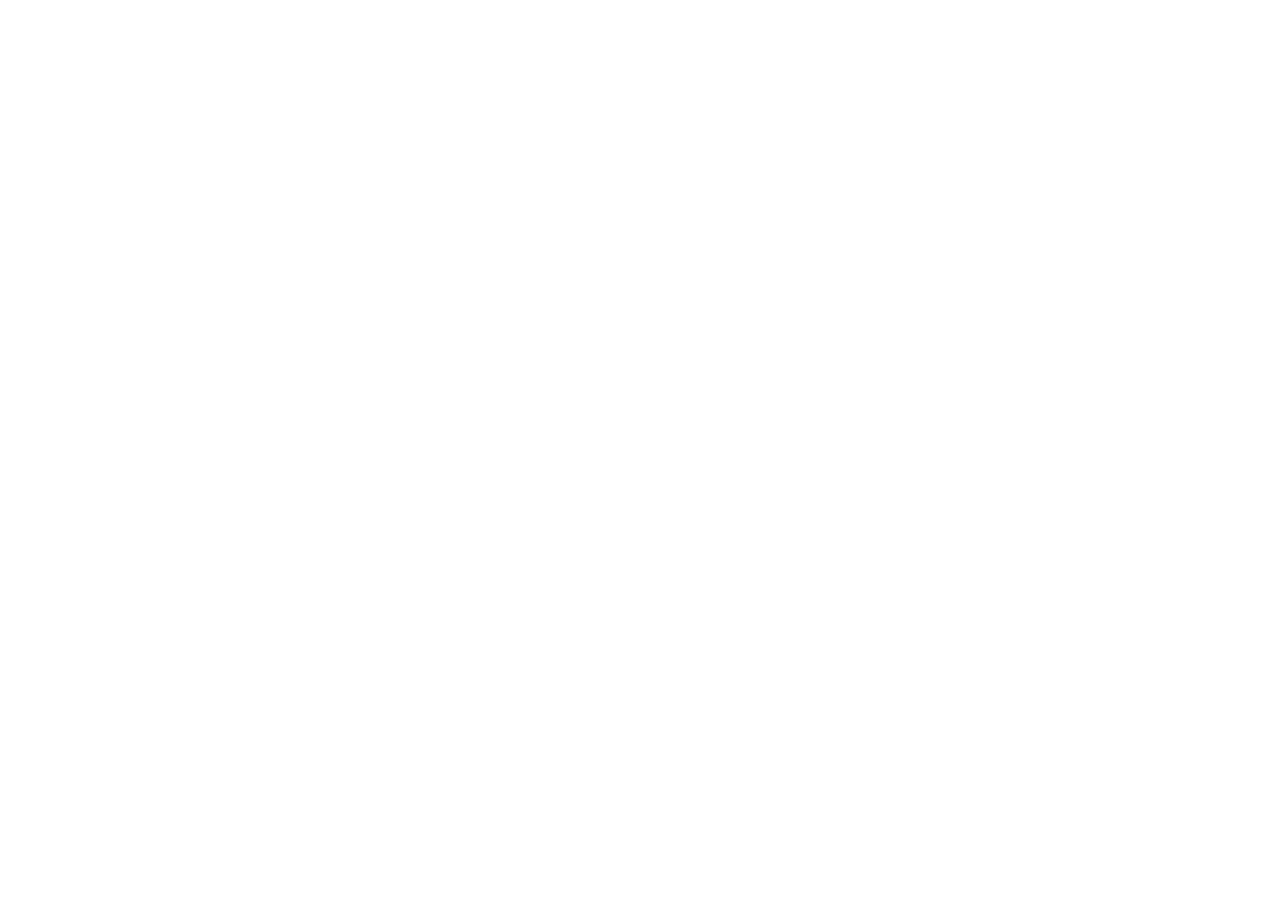
==== index.html @ 59e1f451 "Updates" ====
<!doctype html><html lang="en"><head><meta charset="utf-8"/><link rel="icon" href="/website/favicon.ico"/><meta name="viewport" content="width=device-width,initial-scale=1"/><meta name="theme-color" content="#000000"/><meta name="description" content="Web site created using create-react-app"/><link rel="apple-touch-icon" href="/website/logo192.png"/><link rel="manifest" href="/website/manifest.json"/><title>React App</title><script defer="defer" src="/website/static/js/main.8dc7d6fd.js"></script><link href="/website/static/css/main.bb4bf783.css" rel="stylesheet"></head><body><noscript>You need to enable JavaScript to run this app.</noscript><div id="root"></div></body></html>
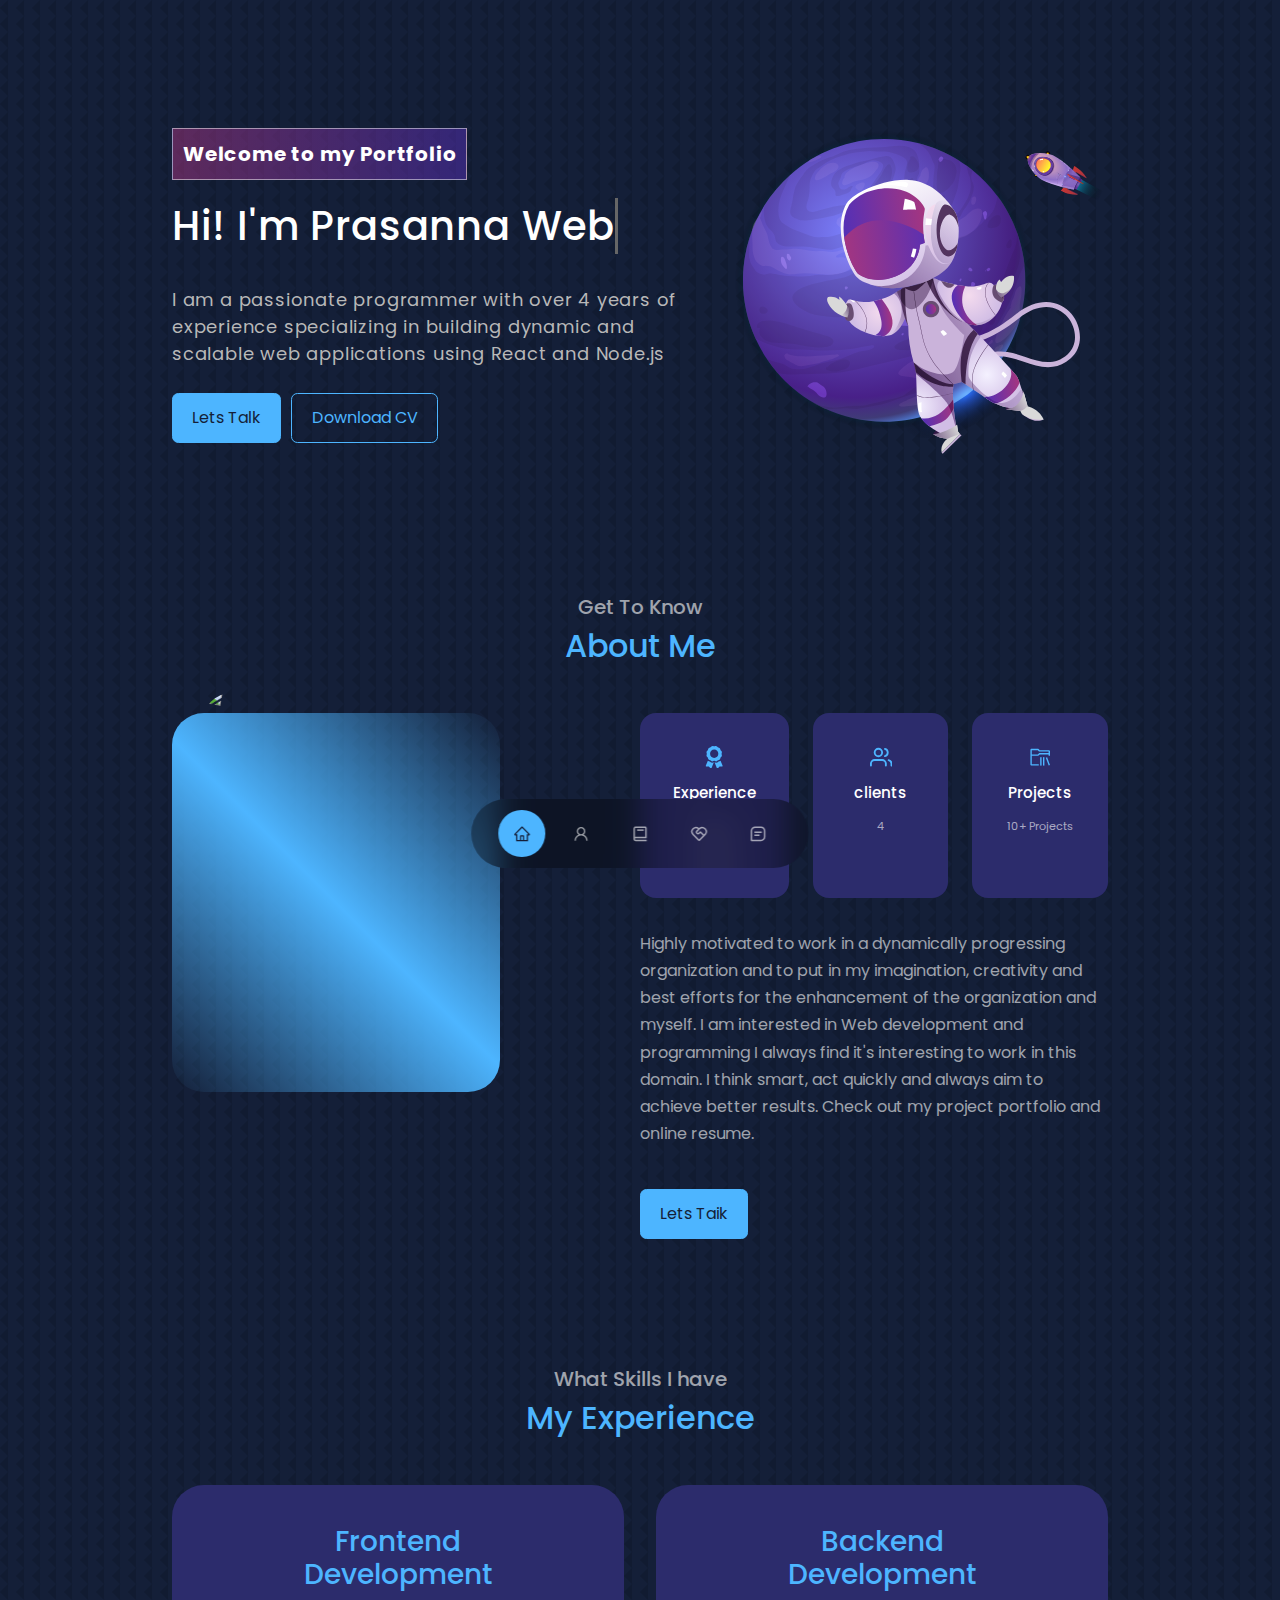
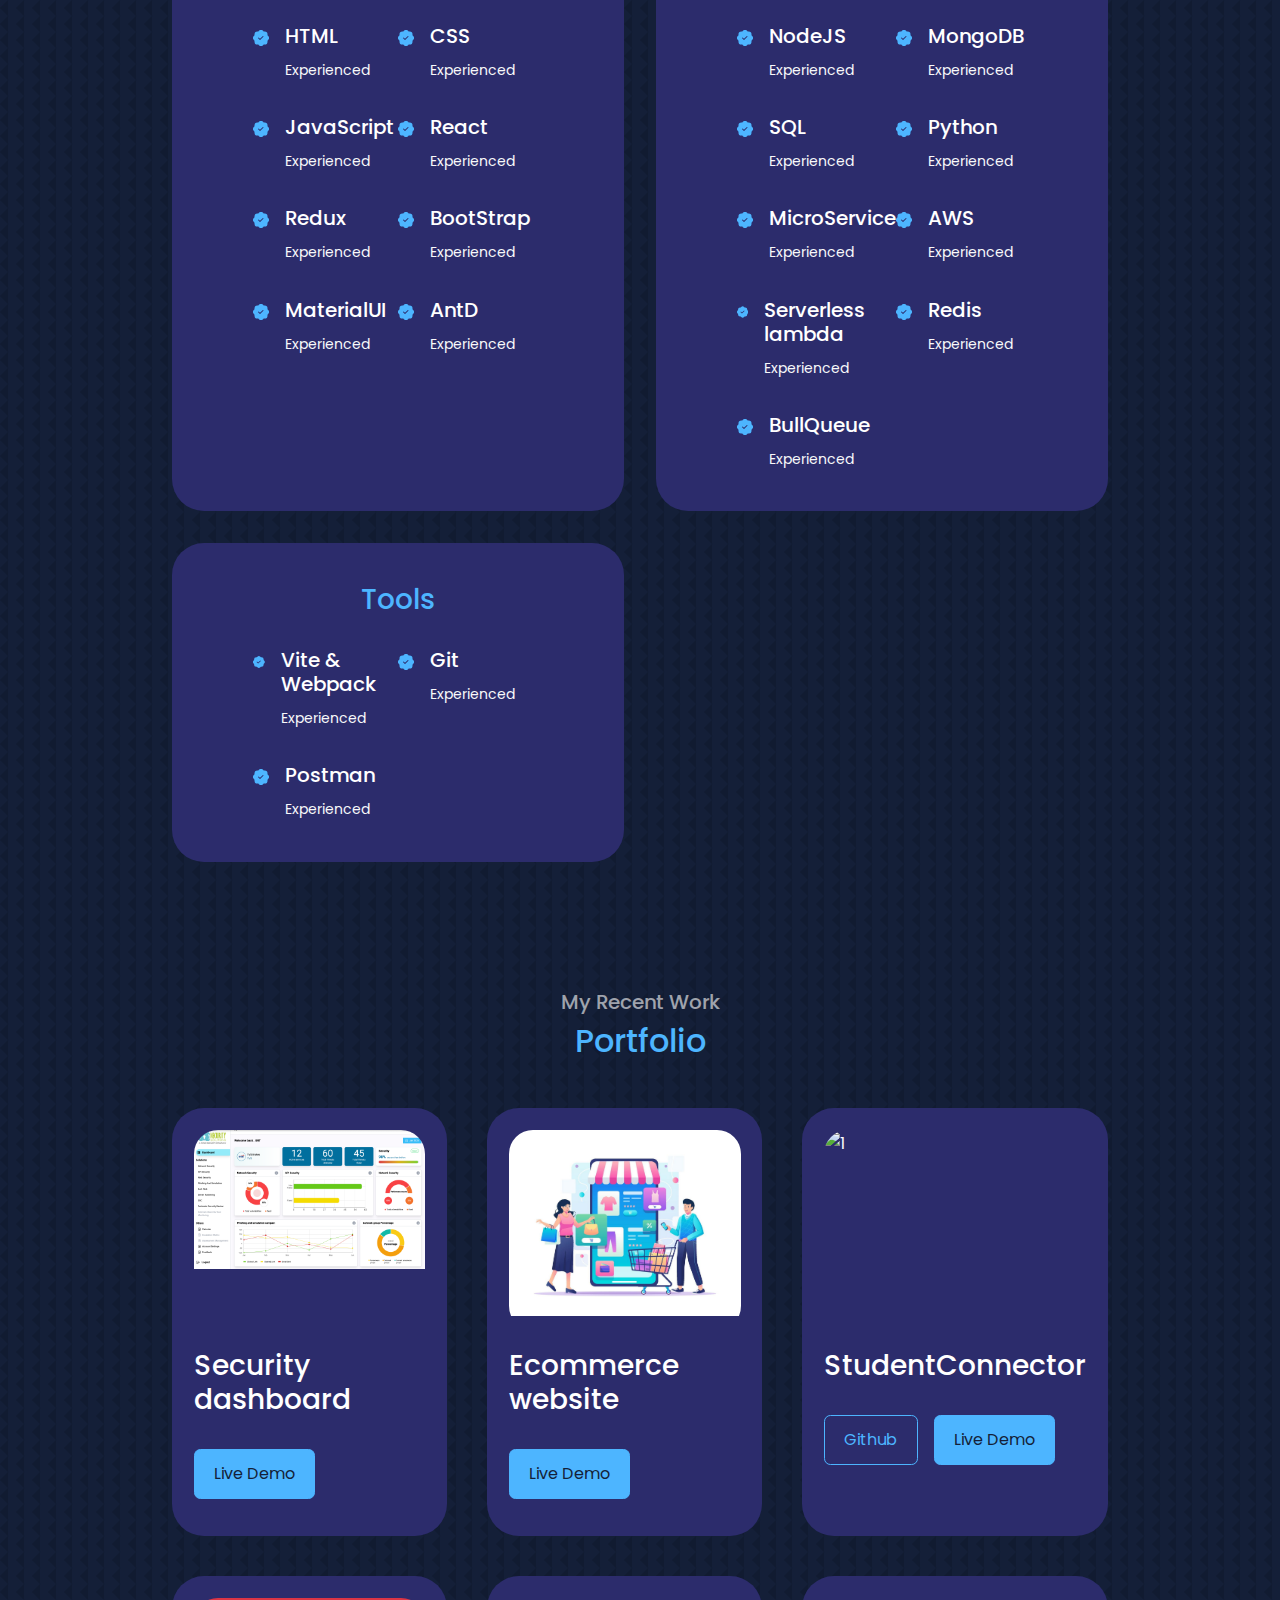
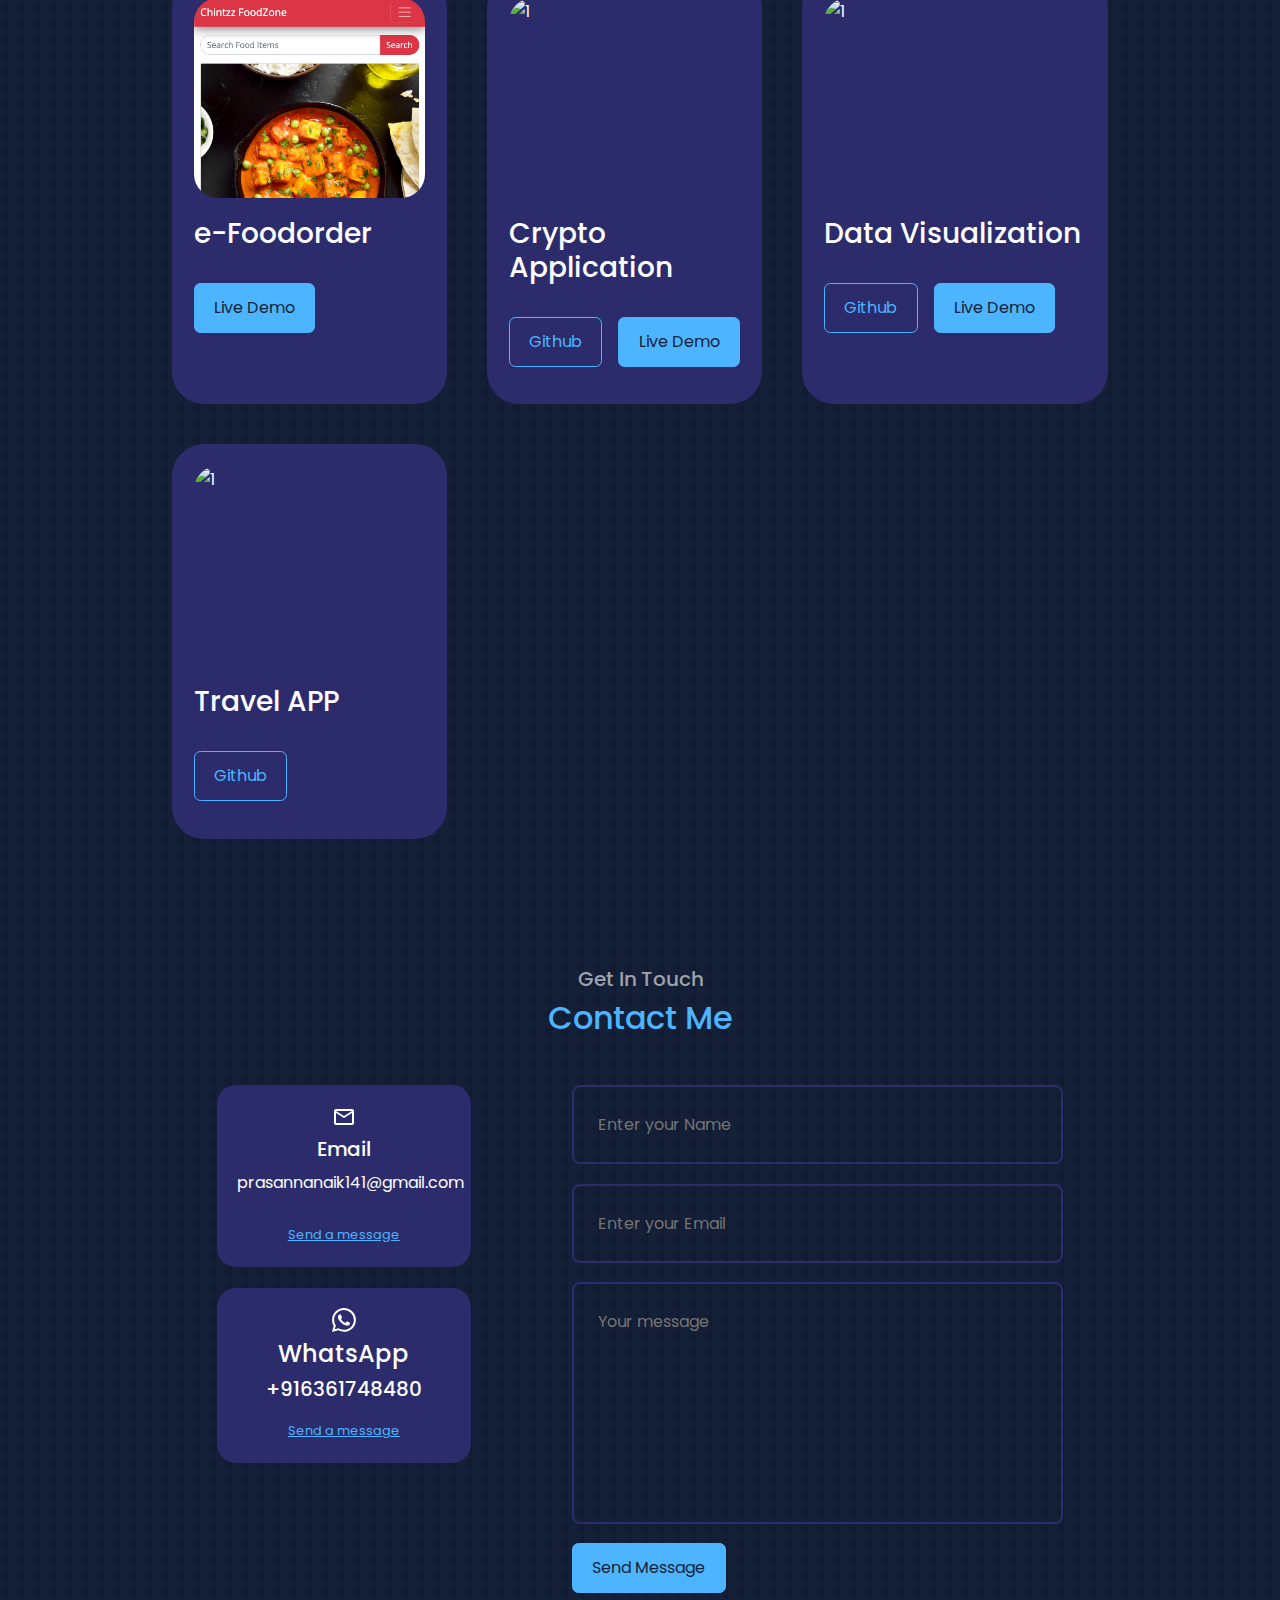
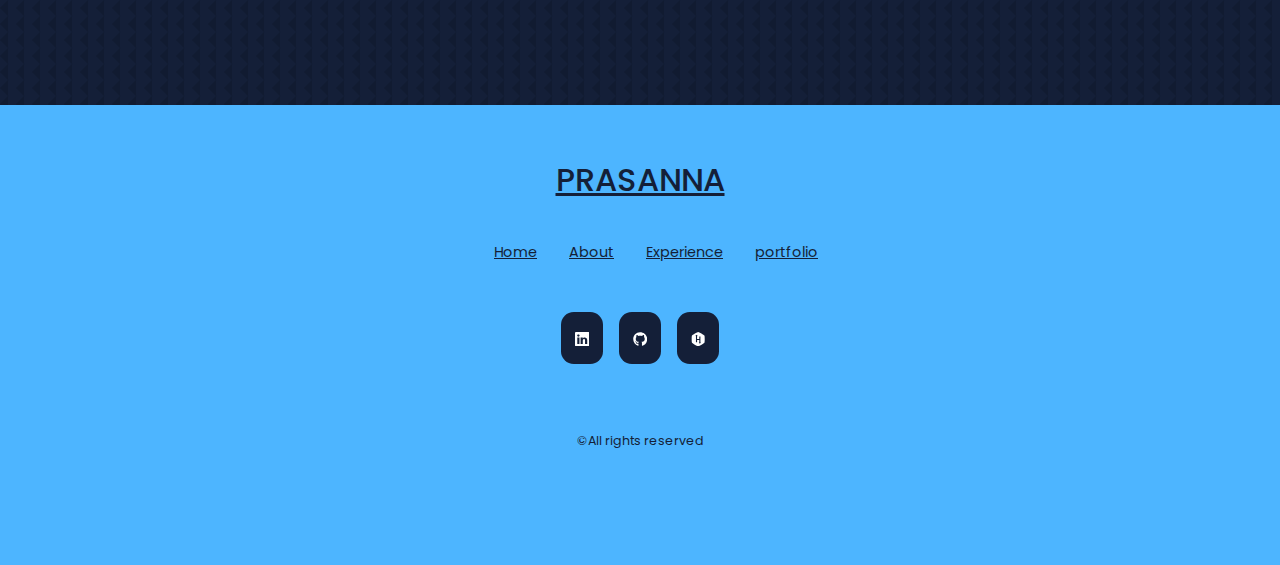
==== commit 19c0c343: "Updates" ====
--- a/index.html
+++ b/index.html
@@ -1 +1 @@
-<!doctype html><html lang="en"><head><meta charset="utf-8"/><link rel="icon" href="/website/favicon.ico"/><meta name="viewport" content="width=device-width,initial-scale=1"/><meta name="theme-color" content="#000000"/><meta name="description" content="Web site created using create-react-app"/><link rel="apple-touch-icon" href="/website/logo192.png"/><link rel="manifest" href="/website/manifest.json"/><title>React App</title><script defer="defer" src="/website/static/js/main.8dc7d6fd.js"></script><link href="/website/static/css/main.bb4bf783.css" rel="stylesheet"></head><body><noscript>You need to enable JavaScript to run this app.</noscript><div id="root"></div></body></html>+<!doctype html><html lang="en"><head><meta charset="utf-8"/><link rel="icon" href="/favicon1.ico"/><meta name="viewport" content="width=device-width,initial-scale=1"/><meta name="theme-color" content="#000000"/><meta name="description" content="Web site created using create-react-app"/><link rel="apple-touch-icon" href="/logo192.png"/><link rel="manifest" href="/manifest.json"/><title>Portfolio</title><script defer="defer" src="/static/js/main.c15f3f7c.js"></script><link href="/static/css/main.2cd1eef7.css" rel="stylesheet"></head><body><noscript>You need to enable JavaScript to run this app.</noscript><div id="root"></div></body></html>--- a/static/css/main.2cd1eef7.css
+++ b/static/css/main.2cd1eef7.css
@@ -0,0 +1,12 @@
+@charset "UTF-8";@import url(https://fonts.googleapis.com/css2?family=Poppins:wght@300;400;500;600&display=swap);*{border:0;box-sizing:border-box;list-style:none;margin:0;padding:0;text-decoration:none}:root{--color-bg:#141f38;--color-bg-variant:#2c2c6c;--color-primary:#4db5ff;--color-white:#fff;--color-primary-variant:rgba(77,181,255,.4);--color-light:hsla(0,0%,100%,.6);--container-width-lg:75%;--container-width-md:86%;--container-width-sm:90%;--transition:all 400ms ease}html{scroll-behavior:smooth}::-webkit-scrollbar{display:none}body{background-color:#141f38!important;background-color:var(--color-bg)!important;background-image:url([data-uri]);color:#fff!important;font-family:Poppins,sans-serif!important;line-height:1.7!important}.container{margin:0 auto!important;width:75%!important;width:var(--container-width-lg)!important}h1,h2,h3,h4,h5{font-weight:500!important}h1{font-size:2.5rem!important}section{margin-top:8rem!important}section>h1,section>h5{color:hsla(0,0%,100%,.6)!important;color:var(--color-light)!important;text-align:center!important}section>h2{color:#4db5ff!important;color:var(--color-primary)!important;margin-bottom:3rem!important;text-align:center}.text-light{color:hsla(0,0%,100%,.6);color:var(--color-light)}a{color:#4db5ff!important;color:var(--color-primary)!important;transition:all .4s ease!important;transition:var(--transition)!important}a:hover{color:#fff!important;color:var(--color-white)!important}.btn{border:1px solid #4db5ff!important;border:1px solid var(--color-primary)!important;border-radius:.4rem!important;color:#4db5ff!important;color:var(--color-primary)!important;cursor:pointer!important;display:inline-block!important;padding:.75rem 1.2rem!important;transition:all .4s ease!important;transition:var(--transition)!important;width:-webkit-max-content!important;width:max-content!important}.btn:hover{background:#fff!important;background:var(--color-white)!important;border-color:transparent!important}.btn-primary,.btn:hover{color:#141f38!important;color:var(--color-bg)!important}.btn-primary{background:#4db5ff!important;background:var(--color-primary)!important}img{display:block!important;object-fit:cover!important;width:100%!important}@media screen and (max-width:1024px){.container{width:86%!important;width:var(--container-width-md)!important}section{margin-top:6rem!important}header{height:68vh!important}}@media screen and (max-width:600px){.container{width:90%!important;width:var(--container-width-sm)!important}section>h2{margin-top:2rem!important}.header__socials,.scroll__down{display:none!important}}header{height:100vh!important;overflow:hidden;padding-top:7rem}.header__container{height:100%;position:relative;text-align:center}.cta{display:flex;gap:1.2rem;justify-content:center;margin-top:2.5rem}.header__socials{align-items:center;bottom:3rem;display:flex;flex-direction:column;gap:.8rem;left:0;position:absolute}.header__socials:after{content:" "!important;height:2rem!important;width:1px!important}.header__socials:after,footer{background:#4db5ff!important;background:var(--color-primary)!important}footer{font-size:.9rem!important;margin-top:7rem!important;padding:3rem 0!important;text-align:center!important}footer a{color:#141f38!important;color:var(--color-bg)!important}.footer_logo{display:inline-block!important;font-size:2rem!important;font-weight:500!important;margin-bottom:2rem!important}.permalinks{flex-wrap:wrap!important;gap:2rem!important;margin:0 auto 3rem!important}.footer_social,.permalinks{display:flex!important;justify-content:center!important}.footer_social{gap:1rem!important;margin-bottom:4rem!important}.footer_social a{background:#141f38!important;background:var(--color-bg)!important;border:1px solid transparent!important;border-radius:.8rem!important;color:#fff!important;color:var(--color-white)!important;padding:.8rem!important}.footer_social a:hover{background:transparent!important;border-color:#141f38!important;border-color:var(--color-bg)!important}.footer_copyright,.footer_social a:hover{color:#141f38!important;color:var(--color-bg)!important}.footer_copyright{margin-bottom:4rem!important}@media screen and (max-width:600px){.permalinks{flex-direction:column!important;gap:1.5rem!important}.footer_social{margin-bottom:2.6rem!important}}img{height:auto;width:100%}.about__container{grid-gap:15%;display:grid;gap:15%;grid-template-columns:35% 50%}.about__me{background:linear-gradient(45deg,transparent,var(--color-primary),transparent);display:grid;height:72%;place-items:center}.about-me-image,.about__me{border-radius:2rem;width:100%}.about-me-image{height:100%;overflow:hidden;-webkit-transform:rotate(10deg);transform:rotate(10deg);transition:var(--transition)}.about-me-image:hover{-webkit-transform:rotate(0);transform:rotate(0)}.about__cards{grid-gap:1.5rem;display:grid;gap:1.5rem;grid-template-columns:repeat(3,1fr)}.about__card{background:var(--color-bg-variant);border:1px solid transparent;border-radius:1rem;padding:2rem;text-align:center;transition:var(--transition)}.about__card:hover{background:transparent;border-color:var(--color-bg-variant);cursor:default}.about__icon{color:var(--color-primary);font-size:1.4rem;margin-bottom:1rem}.about__card h5{font-size:.95rem}.about__card small{color:var(--color-light);font-size:.7rem}.about__content p{color:var(--color-light);margin:2rem 0 2.6rem}@media screen and (max-width:1024px){.about__container{gap:0;grid-template-columns:1fr}.about__me{margin:2rem auto 4rem;width:50%}.about__content p{margin:1rem 0 1.5rem}}@media screen and (max-width:600px){.about__me{margin:0 auto 3rem;width:65%}.about__cards{gap:1rem;grid-template-columns:1fr 1fr}.about__content{text-align:center}.about__content p{margin:1.5rem 0}}/*!
+ * animate.css - https://animate.style/
+ * Version - 4.1.1
+ * Licensed under the MIT license - http://opensource.org/licenses/MIT
+ *
+ * Copyright (c) 2020 Animate.css
+ */:root{--animate-duration:1s;--animate-delay:1s;--animate-repeat:1}.animate__animated{-webkit-animation-duration:1s;-webkit-animation-duration:var(--animate-duration);animation-duration:1s;animation-duration:var(--animate-duration);-webkit-animation-fill-mode:both;animation-fill-mode:both}.animate__animated.animate__infinite{-webkit-animation-iteration-count:infinite;animation-iteration-count:infinite}.animate__animated.animate__repeat-1{-webkit-animation-iteration-count:1;-webkit-animation-iteration-count:var(--animate-repeat);animation-iteration-count:1;animation-iteration-count:var(--animate-repeat)}.animate__animated.animate__repeat-2{-webkit-animation-iteration-count:2;-webkit-animation-iteration-count:calc(var(--animate-repeat)*2);animation-iteration-count:2;animation-iteration-count:calc(var(--animate-repeat)*2)}.animate__animated.animate__repeat-3{-webkit-animation-iteration-count:3;-webkit-animation-iteration-count:calc(var(--animate-repeat)*3);animation-iteration-count:3;animation-iteration-count:calc(var(--animate-repeat)*3)}.animate__animated.animate__delay-1s{-webkit-animation-delay:1s;-webkit-animation-delay:var(--animate-delay);animation-delay:1s;animation-delay:var(--animate-delay)}.animate__animated.animate__delay-2s{-webkit-animation-delay:2s;-webkit-animation-delay:calc(var(--animate-delay)*2);animation-delay:2s;animation-delay:calc(var(--animate-delay)*2)}.animate__animated.animate__delay-3s{-webkit-animation-delay:3s;-webkit-animation-delay:calc(var(--animate-delay)*3);animation-delay:3s;animation-delay:calc(var(--animate-delay)*3)}.animate__animated.animate__delay-4s{-webkit-animation-delay:4s;-webkit-animation-delay:calc(var(--animate-delay)*4);animation-delay:4s;animation-delay:calc(var(--animate-delay)*4)}.animate__animated.animate__delay-5s{-webkit-animation-delay:5s;-webkit-animation-delay:calc(var(--animate-delay)*5);animation-delay:5s;animation-delay:calc(var(--animate-delay)*5)}.animate__animated.animate__faster{-webkit-animation-duration:.5s;-webkit-animation-duration:calc(var(--animate-duration)/2);animation-duration:.5s;animation-duration:calc(var(--animate-duration)/2)}.animate__animated.animate__fast{-webkit-animation-duration:.8s;-webkit-animation-duration:calc(var(--animate-duration)*.8);animation-duration:.8s;animation-duration:calc(var(--animate-duration)*.8)}.animate__animated.animate__slow{-webkit-animation-duration:2s;-webkit-animation-duration:calc(var(--animate-duration)*2);animation-duration:2s;animation-duration:calc(var(--animate-duration)*2)}.animate__animated.animate__slower{-webkit-animation-duration:3s;-webkit-animation-duration:calc(var(--animate-duration)*3);animation-duration:3s;animation-duration:calc(var(--animate-duration)*3)}@media (prefers-reduced-motion:reduce),print{.animate__animated{-webkit-animation-duration:1ms!important;animation-duration:1ms!important;-webkit-animation-iteration-count:1!important;animation-iteration-count:1!important;-webkit-transition-duration:1ms!important;transition-duration:1ms!important}.animate__animated[class*=Out]{opacity:0}}@-webkit-keyframes bounce{0%,20%,53%,to{-webkit-animation-timing-function:cubic-bezier(.215,.61,.355,1);animation-timing-function:cubic-bezier(.215,.61,.355,1);-webkit-transform:translateZ(0);transform:translateZ(0)}40%,43%{-webkit-animation-timing-function:cubic-bezier(.755,.05,.855,.06);animation-timing-function:cubic-bezier(.755,.05,.855,.06);-webkit-transform:translate3d(0,-30px,0) scaleY(1.1);transform:translate3d(0,-30px,0) scaleY(1.1)}70%{-webkit-animation-timing-function:cubic-bezier(.755,.05,.855,.06);animation-timing-function:cubic-bezier(.755,.05,.855,.06);-webkit-transform:translate3d(0,-15px,0) scaleY(1.05);transform:translate3d(0,-15px,0) scaleY(1.05)}80%{-webkit-transform:translateZ(0) scaleY(.95);transform:translateZ(0) scaleY(.95);-webkit-transition-timing-function:cubic-bezier(.215,.61,.355,1);transition-timing-function:cubic-bezier(.215,.61,.355,1)}90%{-webkit-transform:translate3d(0,-4px,0) scaleY(1.02);transform:translate3d(0,-4px,0) scaleY(1.02)}}@keyframes bounce{0%,20%,53%,to{-webkit-animation-timing-function:cubic-bezier(.215,.61,.355,1);animation-timing-function:cubic-bezier(.215,.61,.355,1);-webkit-transform:translateZ(0);transform:translateZ(0)}40%,43%{-webkit-animation-timing-function:cubic-bezier(.755,.05,.855,.06);animation-timing-function:cubic-bezier(.755,.05,.855,.06);-webkit-transform:translate3d(0,-30px,0) scaleY(1.1);transform:translate3d(0,-30px,0) scaleY(1.1)}70%{-webkit-animation-timing-function:cubic-bezier(.755,.05,.855,.06);animation-timing-function:cubic-bezier(.755,.05,.855,.06);-webkit-transform:translate3d(0,-15px,0) scaleY(1.05);transform:translate3d(0,-15px,0) scaleY(1.05)}80%{-webkit-transform:translateZ(0) scaleY(.95);transform:translateZ(0) scaleY(.95);-webkit-transition-timing-function:cubic-bezier(.215,.61,.355,1);transition-timing-function:cubic-bezier(.215,.61,.355,1)}90%{-webkit-transform:translate3d(0,-4px,0) scaleY(1.02);transform:translate3d(0,-4px,0) scaleY(1.02)}}.animate__bounce{-webkit-animation-name:bounce;animation-name:bounce;-webkit-transform-origin:center bottom;transform-origin:center bottom}@-webkit-keyframes flash{0%,50%,to{opacity:1}25%,75%{opacity:0}}@keyframes flash{0%,50%,to{opacity:1}25%,75%{opacity:0}}.animate__flash{-webkit-animation-name:flash;animation-name:flash}@-webkit-keyframes pulse{0%{-webkit-transform:scaleX(1);transform:scaleX(1)}50%{-webkit-transform:scale3d(1.05,1.05,1.05);transform:scale3d(1.05,1.05,1.05)}to{-webkit-transform:scaleX(1);transform:scaleX(1)}}@keyframes pulse{0%{-webkit-transform:scaleX(1);transform:scaleX(1)}50%{-webkit-transform:scale3d(1.05,1.05,1.05);transform:scale3d(1.05,1.05,1.05)}to{-webkit-transform:scaleX(1);transform:scaleX(1)}}.animate__pulse{-webkit-animation-name:pulse;animation-name:pulse;-webkit-animation-timing-function:ease-in-out;animation-timing-function:ease-in-out}@-webkit-keyframes rubberBand{0%{-webkit-transform:scaleX(1);transform:scaleX(1)}30%{-webkit-transform:scale3d(1.25,.75,1);transform:scale3d(1.25,.75,1)}40%{-webkit-transform:scale3d(.75,1.25,1);transform:scale3d(.75,1.25,1)}50%{-webkit-transform:scale3d(1.15,.85,1);transform:scale3d(1.15,.85,1)}65%{-webkit-transform:scale3d(.95,1.05,1);transform:scale3d(.95,1.05,1)}75%{-webkit-transform:scale3d(1.05,.95,1);transform:scale3d(1.05,.95,1)}to{-webkit-transform:scaleX(1);transform:scaleX(1)}}@keyframes rubberBand{0%{-webkit-transform:scaleX(1);transform:scaleX(1)}30%{-webkit-transform:scale3d(1.25,.75,1);transform:scale3d(1.25,.75,1)}40%{-webkit-transform:scale3d(.75,1.25,1);transform:scale3d(.75,1.25,1)}50%{-webkit-transform:scale3d(1.15,.85,1);transform:scale3d(1.15,.85,1)}65%{-webkit-transform:scale3d(.95,1.05,1);transform:scale3d(.95,1.05,1)}75%{-webkit-transform:scale3d(1.05,.95,1);transform:scale3d(1.05,.95,1)}to{-webkit-transform:scaleX(1);transform:scaleX(1)}}.animate__rubberBand{-webkit-animation-name:rubberBand;animation-name:rubberBand}@-webkit-keyframes shakeX{0%,to{-webkit-transform:translateZ(0);transform:translateZ(0)}10%,30%,50%,70%,90%{-webkit-transform:translate3d(-10px,0,0);transform:translate3d(-10px,0,0)}20%,40%,60%,80%{-webkit-transform:translate3d(10px,0,0);transform:translate3d(10px,0,0)}}@keyframes shakeX{0%,to{-webkit-transform:translateZ(0);transform:translateZ(0)}10%,30%,50%,70%,90%{-webkit-transform:translate3d(-10px,0,0);transform:translate3d(-10px,0,0)}20%,40%,60%,80%{-webkit-transform:translate3d(10px,0,0);transform:translate3d(10px,0,0)}}.animate__shakeX{-webkit-animation-name:shakeX;animation-name:shakeX}@-webkit-keyframes shakeY{0%,to{-webkit-transform:translateZ(0);transform:translateZ(0)}10%,30%,50%,70%,90%{-webkit-transform:translate3d(0,-10px,0);transform:translate3d(0,-10px,0)}20%,40%,60%,80%{-webkit-transform:translate3d(0,10px,0);transform:translate3d(0,10px,0)}}@keyframes shakeY{0%,to{-webkit-transform:translateZ(0);transform:translateZ(0)}10%,30%,50%,70%,90%{-webkit-transform:translate3d(0,-10px,0);transform:translate3d(0,-10px,0)}20%,40%,60%,80%{-webkit-transform:translate3d(0,10px,0);transform:translate3d(0,10px,0)}}.animate__shakeY{-webkit-animation-name:shakeY;animation-name:shakeY}@-webkit-keyframes headShake{0%{-webkit-transform:translateX(0);transform:translateX(0)}6.5%{-webkit-transform:translateX(-6px) rotateY(-9deg);transform:translateX(-6px) rotateY(-9deg)}18.5%{-webkit-transform:translateX(5px) rotateY(7deg);transform:translateX(5px) rotateY(7deg)}31.5%{-webkit-transform:translateX(-3px) rotateY(-5deg);transform:translateX(-3px) rotateY(-5deg)}43.5%{-webkit-transform:translateX(2px) rotateY(3deg);transform:translateX(2px) rotateY(3deg)}50%{-webkit-transform:translateX(0);transform:translateX(0)}}@keyframes headShake{0%{-webkit-transform:translateX(0);transform:translateX(0)}6.5%{-webkit-transform:translateX(-6px) rotateY(-9deg);transform:translateX(-6px) rotateY(-9deg)}18.5%{-webkit-transform:translateX(5px) rotateY(7deg);transform:translateX(5px) rotateY(7deg)}31.5%{-webkit-transform:translateX(-3px) rotateY(-5deg);transform:translateX(-3px) rotateY(-5deg)}43.5%{-webkit-transform:translateX(2px) rotateY(3deg);transform:translateX(2px) rotateY(3deg)}50%{-webkit-transform:translateX(0);transform:translateX(0)}}.animate__headShake{-webkit-animation-name:headShake;animation-name:headShake;-webkit-animation-timing-function:ease-in-out;animation-timing-function:ease-in-out}@-webkit-keyframes swing{20%{-webkit-transform:rotate(15deg);transform:rotate(15deg)}40%{-webkit-transform:rotate(-10deg);transform:rotate(-10deg)}60%{-webkit-transform:rotate(5deg);transform:rotate(5deg)}80%{-webkit-transform:rotate(-5deg);transform:rotate(-5deg)}to{-webkit-transform:rotate(0deg);transform:rotate(0deg)}}@keyframes swing{20%{-webkit-transform:rotate(15deg);transform:rotate(15deg)}40%{-webkit-transform:rotate(-10deg);transform:rotate(-10deg)}60%{-webkit-transform:rotate(5deg);transform:rotate(5deg)}80%{-webkit-transform:rotate(-5deg);transform:rotate(-5deg)}to{-webkit-transform:rotate(0deg);transform:rotate(0deg)}}.animate__swing{-webkit-animation-name:swing;animation-name:swing;-webkit-transform-origin:top center;transform-origin:top center}@-webkit-keyframes tada{0%{-webkit-transform:scaleX(1);transform:scaleX(1)}10%,20%{-webkit-transform:scale3d(.9,.9,.9) rotate(-3deg);transform:scale3d(.9,.9,.9) rotate(-3deg)}30%,50%,70%,90%{-webkit-transform:scale3d(1.1,1.1,1.1) rotate(3deg);transform:scale3d(1.1,1.1,1.1) rotate(3deg)}40%,60%,80%{-webkit-transform:scale3d(1.1,1.1,1.1) rotate(-3deg);transform:scale3d(1.1,1.1,1.1) rotate(-3deg)}to{-webkit-transform:scaleX(1);transform:scaleX(1)}}@keyframes tada{0%{-webkit-transform:scaleX(1);transform:scaleX(1)}10%,20%{-webkit-transform:scale3d(.9,.9,.9) rotate(-3deg);transform:scale3d(.9,.9,.9) rotate(-3deg)}30%,50%,70%,90%{-webkit-transform:scale3d(1.1,1.1,1.1) rotate(3deg);transform:scale3d(1.1,1.1,1.1) rotate(3deg)}40%,60%,80%{-webkit-transform:scale3d(1.1,1.1,1.1) rotate(-3deg);transform:scale3d(1.1,1.1,1.1) rotate(-3deg)}to{-webkit-transform:scaleX(1);transform:scaleX(1)}}.animate__tada{-webkit-animation-name:tada;animation-name:tada}@-webkit-keyframes wobble{0%{-webkit-transform:translateZ(0);transform:translateZ(0)}15%{-webkit-transform:translate3d(-25%,0,0) rotate(-5deg);transform:translate3d(-25%,0,0) rotate(-5deg)}30%{-webkit-transform:translate3d(20%,0,0) rotate(3deg);transform:translate3d(20%,0,0) rotate(3deg)}45%{-webkit-transform:translate3d(-15%,0,0) rotate(-3deg);transform:translate3d(-15%,0,0) rotate(-3deg)}60%{-webkit-transform:translate3d(10%,0,0) rotate(2deg);transform:translate3d(10%,0,0) rotate(2deg)}75%{-webkit-transform:translate3d(-5%,0,0) rotate(-1deg);transform:translate3d(-5%,0,0) rotate(-1deg)}to{-webkit-transform:translateZ(0);transform:translateZ(0)}}@keyframes wobble{0%{-webkit-transform:translateZ(0);transform:translateZ(0)}15%{-webkit-transform:translate3d(-25%,0,0) rotate(-5deg);transform:translate3d(-25%,0,0) rotate(-5deg)}30%{-webkit-transform:translate3d(20%,0,0) rotate(3deg);transform:translate3d(20%,0,0) rotate(3deg)}45%{-webkit-transform:translate3d(-15%,0,0) rotate(-3deg);transform:translate3d(-15%,0,0) rotate(-3deg)}60%{-webkit-transform:translate3d(10%,0,0) rotate(2deg);transform:translate3d(10%,0,0) rotate(2deg)}75%{-webkit-transform:translate3d(-5%,0,0) rotate(-1deg);transform:translate3d(-5%,0,0) rotate(-1deg)}to{-webkit-transform:translateZ(0);transform:translateZ(0)}}.animate__wobble{-webkit-animation-name:wobble;animation-name:wobble}@-webkit-keyframes jello{0%,11.1%,to{-webkit-transform:translateZ(0);transform:translateZ(0)}22.2%{-webkit-transform:skewX(-12.5deg) skewY(-12.5deg);transform:skewX(-12.5deg) skewY(-12.5deg)}33.3%{-webkit-transform:skewX(6.25deg) skewY(6.25deg);transform:skewX(6.25deg) skewY(6.25deg)}44.4%{-webkit-transform:skewX(-3.125deg) skewY(-3.125deg);transform:skewX(-3.125deg) skewY(-3.125deg)}55.5%{-webkit-transform:skewX(1.5625deg) skewY(1.5625deg);transform:skewX(1.5625deg) skewY(1.5625deg)}66.6%{-webkit-transform:skewX(-.78125deg) skewY(-.78125deg);transform:skewX(-.78125deg) skewY(-.78125deg)}77.7%{-webkit-transform:skewX(.390625deg) skewY(.390625deg);transform:skewX(.390625deg) skewY(.390625deg)}88.8%{-webkit-transform:skewX(-.1953125deg) skewY(-.1953125deg);transform:skewX(-.1953125deg) skewY(-.1953125deg)}}@keyframes jello{0%,11.1%,to{-webkit-transform:translateZ(0);transform:translateZ(0)}22.2%{-webkit-transform:skewX(-12.5deg) skewY(-12.5deg);transform:skewX(-12.5deg) skewY(-12.5deg)}33.3%{-webkit-transform:skewX(6.25deg) skewY(6.25deg);transform:skewX(6.25deg) skewY(6.25deg)}44.4%{-webkit-transform:skewX(-3.125deg) skewY(-3.125deg);transform:skewX(-3.125deg) skewY(-3.125deg)}55.5%{-webkit-transform:skewX(1.5625deg) skewY(1.5625deg);transform:skewX(1.5625deg) skewY(1.5625deg)}66.6%{-webkit-transform:skewX(-.78125deg) skewY(-.78125deg);transform:skewX(-.78125deg) skewY(-.78125deg)}77.7%{-webkit-transform:skewX(.390625deg) skewY(.390625deg);transform:skewX(.390625deg) skewY(.390625deg)}88.8%{-webkit-transform:skewX(-.1953125deg) skewY(-.1953125deg);transform:skewX(-.1953125deg) skewY(-.1953125deg)}}.animate__jello{-webkit-animation-name:jello;animation-name:jello;-webkit-transform-origin:center;transform-origin:center}@-webkit-keyframes heartBeat{0%{-webkit-transform:scale(1);transform:scale(1)}14%{-webkit-transform:scale(1.3);transform:scale(1.3)}28%{-webkit-transform:scale(1);transform:scale(1)}42%{-webkit-transform:scale(1.3);transform:scale(1.3)}70%{-webkit-transform:scale(1);transform:scale(1)}}@keyframes heartBeat{0%{-webkit-transform:scale(1);transform:scale(1)}14%{-webkit-transform:scale(1.3);transform:scale(1.3)}28%{-webkit-transform:scale(1);transform:scale(1)}42%{-webkit-transform:scale(1.3);transform:scale(1.3)}70%{-webkit-transform:scale(1);transform:scale(1)}}.animate__heartBeat{-webkit-animation-duration:1.3s;-webkit-animation-duration:calc(var(--animate-duration)*1.3);animation-duration:1.3s;animation-duration:calc(var(--animate-duration)*1.3);-webkit-animation-name:heartBeat;animation-name:heartBeat;-webkit-animation-timing-function:ease-in-out;animation-timing-function:ease-in-out}@-webkit-keyframes backInDown{0%{opacity:.7;-webkit-transform:translateY(-1200px) scale(.7);transform:translateY(-1200px) scale(.7)}80%{opacity:.7;-webkit-transform:translateY(0) scale(.7);transform:translateY(0) scale(.7)}to{opacity:1;-webkit-transform:scale(1);transform:scale(1)}}@keyframes backInDown{0%{opacity:.7;-webkit-transform:translateY(-1200px) scale(.7);transform:translateY(-1200px) scale(.7)}80%{opacity:.7;-webkit-transform:translateY(0) scale(.7);transform:translateY(0) scale(.7)}to{opacity:1;-webkit-transform:scale(1);transform:scale(1)}}.animate__backInDown{-webkit-animation-name:backInDown;animation-name:backInDown}@-webkit-keyframes backInLeft{0%{opacity:.7;-webkit-transform:translateX(-2000px) scale(.7);transform:translateX(-2000px) scale(.7)}80%{opacity:.7;-webkit-transform:translateX(0) scale(.7);transform:translateX(0) scale(.7)}to{opacity:1;-webkit-transform:scale(1);transform:scale(1)}}@keyframes backInLeft{0%{opacity:.7;-webkit-transform:translateX(-2000px) scale(.7);transform:translateX(-2000px) scale(.7)}80%{opacity:.7;-webkit-transform:translateX(0) scale(.7);transform:translateX(0) scale(.7)}to{opacity:1;-webkit-transform:scale(1);transform:scale(1)}}.animate__backInLeft{-webkit-animation-name:backInLeft;animation-name:backInLeft}@-webkit-keyframes backInRight{0%{opacity:.7;-webkit-transform:translateX(2000px) scale(.7);transform:translateX(2000px) scale(.7)}80%{opacity:.7;-webkit-transform:translateX(0) scale(.7);transform:translateX(0) scale(.7)}to{opacity:1;-webkit-transform:scale(1);transform:scale(1)}}@keyframes backInRight{0%{opacity:.7;-webkit-transform:translateX(2000px) scale(.7);transform:translateX(2000px) scale(.7)}80%{opacity:.7;-webkit-transform:translateX(0) scale(.7);transform:translateX(0) scale(.7)}to{opacity:1;-webkit-transform:scale(1);transform:scale(1)}}.animate__backInRight{-webkit-animation-name:backInRight;animation-name:backInRight}@-webkit-keyframes backInUp{0%{opacity:.7;-webkit-transform:translateY(1200px) scale(.7);transform:translateY(1200px) scale(.7)}80%{opacity:.7;-webkit-transform:translateY(0) scale(.7);transform:translateY(0) scale(.7)}to{opacity:1;-webkit-transform:scale(1);transform:scale(1)}}@keyframes backInUp{0%{opacity:.7;-webkit-transform:translateY(1200px) scale(.7);transform:translateY(1200px) scale(.7)}80%{opacity:.7;-webkit-transform:translateY(0) scale(.7);transform:translateY(0) scale(.7)}to{opacity:1;-webkit-transform:scale(1);transform:scale(1)}}.animate__backInUp{-webkit-animation-name:backInUp;animation-name:backInUp}@-webkit-keyframes backOutDown{0%{opacity:1;-webkit-transform:scale(1);transform:scale(1)}20%{opacity:.7;-webkit-transform:translateY(0) scale(.7);transform:translateY(0) scale(.7)}to{opacity:.7;-webkit-transform:translateY(700px) scale(.7);transform:translateY(700px) scale(.7)}}@keyframes backOutDown{0%{opacity:1;-webkit-transform:scale(1);transform:scale(1)}20%{opacity:.7;-webkit-transform:translateY(0) scale(.7);transform:translateY(0) scale(.7)}to{opacity:.7;-webkit-transform:translateY(700px) scale(.7);transform:translateY(700px) scale(.7)}}.animate__backOutDown{-webkit-animation-name:backOutDown;animation-name:backOutDown}@-webkit-keyframes backOutLeft{0%{opacity:1;-webkit-transform:scale(1);transform:scale(1)}20%{opacity:.7;-webkit-transform:translateX(0) scale(.7);transform:translateX(0) scale(.7)}to{opacity:.7;-webkit-transform:translateX(-2000px) scale(.7);transform:translateX(-2000px) scale(.7)}}@keyframes backOutLeft{0%{opacity:1;-webkit-transform:scale(1);transform:scale(1)}20%{opacity:.7;-webkit-transform:translateX(0) scale(.7);transform:translateX(0) scale(.7)}to{opacity:.7;-webkit-transform:translateX(-2000px) scale(.7);transform:translateX(-2000px) scale(.7)}}.animate__backOutLeft{-webkit-animation-name:backOutLeft;animation-name:backOutLeft}@-webkit-keyframes backOutRight{0%{opacity:1;-webkit-transform:scale(1);transform:scale(1)}20%{opacity:.7;-webkit-transform:translateX(0) scale(.7);transform:translateX(0) scale(.7)}to{opacity:.7;-webkit-transform:translateX(2000px) scale(.7);transform:translateX(2000px) scale(.7)}}@keyframes backOutRight{0%{opacity:1;-webkit-transform:scale(1);transform:scale(1)}20%{opacity:.7;-webkit-transform:translateX(0) scale(.7);transform:translateX(0) scale(.7)}to{opacity:.7;-webkit-transform:translateX(2000px) scale(.7);transform:translateX(2000px) scale(.7)}}.animate__backOutRight{-webkit-animation-name:backOutRight;animation-name:backOutRight}@-webkit-keyframes backOutUp{0%{opacity:1;-webkit-transform:scale(1);transform:scale(1)}20%{opacity:.7;-webkit-transform:translateY(0) scale(.7);transform:translateY(0) scale(.7)}to{opacity:.7;-webkit-transform:translateY(-700px) scale(.7);transform:translateY(-700px) scale(.7)}}@keyframes backOutUp{0%{opacity:1;-webkit-transform:scale(1);transform:scale(1)}20%{opacity:.7;-webkit-transform:translateY(0) scale(.7);transform:translateY(0) scale(.7)}to{opacity:.7;-webkit-transform:translateY(-700px) scale(.7);transform:translateY(-700px) scale(.7)}}.animate__backOutUp{-webkit-animation-name:backOutUp;animation-name:backOutUp}@-webkit-keyframes bounceIn{0%,20%,40%,60%,80%,to{-webkit-animation-timing-function:cubic-bezier(.215,.61,.355,1);animation-timing-function:cubic-bezier(.215,.61,.355,1)}0%{opacity:0;-webkit-transform:scale3d(.3,.3,.3);transform:scale3d(.3,.3,.3)}20%{-webkit-transform:scale3d(1.1,1.1,1.1);transform:scale3d(1.1,1.1,1.1)}40%{-webkit-transform:scale3d(.9,.9,.9);transform:scale3d(.9,.9,.9)}60%{opacity:1;-webkit-transform:scale3d(1.03,1.03,1.03);transform:scale3d(1.03,1.03,1.03)}80%{-webkit-transform:scale3d(.97,.97,.97);transform:scale3d(.97,.97,.97)}to{opacity:1;-webkit-transform:scaleX(1);transform:scaleX(1)}}@keyframes bounceIn{0%,20%,40%,60%,80%,to{-webkit-animation-timing-function:cubic-bezier(.215,.61,.355,1);animation-timing-function:cubic-bezier(.215,.61,.355,1)}0%{opacity:0;-webkit-transform:scale3d(.3,.3,.3);transform:scale3d(.3,.3,.3)}20%{-webkit-transform:scale3d(1.1,1.1,1.1);transform:scale3d(1.1,1.1,1.1)}40%{-webkit-transform:scale3d(.9,.9,.9);transform:scale3d(.9,.9,.9)}60%{opacity:1;-webkit-transform:scale3d(1.03,1.03,1.03);transform:scale3d(1.03,1.03,1.03)}80%{-webkit-transform:scale3d(.97,.97,.97);transform:scale3d(.97,.97,.97)}to{opacity:1;-webkit-transform:scaleX(1);transform:scaleX(1)}}.animate__bounceIn{-webkit-animation-duration:.75s;-webkit-animation-duration:calc(var(--animate-duration)*.75);animation-duration:.75s;animation-duration:calc(var(--animate-duration)*.75);-webkit-animation-name:bounceIn;animation-name:bounceIn}@-webkit-keyframes bounceInDown{0%,60%,75%,90%,to{-webkit-animation-timing-function:cubic-bezier(.215,.61,.355,1);animation-timing-function:cubic-bezier(.215,.61,.355,1)}0%{opacity:0;-webkit-transform:translate3d(0,-3000px,0) scaleY(3);transform:translate3d(0,-3000px,0) scaleY(3)}60%{opacity:1;-webkit-transform:translate3d(0,25px,0) scaleY(.9);transform:translate3d(0,25px,0) scaleY(.9)}75%{-webkit-transform:translate3d(0,-10px,0) scaleY(.95);transform:translate3d(0,-10px,0) scaleY(.95)}90%{-webkit-transform:translate3d(0,5px,0) scaleY(.985);transform:translate3d(0,5px,0) scaleY(.985)}to{-webkit-transform:translateZ(0);transform:translateZ(0)}}@keyframes bounceInDown{0%,60%,75%,90%,to{-webkit-animation-timing-function:cubic-bezier(.215,.61,.355,1);animation-timing-function:cubic-bezier(.215,.61,.355,1)}0%{opacity:0;-webkit-transform:translate3d(0,-3000px,0) scaleY(3);transform:translate3d(0,-3000px,0) scaleY(3)}60%{opacity:1;-webkit-transform:translate3d(0,25px,0) scaleY(.9);transform:translate3d(0,25px,0) scaleY(.9)}75%{-webkit-transform:translate3d(0,-10px,0) scaleY(.95);transform:translate3d(0,-10px,0) scaleY(.95)}90%{-webkit-transform:translate3d(0,5px,0) scaleY(.985);transform:translate3d(0,5px,0) scaleY(.985)}to{-webkit-transform:translateZ(0);transform:translateZ(0)}}.animate__bounceInDown{-webkit-animation-name:bounceInDown;animation-name:bounceInDown}@-webkit-keyframes bounceInLeft{0%,60%,75%,90%,to{-webkit-animation-timing-function:cubic-bezier(.215,.61,.355,1);animation-timing-function:cubic-bezier(.215,.61,.355,1)}0%{opacity:0;-webkit-transform:translate3d(-3000px,0,0) scaleX(3);transform:translate3d(-3000px,0,0) scaleX(3)}60%{opacity:1;-webkit-transform:translate3d(25px,0,0) scaleX(1);transform:translate3d(25px,0,0) scaleX(1)}75%{-webkit-transform:translate3d(-10px,0,0) scaleX(.98);transform:translate3d(-10px,0,0) scaleX(.98)}90%{-webkit-transform:translate3d(5px,0,0) scaleX(.995);transform:translate3d(5px,0,0) scaleX(.995)}to{-webkit-transform:translateZ(0);transform:translateZ(0)}}@keyframes bounceInLeft{0%,60%,75%,90%,to{-webkit-animation-timing-function:cubic-bezier(.215,.61,.355,1);animation-timing-function:cubic-bezier(.215,.61,.355,1)}0%{opacity:0;-webkit-transform:translate3d(-3000px,0,0) scaleX(3);transform:translate3d(-3000px,0,0) scaleX(3)}60%{opacity:1;-webkit-transform:translate3d(25px,0,0) scaleX(1);transform:translate3d(25px,0,0) scaleX(1)}75%{-webkit-transform:translate3d(-10px,0,0) scaleX(.98);transform:translate3d(-10px,0,0) scaleX(.98)}90%{-webkit-transform:translate3d(5px,0,0) scaleX(.995);transform:translate3d(5px,0,0) scaleX(.995)}to{-webkit-transform:translateZ(0);transform:translateZ(0)}}.animate__bounceInLeft{-webkit-animation-name:bounceInLeft;animation-name:bounceInLeft}@-webkit-keyframes bounceInRight{0%,60%,75%,90%,to{-webkit-animation-timing-function:cubic-bezier(.215,.61,.355,1);animation-timing-function:cubic-bezier(.215,.61,.355,1)}0%{opacity:0;-webkit-transform:translate3d(3000px,0,0) scaleX(3);transform:translate3d(3000px,0,0) scaleX(3)}60%{opacity:1;-webkit-transform:translate3d(-25px,0,0) scaleX(1);transform:translate3d(-25px,0,0) scaleX(1)}75%{-webkit-transform:translate3d(10px,0,0) scaleX(.98);transform:translate3d(10px,0,0) scaleX(.98)}90%{-webkit-transform:translate3d(-5px,0,0) scaleX(.995);transform:translate3d(-5px,0,0) scaleX(.995)}to{-webkit-transform:translateZ(0);transform:translateZ(0)}}@keyframes bounceInRight{0%,60%,75%,90%,to{-webkit-animation-timing-function:cubic-bezier(.215,.61,.355,1);animation-timing-function:cubic-bezier(.215,.61,.355,1)}0%{opacity:0;-webkit-transform:translate3d(3000px,0,0) scaleX(3);transform:translate3d(3000px,0,0) scaleX(3)}60%{opacity:1;-webkit-transform:translate3d(-25px,0,0) scaleX(1);transform:translate3d(-25px,0,0) scaleX(1)}75%{-webkit-transform:translate3d(10px,0,0) scaleX(.98);transform:translate3d(10px,0,0) scaleX(.98)}90%{-webkit-transform:translate3d(-5px,0,0) scaleX(.995);transform:translate3d(-5px,0,0) scaleX(.995)}to{-webkit-transform:translateZ(0);transform:translateZ(0)}}.animate__bounceInRight{-webkit-animation-name:bounceInRight;animation-name:bounceInRight}@-webkit-keyframes bounceInUp{0%,60%,75%,90%,to{-webkit-animation-timing-function:cubic-bezier(.215,.61,.355,1);animation-timing-function:cubic-bezier(.215,.61,.355,1)}0%{opacity:0;-webkit-transform:translate3d(0,3000px,0) scaleY(5);transform:translate3d(0,3000px,0) scaleY(5)}60%{opacity:1;-webkit-transform:translate3d(0,-20px,0) scaleY(.9);transform:translate3d(0,-20px,0) scaleY(.9)}75%{-webkit-transform:translate3d(0,10px,0) scaleY(.95);transform:translate3d(0,10px,0) scaleY(.95)}90%{-webkit-transform:translate3d(0,-5px,0) scaleY(.985);transform:translate3d(0,-5px,0) scaleY(.985)}to{-webkit-transform:translateZ(0);transform:translateZ(0)}}@keyframes bounceInUp{0%,60%,75%,90%,to{-webkit-animation-timing-function:cubic-bezier(.215,.61,.355,1);animation-timing-function:cubic-bezier(.215,.61,.355,1)}0%{opacity:0;-webkit-transform:translate3d(0,3000px,0) scaleY(5);transform:translate3d(0,3000px,0) scaleY(5)}60%{opacity:1;-webkit-transform:translate3d(0,-20px,0) scaleY(.9);transform:translate3d(0,-20px,0) scaleY(.9)}75%{-webkit-transform:translate3d(0,10px,0) scaleY(.95);transform:translate3d(0,10px,0) scaleY(.95)}90%{-webkit-transform:translate3d(0,-5px,0) scaleY(.985);transform:translate3d(0,-5px,0) scaleY(.985)}to{-webkit-transform:translateZ(0);transform:translateZ(0)}}.animate__bounceInUp{-webkit-animation-name:bounceInUp;animation-name:bounceInUp}@-webkit-keyframes bounceOut{20%{-webkit-transform:scale3d(.9,.9,.9);transform:scale3d(.9,.9,.9)}50%,55%{opacity:1;-webkit-transform:scale3d(1.1,1.1,1.1);transform:scale3d(1.1,1.1,1.1)}to{opacity:0;-webkit-transform:scale3d(.3,.3,.3);transform:scale3d(.3,.3,.3)}}@keyframes bounceOut{20%{-webkit-transform:scale3d(.9,.9,.9);transform:scale3d(.9,.9,.9)}50%,55%{opacity:1;-webkit-transform:scale3d(1.1,1.1,1.1);transform:scale3d(1.1,1.1,1.1)}to{opacity:0;-webkit-transform:scale3d(.3,.3,.3);transform:scale3d(.3,.3,.3)}}.animate__bounceOut{-webkit-animation-duration:.75s;-webkit-animation-duration:calc(var(--animate-duration)*.75);animation-duration:.75s;animation-duration:calc(var(--animate-duration)*.75);-webkit-animation-name:bounceOut;animation-name:bounceOut}@-webkit-keyframes bounceOutDown{20%{-webkit-transform:translate3d(0,10px,0) scaleY(.985);transform:translate3d(0,10px,0) scaleY(.985)}40%,45%{opacity:1;-webkit-transform:translate3d(0,-20px,0) scaleY(.9);transform:translate3d(0,-20px,0) scaleY(.9)}to{opacity:0;-webkit-transform:translate3d(0,2000px,0) scaleY(3);transform:translate3d(0,2000px,0) scaleY(3)}}@keyframes bounceOutDown{20%{-webkit-transform:translate3d(0,10px,0) scaleY(.985);transform:translate3d(0,10px,0) scaleY(.985)}40%,45%{opacity:1;-webkit-transform:translate3d(0,-20px,0) scaleY(.9);transform:translate3d(0,-20px,0) scaleY(.9)}to{opacity:0;-webkit-transform:translate3d(0,2000px,0) scaleY(3);transform:translate3d(0,2000px,0) scaleY(3)}}.animate__bounceOutDown{-webkit-animation-name:bounceOutDown;animation-name:bounceOutDown}@-webkit-keyframes bounceOutLeft{20%{opacity:1;-webkit-transform:translate3d(20px,0,0) scaleX(.9);transform:translate3d(20px,0,0) scaleX(.9)}to{opacity:0;-webkit-transform:translate3d(-2000px,0,0) scaleX(2);transform:translate3d(-2000px,0,0) scaleX(2)}}@keyframes bounceOutLeft{20%{opacity:1;-webkit-transform:translate3d(20px,0,0) scaleX(.9);transform:translate3d(20px,0,0) scaleX(.9)}to{opacity:0;-webkit-transform:translate3d(-2000px,0,0) scaleX(2);transform:translate3d(-2000px,0,0) scaleX(2)}}.animate__bounceOutLeft{-webkit-animation-name:bounceOutLeft;animation-name:bounceOutLeft}@-webkit-keyframes bounceOutRight{20%{opacity:1;-webkit-transform:translate3d(-20px,0,0) scaleX(.9);transform:translate3d(-20px,0,0) scaleX(.9)}to{opacity:0;-webkit-transform:translate3d(2000px,0,0) scaleX(2);transform:translate3d(2000px,0,0) scaleX(2)}}@keyframes bounceOutRight{20%{opacity:1;-webkit-transform:translate3d(-20px,0,0) scaleX(.9);transform:translate3d(-20px,0,0) scaleX(.9)}to{opacity:0;-webkit-transform:translate3d(2000px,0,0) scaleX(2);transform:translate3d(2000px,0,0) scaleX(2)}}.animate__bounceOutRight{-webkit-animation-name:bounceOutRight;animation-name:bounceOutRight}@-webkit-keyframes bounceOutUp{20%{-webkit-transform:translate3d(0,-10px,0) scaleY(.985);transform:translate3d(0,-10px,0) scaleY(.985)}40%,45%{opacity:1;-webkit-transform:translate3d(0,20px,0) scaleY(.9);transform:translate3d(0,20px,0) scaleY(.9)}to{opacity:0;-webkit-transform:translate3d(0,-2000px,0) scaleY(3);transform:translate3d(0,-2000px,0) scaleY(3)}}@keyframes bounceOutUp{20%{-webkit-transform:translate3d(0,-10px,0) scaleY(.985);transform:translate3d(0,-10px,0) scaleY(.985)}40%,45%{opacity:1;-webkit-transform:translate3d(0,20px,0) scaleY(.9);transform:translate3d(0,20px,0) scaleY(.9)}to{opacity:0;-webkit-transform:translate3d(0,-2000px,0) scaleY(3);transform:translate3d(0,-2000px,0) scaleY(3)}}.animate__bounceOutUp{-webkit-animation-name:bounceOutUp;animation-name:bounceOutUp}@-webkit-keyframes fadeIn{0%{opacity:0}to{opacity:1}}@keyframes fadeIn{0%{opacity:0}to{opacity:1}}.animate__fadeIn{-webkit-animation-name:fadeIn;animation-name:fadeIn}@-webkit-keyframes fadeInDown{0%{opacity:0;-webkit-transform:translate3d(0,-100%,0);transform:translate3d(0,-100%,0)}to{opacity:1;-webkit-transform:translateZ(0);transform:translateZ(0)}}@keyframes fadeInDown{0%{opacity:0;-webkit-transform:translate3d(0,-100%,0);transform:translate3d(0,-100%,0)}to{opacity:1;-webkit-transform:translateZ(0);transform:translateZ(0)}}.animate__fadeInDown{-webkit-animation-name:fadeInDown;animation-name:fadeInDown}@-webkit-keyframes fadeInDownBig{0%{opacity:0;-webkit-transform:translate3d(0,-2000px,0);transform:translate3d(0,-2000px,0)}to{opacity:1;-webkit-transform:translateZ(0);transform:translateZ(0)}}@keyframes fadeInDownBig{0%{opacity:0;-webkit-transform:translate3d(0,-2000px,0);transform:translate3d(0,-2000px,0)}to{opacity:1;-webkit-transform:translateZ(0);transform:translateZ(0)}}.animate__fadeInDownBig{-webkit-animation-name:fadeInDownBig;animation-name:fadeInDownBig}@-webkit-keyframes fadeInLeft{0%{opacity:0;-webkit-transform:translate3d(-100%,0,0);transform:translate3d(-100%,0,0)}to{opacity:1;-webkit-transform:translateZ(0);transform:translateZ(0)}}@keyframes fadeInLeft{0%{opacity:0;-webkit-transform:translate3d(-100%,0,0);transform:translate3d(-100%,0,0)}to{opacity:1;-webkit-transform:translateZ(0);transform:translateZ(0)}}.animate__fadeInLeft{-webkit-animation-name:fadeInLeft;animation-name:fadeInLeft}@-webkit-keyframes fadeInLeftBig{0%{opacity:0;-webkit-transform:translate3d(-2000px,0,0);transform:translate3d(-2000px,0,0)}to{opacity:1;-webkit-transform:translateZ(0);transform:translateZ(0)}}@keyframes fadeInLeftBig{0%{opacity:0;-webkit-transform:translate3d(-2000px,0,0);transform:translate3d(-2000px,0,0)}to{opacity:1;-webkit-transform:translateZ(0);transform:translateZ(0)}}.animate__fadeInLeftBig{-webkit-animation-name:fadeInLeftBig;animation-name:fadeInLeftBig}@-webkit-keyframes fadeInRight{0%{opacity:0;-webkit-transform:translate3d(100%,0,0);transform:translate3d(100%,0,0)}to{opacity:1;-webkit-transform:translateZ(0);transform:translateZ(0)}}@keyframes fadeInRight{0%{opacity:0;-webkit-transform:translate3d(100%,0,0);transform:translate3d(100%,0,0)}to{opacity:1;-webkit-transform:translateZ(0);transform:translateZ(0)}}.animate__fadeInRight{-webkit-animation-name:fadeInRight;animation-name:fadeInRight}@-webkit-keyframes fadeInRightBig{0%{opacity:0;-webkit-transform:translate3d(2000px,0,0);transform:translate3d(2000px,0,0)}to{opacity:1;-webkit-transform:translateZ(0);transform:translateZ(0)}}@keyframes fadeInRightBig{0%{opacity:0;-webkit-transform:translate3d(2000px,0,0);transform:translate3d(2000px,0,0)}to{opacity:1;-webkit-transform:translateZ(0);transform:translateZ(0)}}.animate__fadeInRightBig{-webkit-animation-name:fadeInRightBig;animation-name:fadeInRightBig}@-webkit-keyframes fadeInUp{0%{opacity:0;-webkit-transform:translate3d(0,100%,0);transform:translate3d(0,100%,0)}to{opacity:1;-webkit-transform:translateZ(0);transform:translateZ(0)}}@keyframes fadeInUp{0%{opacity:0;-webkit-transform:translate3d(0,100%,0);transform:translate3d(0,100%,0)}to{opacity:1;-webkit-transform:translateZ(0);transform:translateZ(0)}}.animate__fadeInUp{-webkit-animation-name:fadeInUp;animation-name:fadeInUp}@-webkit-keyframes fadeInUpBig{0%{opacity:0;-webkit-transform:translate3d(0,2000px,0);transform:translate3d(0,2000px,0)}to{opacity:1;-webkit-transform:translateZ(0);transform:translateZ(0)}}@keyframes fadeInUpBig{0%{opacity:0;-webkit-transform:translate3d(0,2000px,0);transform:translate3d(0,2000px,0)}to{opacity:1;-webkit-transform:translateZ(0);transform:translateZ(0)}}.animate__fadeInUpBig{-webkit-animation-name:fadeInUpBig;animation-name:fadeInUpBig}@-webkit-keyframes fadeInTopLeft{0%{opacity:0;-webkit-transform:translate3d(-100%,-100%,0);transform:translate3d(-100%,-100%,0)}to{opacity:1;-webkit-transform:translateZ(0);transform:translateZ(0)}}@keyframes fadeInTopLeft{0%{opacity:0;-webkit-transform:translate3d(-100%,-100%,0);transform:translate3d(-100%,-100%,0)}to{opacity:1;-webkit-transform:translateZ(0);transform:translateZ(0)}}.animate__fadeInTopLeft{-webkit-animation-name:fadeInTopLeft;animation-name:fadeInTopLeft}@-webkit-keyframes fadeInTopRight{0%{opacity:0;-webkit-transform:translate3d(100%,-100%,0);transform:translate3d(100%,-100%,0)}to{opacity:1;-webkit-transform:translateZ(0);transform:translateZ(0)}}@keyframes fadeInTopRight{0%{opacity:0;-webkit-transform:translate3d(100%,-100%,0);transform:translate3d(100%,-100%,0)}to{opacity:1;-webkit-transform:translateZ(0);transform:translateZ(0)}}.animate__fadeInTopRight{-webkit-animation-name:fadeInTopRight;animation-name:fadeInTopRight}@-webkit-keyframes fadeInBottomLeft{0%{opacity:0;-webkit-transform:translate3d(-100%,100%,0);transform:translate3d(-100%,100%,0)}to{opacity:1;-webkit-transform:translateZ(0);transform:translateZ(0)}}@keyframes fadeInBottomLeft{0%{opacity:0;-webkit-transform:translate3d(-100%,100%,0);transform:translate3d(-100%,100%,0)}to{opacity:1;-webkit-transform:translateZ(0);transform:translateZ(0)}}.animate__fadeInBottomLeft{-webkit-animation-name:fadeInBottomLeft;animation-name:fadeInBottomLeft}@-webkit-keyframes fadeInBottomRight{0%{opacity:0;-webkit-transform:translate3d(100%,100%,0);transform:translate3d(100%,100%,0)}to{opacity:1;-webkit-transform:translateZ(0);transform:translateZ(0)}}@keyframes fadeInBottomRight{0%{opacity:0;-webkit-transform:translate3d(100%,100%,0);transform:translate3d(100%,100%,0)}to{opacity:1;-webkit-transform:translateZ(0);transform:translateZ(0)}}.animate__fadeInBottomRight{-webkit-animation-name:fadeInBottomRight;animation-name:fadeInBottomRight}@-webkit-keyframes fadeOut{0%{opacity:1}to{opacity:0}}@keyframes fadeOut{0%{opacity:1}to{opacity:0}}.animate__fadeOut{-webkit-animation-name:fadeOut;animation-name:fadeOut}@-webkit-keyframes fadeOutDown{0%{opacity:1}to{opacity:0;-webkit-transform:translate3d(0,100%,0);transform:translate3d(0,100%,0)}}@keyframes fadeOutDown{0%{opacity:1}to{opacity:0;-webkit-transform:translate3d(0,100%,0);transform:translate3d(0,100%,0)}}.animate__fadeOutDown{-webkit-animation-name:fadeOutDown;animation-name:fadeOutDown}@-webkit-keyframes fadeOutDownBig{0%{opacity:1}to{opacity:0;-webkit-transform:translate3d(0,2000px,0);transform:translate3d(0,2000px,0)}}@keyframes fadeOutDownBig{0%{opacity:1}to{opacity:0;-webkit-transform:translate3d(0,2000px,0);transform:translate3d(0,2000px,0)}}.animate__fadeOutDownBig{-webkit-animation-name:fadeOutDownBig;animation-name:fadeOutDownBig}@-webkit-keyframes fadeOutLeft{0%{opacity:1}to{opacity:0;-webkit-transform:translate3d(-100%,0,0);transform:translate3d(-100%,0,0)}}@keyframes fadeOutLeft{0%{opacity:1}to{opacity:0;-webkit-transform:translate3d(-100%,0,0);transform:translate3d(-100%,0,0)}}.animate__fadeOutLeft{-webkit-animation-name:fadeOutLeft;animation-name:fadeOutLeft}@-webkit-keyframes fadeOutLeftBig{0%{opacity:1}to{opacity:0;-webkit-transform:translate3d(-2000px,0,0);transform:translate3d(-2000px,0,0)}}@keyframes fadeOutLeftBig{0%{opacity:1}to{opacity:0;-webkit-transform:translate3d(-2000px,0,0);transform:translate3d(-2000px,0,0)}}.animate__fadeOutLeftBig{-webkit-animation-name:fadeOutLeftBig;animation-name:fadeOutLeftBig}@-webkit-keyframes fadeOutRight{0%{opacity:1}to{opacity:0;-webkit-transform:translate3d(100%,0,0);transform:translate3d(100%,0,0)}}@keyframes fadeOutRight{0%{opacity:1}to{opacity:0;-webkit-transform:translate3d(100%,0,0);transform:translate3d(100%,0,0)}}.animate__fadeOutRight{-webkit-animation-name:fadeOutRight;animation-name:fadeOutRight}@-webkit-keyframes fadeOutRightBig{0%{opacity:1}to{opacity:0;-webkit-transform:translate3d(2000px,0,0);transform:translate3d(2000px,0,0)}}@keyframes fadeOutRightBig{0%{opacity:1}to{opacity:0;-webkit-transform:translate3d(2000px,0,0);transform:translate3d(2000px,0,0)}}.animate__fadeOutRightBig{-webkit-animation-name:fadeOutRightBig;animation-name:fadeOutRightBig}@-webkit-keyframes fadeOutUp{0%{opacity:1}to{opacity:0;-webkit-transform:translate3d(0,-100%,0);transform:translate3d(0,-100%,0)}}@keyframes fadeOutUp{0%{opacity:1}to{opacity:0;-webkit-transform:translate3d(0,-100%,0);transform:translate3d(0,-100%,0)}}.animate__fadeOutUp{-webkit-animation-name:fadeOutUp;animation-name:fadeOutUp}@-webkit-keyframes fadeOutUpBig{0%{opacity:1}to{opacity:0;-webkit-transform:translate3d(0,-2000px,0);transform:translate3d(0,-2000px,0)}}@keyframes fadeOutUpBig{0%{opacity:1}to{opacity:0;-webkit-transform:translate3d(0,-2000px,0);transform:translate3d(0,-2000px,0)}}.animate__fadeOutUpBig{-webkit-animation-name:fadeOutUpBig;animation-name:fadeOutUpBig}@-webkit-keyframes fadeOutTopLeft{0%{opacity:1;-webkit-transform:translateZ(0);transform:translateZ(0)}to{opacity:0;-webkit-transform:translate3d(-100%,-100%,0);transform:translate3d(-100%,-100%,0)}}@keyframes fadeOutTopLeft{0%{opacity:1;-webkit-transform:translateZ(0);transform:translateZ(0)}to{opacity:0;-webkit-transform:translate3d(-100%,-100%,0);transform:translate3d(-100%,-100%,0)}}.animate__fadeOutTopLeft{-webkit-animation-name:fadeOutTopLeft;animation-name:fadeOutTopLeft}@-webkit-keyframes fadeOutTopRight{0%{opacity:1;-webkit-transform:translateZ(0);transform:translateZ(0)}to{opacity:0;-webkit-transform:translate3d(100%,-100%,0);transform:translate3d(100%,-100%,0)}}@keyframes fadeOutTopRight{0%{opacity:1;-webkit-transform:translateZ(0);transform:translateZ(0)}to{opacity:0;-webkit-transform:translate3d(100%,-100%,0);transform:translate3d(100%,-100%,0)}}.animate__fadeOutTopRight{-webkit-animation-name:fadeOutTopRight;animation-name:fadeOutTopRight}@-webkit-keyframes fadeOutBottomRight{0%{opacity:1;-webkit-transform:translateZ(0);transform:translateZ(0)}to{opacity:0;-webkit-transform:translate3d(100%,100%,0);transform:translate3d(100%,100%,0)}}@keyframes fadeOutBottomRight{0%{opacity:1;-webkit-transform:translateZ(0);transform:translateZ(0)}to{opacity:0;-webkit-transform:translate3d(100%,100%,0);transform:translate3d(100%,100%,0)}}.animate__fadeOutBottomRight{-webkit-animation-name:fadeOutBottomRight;animation-name:fadeOutBottomRight}@-webkit-keyframes fadeOutBottomLeft{0%{opacity:1;-webkit-transform:translateZ(0);transform:translateZ(0)}to{opacity:0;-webkit-transform:translate3d(-100%,100%,0);transform:translate3d(-100%,100%,0)}}@keyframes fadeOutBottomLeft{0%{opacity:1;-webkit-transform:translateZ(0);transform:translateZ(0)}to{opacity:0;-webkit-transform:translate3d(-100%,100%,0);transform:translate3d(-100%,100%,0)}}.animate__fadeOutBottomLeft{-webkit-animation-name:fadeOutBottomLeft;animation-name:fadeOutBottomLeft}@-webkit-keyframes flip{0%{-webkit-animation-timing-function:ease-out;animation-timing-function:ease-out;-webkit-transform:perspective(400px) scaleX(1) translateZ(0) rotateY(-1turn);transform:perspective(400px) scaleX(1) translateZ(0) rotateY(-1turn)}40%{-webkit-animation-timing-function:ease-out;animation-timing-function:ease-out;-webkit-transform:perspective(400px) scaleX(1) translateZ(150px) rotateY(-190deg);transform:perspective(400px) scaleX(1) translateZ(150px) rotateY(-190deg)}50%{-webkit-animation-timing-function:ease-in;animation-timing-function:ease-in;-webkit-transform:perspective(400px) scaleX(1) translateZ(150px) rotateY(-170deg);transform:perspective(400px) scaleX(1) translateZ(150px) rotateY(-170deg)}80%{-webkit-animation-timing-function:ease-in;animation-timing-function:ease-in;-webkit-transform:perspective(400px) scale3d(.95,.95,.95) translateZ(0) rotateY(0deg);transform:perspective(400px) scale3d(.95,.95,.95) translateZ(0) rotateY(0deg)}to{-webkit-animation-timing-function:ease-in;animation-timing-function:ease-in;-webkit-transform:perspective(400px) scaleX(1) translateZ(0) rotateY(0deg);transform:perspective(400px) scaleX(1) translateZ(0) rotateY(0deg)}}@keyframes flip{0%{-webkit-animation-timing-function:ease-out;animation-timing-function:ease-out;-webkit-transform:perspective(400px) scaleX(1) translateZ(0) rotateY(-1turn);transform:perspective(400px) scaleX(1) translateZ(0) rotateY(-1turn)}40%{-webkit-animation-timing-function:ease-out;animation-timing-function:ease-out;-webkit-transform:perspective(400px) scaleX(1) translateZ(150px) rotateY(-190deg);transform:perspective(400px) scaleX(1) translateZ(150px) rotateY(-190deg)}50%{-webkit-animation-timing-function:ease-in;animation-timing-function:ease-in;-webkit-transform:perspective(400px) scaleX(1) translateZ(150px) rotateY(-170deg);transform:perspective(400px) scaleX(1) translateZ(150px) rotateY(-170deg)}80%{-webkit-animation-timing-function:ease-in;animation-timing-function:ease-in;-webkit-transform:perspective(400px) scale3d(.95,.95,.95) translateZ(0) rotateY(0deg);transform:perspective(400px) scale3d(.95,.95,.95) translateZ(0) rotateY(0deg)}to{-webkit-animation-timing-function:ease-in;animation-timing-function:ease-in;-webkit-transform:perspective(400px) scaleX(1) translateZ(0) rotateY(0deg);transform:perspective(400px) scaleX(1) translateZ(0) rotateY(0deg)}}.animate__animated.animate__flip{-webkit-animation-name:flip;animation-name:flip;-webkit-backface-visibility:visible;backface-visibility:visible}@-webkit-keyframes flipInX{0%{-webkit-animation-timing-function:ease-in;animation-timing-function:ease-in;opacity:0;-webkit-transform:perspective(400px) rotateX(90deg);transform:perspective(400px) rotateX(90deg)}40%{-webkit-animation-timing-function:ease-in;animation-timing-function:ease-in;-webkit-transform:perspective(400px) rotateX(-20deg);transform:perspective(400px) rotateX(-20deg)}60%{opacity:1;-webkit-transform:perspective(400px) rotateX(10deg);transform:perspective(400px) rotateX(10deg)}80%{-webkit-transform:perspective(400px) rotateX(-5deg);transform:perspective(400px) rotateX(-5deg)}to{-webkit-transform:perspective(400px);transform:perspective(400px)}}@keyframes flipInX{0%{-webkit-animation-timing-function:ease-in;animation-timing-function:ease-in;opacity:0;-webkit-transform:perspective(400px) rotateX(90deg);transform:perspective(400px) rotateX(90deg)}40%{-webkit-animation-timing-function:ease-in;animation-timing-function:ease-in;-webkit-transform:perspective(400px) rotateX(-20deg);transform:perspective(400px) rotateX(-20deg)}60%{opacity:1;-webkit-transform:perspective(400px) rotateX(10deg);transform:perspective(400px) rotateX(10deg)}80%{-webkit-transform:perspective(400px) rotateX(-5deg);transform:perspective(400px) rotateX(-5deg)}to{-webkit-transform:perspective(400px);transform:perspective(400px)}}.animate__flipInX{-webkit-animation-name:flipInX;animation-name:flipInX;-webkit-backface-visibility:visible!important;backface-visibility:visible!important}@-webkit-keyframes flipInY{0%{-webkit-animation-timing-function:ease-in;animation-timing-function:ease-in;opacity:0;-webkit-transform:perspective(400px) rotateY(90deg);transform:perspective(400px) rotateY(90deg)}40%{-webkit-animation-timing-function:ease-in;animation-timing-function:ease-in;-webkit-transform:perspective(400px) rotateY(-20deg);transform:perspective(400px) rotateY(-20deg)}60%{opacity:1;-webkit-transform:perspective(400px) rotateY(10deg);transform:perspective(400px) rotateY(10deg)}80%{-webkit-transform:perspective(400px) rotateY(-5deg);transform:perspective(400px) rotateY(-5deg)}to{-webkit-transform:perspective(400px);transform:perspective(400px)}}@keyframes flipInY{0%{-webkit-animation-timing-function:ease-in;animation-timing-function:ease-in;opacity:0;-webkit-transform:perspective(400px) rotateY(90deg);transform:perspective(400px) rotateY(90deg)}40%{-webkit-animation-timing-function:ease-in;animation-timing-function:ease-in;-webkit-transform:perspective(400px) rotateY(-20deg);transform:perspective(400px) rotateY(-20deg)}60%{opacity:1;-webkit-transform:perspective(400px) rotateY(10deg);transform:perspective(400px) rotateY(10deg)}80%{-webkit-transform:perspective(400px) rotateY(-5deg);transform:perspective(400px) rotateY(-5deg)}to{-webkit-transform:perspective(400px);transform:perspective(400px)}}.animate__flipInY{-webkit-animation-name:flipInY;animation-name:flipInY;-webkit-backface-visibility:visible!important;backface-visibility:visible!important}@-webkit-keyframes flipOutX{0%{-webkit-transform:perspective(400px);transform:perspective(400px)}30%{opacity:1;-webkit-transform:perspective(400px) rotateX(-20deg);transform:perspective(400px) rotateX(-20deg)}to{opacity:0;-webkit-transform:perspective(400px) rotateX(90deg);transform:perspective(400px) rotateX(90deg)}}@keyframes flipOutX{0%{-webkit-transform:perspective(400px);transform:perspective(400px)}30%{opacity:1;-webkit-transform:perspective(400px) rotateX(-20deg);transform:perspective(400px) rotateX(-20deg)}to{opacity:0;-webkit-transform:perspective(400px) rotateX(90deg);transform:perspective(400px) rotateX(90deg)}}.animate__flipOutX{-webkit-animation-duration:.75s;-webkit-animation-duration:calc(var(--animate-duration)*.75);animation-duration:.75s;animation-duration:calc(var(--animate-duration)*.75);-webkit-animation-name:flipOutX;animation-name:flipOutX;-webkit-backface-visibility:visible!important;backface-visibility:visible!important}@-webkit-keyframes flipOutY{0%{-webkit-transform:perspective(400px);transform:perspective(400px)}30%{opacity:1;-webkit-transform:perspective(400px) rotateY(-15deg);transform:perspective(400px) rotateY(-15deg)}to{opacity:0;-webkit-transform:perspective(400px) rotateY(90deg);transform:perspective(400px) rotateY(90deg)}}@keyframes flipOutY{0%{-webkit-transform:perspective(400px);transform:perspective(400px)}30%{opacity:1;-webkit-transform:perspective(400px) rotateY(-15deg);transform:perspective(400px) rotateY(-15deg)}to{opacity:0;-webkit-transform:perspective(400px) rotateY(90deg);transform:perspective(400px) rotateY(90deg)}}.animate__flipOutY{-webkit-animation-duration:.75s;-webkit-animation-duration:calc(var(--animate-duration)*.75);animation-duration:.75s;animation-duration:calc(var(--animate-duration)*.75);-webkit-animation-name:flipOutY;animation-name:flipOutY;-webkit-backface-visibility:visible!important;backface-visibility:visible!important}@-webkit-keyframes lightSpeedInRight{0%{opacity:0;-webkit-transform:translate3d(100%,0,0) skewX(-30deg);transform:translate3d(100%,0,0) skewX(-30deg)}60%{opacity:1;-webkit-transform:skewX(20deg);transform:skewX(20deg)}80%{-webkit-transform:skewX(-5deg);transform:skewX(-5deg)}to{-webkit-transform:translateZ(0);transform:translateZ(0)}}@keyframes lightSpeedInRight{0%{opacity:0;-webkit-transform:translate3d(100%,0,0) skewX(-30deg);transform:translate3d(100%,0,0) skewX(-30deg)}60%{opacity:1;-webkit-transform:skewX(20deg);transform:skewX(20deg)}80%{-webkit-transform:skewX(-5deg);transform:skewX(-5deg)}to{-webkit-transform:translateZ(0);transform:translateZ(0)}}.animate__lightSpeedInRight{-webkit-animation-name:lightSpeedInRight;animation-name:lightSpeedInRight;-webkit-animation-timing-function:ease-out;animation-timing-function:ease-out}@-webkit-keyframes lightSpeedInLeft{0%{opacity:0;-webkit-transform:translate3d(-100%,0,0) skewX(30deg);transform:translate3d(-100%,0,0) skewX(30deg)}60%{opacity:1;-webkit-transform:skewX(-20deg);transform:skewX(-20deg)}80%{-webkit-transform:skewX(5deg);transform:skewX(5deg)}to{-webkit-transform:translateZ(0);transform:translateZ(0)}}@keyframes lightSpeedInLeft{0%{opacity:0;-webkit-transform:translate3d(-100%,0,0) skewX(30deg);transform:translate3d(-100%,0,0) skewX(30deg)}60%{opacity:1;-webkit-transform:skewX(-20deg);transform:skewX(-20deg)}80%{-webkit-transform:skewX(5deg);transform:skewX(5deg)}to{-webkit-transform:translateZ(0);transform:translateZ(0)}}.animate__lightSpeedInLeft{-webkit-animation-name:lightSpeedInLeft;animation-name:lightSpeedInLeft;-webkit-animation-timing-function:ease-out;animation-timing-function:ease-out}@-webkit-keyframes lightSpeedOutRight{0%{opacity:1}to{opacity:0;-webkit-transform:translate3d(100%,0,0) skewX(30deg);transform:translate3d(100%,0,0) skewX(30deg)}}@keyframes lightSpeedOutRight{0%{opacity:1}to{opacity:0;-webkit-transform:translate3d(100%,0,0) skewX(30deg);transform:translate3d(100%,0,0) skewX(30deg)}}.animate__lightSpeedOutRight{-webkit-animation-name:lightSpeedOutRight;animation-name:lightSpeedOutRight;-webkit-animation-timing-function:ease-in;animation-timing-function:ease-in}@-webkit-keyframes lightSpeedOutLeft{0%{opacity:1}to{opacity:0;-webkit-transform:translate3d(-100%,0,0) skewX(-30deg);transform:translate3d(-100%,0,0) skewX(-30deg)}}@keyframes lightSpeedOutLeft{0%{opacity:1}to{opacity:0;-webkit-transform:translate3d(-100%,0,0) skewX(-30deg);transform:translate3d(-100%,0,0) skewX(-30deg)}}.animate__lightSpeedOutLeft{-webkit-animation-name:lightSpeedOutLeft;animation-name:lightSpeedOutLeft;-webkit-animation-timing-function:ease-in;animation-timing-function:ease-in}@-webkit-keyframes rotateIn{0%{opacity:0;-webkit-transform:rotate(-200deg);transform:rotate(-200deg)}to{opacity:1;-webkit-transform:translateZ(0);transform:translateZ(0)}}@keyframes rotateIn{0%{opacity:0;-webkit-transform:rotate(-200deg);transform:rotate(-200deg)}to{opacity:1;-webkit-transform:translateZ(0);transform:translateZ(0)}}.animate__rotateIn{-webkit-animation-name:rotateIn;animation-name:rotateIn;-webkit-transform-origin:center;transform-origin:center}@-webkit-keyframes rotateInDownLeft{0%{opacity:0;-webkit-transform:rotate(-45deg);transform:rotate(-45deg)}to{opacity:1;-webkit-transform:translateZ(0);transform:translateZ(0)}}@keyframes rotateInDownLeft{0%{opacity:0;-webkit-transform:rotate(-45deg);transform:rotate(-45deg)}to{opacity:1;-webkit-transform:translateZ(0);transform:translateZ(0)}}.animate__rotateInDownLeft{-webkit-animation-name:rotateInDownLeft;animation-name:rotateInDownLeft;-webkit-transform-origin:left bottom;transform-origin:left bottom}@-webkit-keyframes rotateInDownRight{0%{opacity:0;-webkit-transform:rotate(45deg);transform:rotate(45deg)}to{opacity:1;-webkit-transform:translateZ(0);transform:translateZ(0)}}@keyframes rotateInDownRight{0%{opacity:0;-webkit-transform:rotate(45deg);transform:rotate(45deg)}to{opacity:1;-webkit-transform:translateZ(0);transform:translateZ(0)}}.animate__rotateInDownRight{-webkit-animation-name:rotateInDownRight;animation-name:rotateInDownRight;-webkit-transform-origin:right bottom;transform-origin:right bottom}@-webkit-keyframes rotateInUpLeft{0%{opacity:0;-webkit-transform:rotate(45deg);transform:rotate(45deg)}to{opacity:1;-webkit-transform:translateZ(0);transform:translateZ(0)}}@keyframes rotateInUpLeft{0%{opacity:0;-webkit-transform:rotate(45deg);transform:rotate(45deg)}to{opacity:1;-webkit-transform:translateZ(0);transform:translateZ(0)}}.animate__rotateInUpLeft{-webkit-animation-name:rotateInUpLeft;animation-name:rotateInUpLeft;-webkit-transform-origin:left bottom;transform-origin:left bottom}@-webkit-keyframes rotateInUpRight{0%{opacity:0;-webkit-transform:rotate(-90deg);transform:rotate(-90deg)}to{opacity:1;-webkit-transform:translateZ(0);transform:translateZ(0)}}@keyframes rotateInUpRight{0%{opacity:0;-webkit-transform:rotate(-90deg);transform:rotate(-90deg)}to{opacity:1;-webkit-transform:translateZ(0);transform:translateZ(0)}}.animate__rotateInUpRight{-webkit-animation-name:rotateInUpRight;animation-name:rotateInUpRight;-webkit-transform-origin:right bottom;transform-origin:right bottom}@-webkit-keyframes rotateOut{0%{opacity:1}to{opacity:0;-webkit-transform:rotate(200deg);transform:rotate(200deg)}}@keyframes rotateOut{0%{opacity:1}to{opacity:0;-webkit-transform:rotate(200deg);transform:rotate(200deg)}}.animate__rotateOut{-webkit-animation-name:rotateOut;animation-name:rotateOut;-webkit-transform-origin:center;transform-origin:center}@-webkit-keyframes rotateOutDownLeft{0%{opacity:1}to{opacity:0;-webkit-transform:rotate(45deg);transform:rotate(45deg)}}@keyframes rotateOutDownLeft{0%{opacity:1}to{opacity:0;-webkit-transform:rotate(45deg);transform:rotate(45deg)}}.animate__rotateOutDownLeft{-webkit-animation-name:rotateOutDownLeft;animation-name:rotateOutDownLeft;-webkit-transform-origin:left bottom;transform-origin:left bottom}@-webkit-keyframes rotateOutDownRight{0%{opacity:1}to{opacity:0;-webkit-transform:rotate(-45deg);transform:rotate(-45deg)}}@keyframes rotateOutDownRight{0%{opacity:1}to{opacity:0;-webkit-transform:rotate(-45deg);transform:rotate(-45deg)}}.animate__rotateOutDownRight{-webkit-animation-name:rotateOutDownRight;animation-name:rotateOutDownRight;-webkit-transform-origin:right bottom;transform-origin:right bottom}@-webkit-keyframes rotateOutUpLeft{0%{opacity:1}to{opacity:0;-webkit-transform:rotate(-45deg);transform:rotate(-45deg)}}@keyframes rotateOutUpLeft{0%{opacity:1}to{opacity:0;-webkit-transform:rotate(-45deg);transform:rotate(-45deg)}}.animate__rotateOutUpLeft{-webkit-animation-name:rotateOutUpLeft;animation-name:rotateOutUpLeft;-webkit-transform-origin:left bottom;transform-origin:left bottom}@-webkit-keyframes rotateOutUpRight{0%{opacity:1}to{opacity:0;-webkit-transform:rotate(90deg);transform:rotate(90deg)}}@keyframes rotateOutUpRight{0%{opacity:1}to{opacity:0;-webkit-transform:rotate(90deg);transform:rotate(90deg)}}.animate__rotateOutUpRight{-webkit-animation-name:rotateOutUpRight;animation-name:rotateOutUpRight;-webkit-transform-origin:right bottom;transform-origin:right bottom}@-webkit-keyframes hinge{0%{-webkit-animation-timing-function:ease-in-out;animation-timing-function:ease-in-out}20%,60%{-webkit-animation-timing-function:ease-in-out;animation-timing-function:ease-in-out;-webkit-transform:rotate(80deg);transform:rotate(80deg)}40%,80%{-webkit-animation-timing-function:ease-in-out;animation-timing-function:ease-in-out;opacity:1;-webkit-transform:rotate(60deg);transform:rotate(60deg)}to{opacity:0;-webkit-transform:translate3d(0,700px,0);transform:translate3d(0,700px,0)}}@keyframes hinge{0%{-webkit-animation-timing-function:ease-in-out;animation-timing-function:ease-in-out}20%,60%{-webkit-animation-timing-function:ease-in-out;animation-timing-function:ease-in-out;-webkit-transform:rotate(80deg);transform:rotate(80deg)}40%,80%{-webkit-animation-timing-function:ease-in-out;animation-timing-function:ease-in-out;opacity:1;-webkit-transform:rotate(60deg);transform:rotate(60deg)}to{opacity:0;-webkit-transform:translate3d(0,700px,0);transform:translate3d(0,700px,0)}}.animate__hinge{-webkit-animation-duration:2s;-webkit-animation-duration:calc(var(--animate-duration)*2);animation-duration:2s;animation-duration:calc(var(--animate-duration)*2);-webkit-animation-name:hinge;animation-name:hinge;-webkit-transform-origin:top left;transform-origin:top left}@-webkit-keyframes jackInTheBox{0%{opacity:0;-webkit-transform:scale(.1) rotate(30deg);transform:scale(.1) rotate(30deg);-webkit-transform-origin:center bottom;transform-origin:center bottom}50%{-webkit-transform:rotate(-10deg);transform:rotate(-10deg)}70%{-webkit-transform:rotate(3deg);transform:rotate(3deg)}to{opacity:1;-webkit-transform:scale(1);transform:scale(1)}}@keyframes jackInTheBox{0%{opacity:0;-webkit-transform:scale(.1) rotate(30deg);transform:scale(.1) rotate(30deg);-webkit-transform-origin:center bottom;transform-origin:center bottom}50%{-webkit-transform:rotate(-10deg);transform:rotate(-10deg)}70%{-webkit-transform:rotate(3deg);transform:rotate(3deg)}to{opacity:1;-webkit-transform:scale(1);transform:scale(1)}}.animate__jackInTheBox{-webkit-animation-name:jackInTheBox;animation-name:jackInTheBox}@-webkit-keyframes rollIn{0%{opacity:0;-webkit-transform:translate3d(-100%,0,0) rotate(-120deg);transform:translate3d(-100%,0,0) rotate(-120deg)}to{opacity:1;-webkit-transform:translateZ(0);transform:translateZ(0)}}@keyframes rollIn{0%{opacity:0;-webkit-transform:translate3d(-100%,0,0) rotate(-120deg);transform:translate3d(-100%,0,0) rotate(-120deg)}to{opacity:1;-webkit-transform:translateZ(0);transform:translateZ(0)}}.animate__rollIn{-webkit-animation-name:rollIn;animation-name:rollIn}@-webkit-keyframes rollOut{0%{opacity:1}to{opacity:0;-webkit-transform:translate3d(100%,0,0) rotate(120deg);transform:translate3d(100%,0,0) rotate(120deg)}}@keyframes rollOut{0%{opacity:1}to{opacity:0;-webkit-transform:translate3d(100%,0,0) rotate(120deg);transform:translate3d(100%,0,0) rotate(120deg)}}.animate__rollOut{-webkit-animation-name:rollOut;animation-name:rollOut}@-webkit-keyframes zoomIn{0%{opacity:0;-webkit-transform:scale3d(.3,.3,.3);transform:scale3d(.3,.3,.3)}50%{opacity:1}}@keyframes zoomIn{0%{opacity:0;-webkit-transform:scale3d(.3,.3,.3);transform:scale3d(.3,.3,.3)}50%{opacity:1}}.animate__zoomIn{-webkit-animation-name:zoomIn;animation-name:zoomIn}@-webkit-keyframes zoomInDown{0%{-webkit-animation-timing-function:cubic-bezier(.55,.055,.675,.19);animation-timing-function:cubic-bezier(.55,.055,.675,.19);opacity:0;-webkit-transform:scale3d(.1,.1,.1) translate3d(0,-1000px,0);transform:scale3d(.1,.1,.1) translate3d(0,-1000px,0)}60%{-webkit-animation-timing-function:cubic-bezier(.175,.885,.32,1);animation-timing-function:cubic-bezier(.175,.885,.32,1);opacity:1;-webkit-transform:scale3d(.475,.475,.475) translate3d(0,60px,0);transform:scale3d(.475,.475,.475) translate3d(0,60px,0)}}@keyframes zoomInDown{0%{-webkit-animation-timing-function:cubic-bezier(.55,.055,.675,.19);animation-timing-function:cubic-bezier(.55,.055,.675,.19);opacity:0;-webkit-transform:scale3d(.1,.1,.1) translate3d(0,-1000px,0);transform:scale3d(.1,.1,.1) translate3d(0,-1000px,0)}60%{-webkit-animation-timing-function:cubic-bezier(.175,.885,.32,1);animation-timing-function:cubic-bezier(.175,.885,.32,1);opacity:1;-webkit-transform:scale3d(.475,.475,.475) translate3d(0,60px,0);transform:scale3d(.475,.475,.475) translate3d(0,60px,0)}}.animate__zoomInDown{-webkit-animation-name:zoomInDown;animation-name:zoomInDown}@-webkit-keyframes zoomInLeft{0%{-webkit-animation-timing-function:cubic-bezier(.55,.055,.675,.19);animation-timing-function:cubic-bezier(.55,.055,.675,.19);opacity:0;-webkit-transform:scale3d(.1,.1,.1) translate3d(-1000px,0,0);transform:scale3d(.1,.1,.1) translate3d(-1000px,0,0)}60%{-webkit-animation-timing-function:cubic-bezier(.175,.885,.32,1);animation-timing-function:cubic-bezier(.175,.885,.32,1);opacity:1;-webkit-transform:scale3d(.475,.475,.475) translate3d(10px,0,0);transform:scale3d(.475,.475,.475) translate3d(10px,0,0)}}@keyframes zoomInLeft{0%{-webkit-animation-timing-function:cubic-bezier(.55,.055,.675,.19);animation-timing-function:cubic-bezier(.55,.055,.675,.19);opacity:0;-webkit-transform:scale3d(.1,.1,.1) translate3d(-1000px,0,0);transform:scale3d(.1,.1,.1) translate3d(-1000px,0,0)}60%{-webkit-animation-timing-function:cubic-bezier(.175,.885,.32,1);animation-timing-function:cubic-bezier(.175,.885,.32,1);opacity:1;-webkit-transform:scale3d(.475,.475,.475) translate3d(10px,0,0);transform:scale3d(.475,.475,.475) translate3d(10px,0,0)}}.animate__zoomInLeft{-webkit-animation-name:zoomInLeft;animation-name:zoomInLeft}@-webkit-keyframes zoomInRight{0%{-webkit-animation-timing-function:cubic-bezier(.55,.055,.675,.19);animation-timing-function:cubic-bezier(.55,.055,.675,.19);opacity:0;-webkit-transform:scale3d(.1,.1,.1) translate3d(1000px,0,0);transform:scale3d(.1,.1,.1) translate3d(1000px,0,0)}60%{-webkit-animation-timing-function:cubic-bezier(.175,.885,.32,1);animation-timing-function:cubic-bezier(.175,.885,.32,1);opacity:1;-webkit-transform:scale3d(.475,.475,.475) translate3d(-10px,0,0);transform:scale3d(.475,.475,.475) translate3d(-10px,0,0)}}@keyframes zoomInRight{0%{-webkit-animation-timing-function:cubic-bezier(.55,.055,.675,.19);animation-timing-function:cubic-bezier(.55,.055,.675,.19);opacity:0;-webkit-transform:scale3d(.1,.1,.1) translate3d(1000px,0,0);transform:scale3d(.1,.1,.1) translate3d(1000px,0,0)}60%{-webkit-animation-timing-function:cubic-bezier(.175,.885,.32,1);animation-timing-function:cubic-bezier(.175,.885,.32,1);opacity:1;-webkit-transform:scale3d(.475,.475,.475) translate3d(-10px,0,0);transform:scale3d(.475,.475,.475) translate3d(-10px,0,0)}}.animate__zoomInRight{-webkit-animation-name:zoomInRight;animation-name:zoomInRight}@-webkit-keyframes zoomInUp{0%{-webkit-animation-timing-function:cubic-bezier(.55,.055,.675,.19);animation-timing-function:cubic-bezier(.55,.055,.675,.19);opacity:0;-webkit-transform:scale3d(.1,.1,.1) translate3d(0,1000px,0);transform:scale3d(.1,.1,.1) translate3d(0,1000px,0)}60%{-webkit-animation-timing-function:cubic-bezier(.175,.885,.32,1);animation-timing-function:cubic-bezier(.175,.885,.32,1);opacity:1;-webkit-transform:scale3d(.475,.475,.475) translate3d(0,-60px,0);transform:scale3d(.475,.475,.475) translate3d(0,-60px,0)}}@keyframes zoomInUp{0%{-webkit-animation-timing-function:cubic-bezier(.55,.055,.675,.19);animation-timing-function:cubic-bezier(.55,.055,.675,.19);opacity:0;-webkit-transform:scale3d(.1,.1,.1) translate3d(0,1000px,0);transform:scale3d(.1,.1,.1) translate3d(0,1000px,0)}60%{-webkit-animation-timing-function:cubic-bezier(.175,.885,.32,1);animation-timing-function:cubic-bezier(.175,.885,.32,1);opacity:1;-webkit-transform:scale3d(.475,.475,.475) translate3d(0,-60px,0);transform:scale3d(.475,.475,.475) translate3d(0,-60px,0)}}.animate__zoomInUp{-webkit-animation-name:zoomInUp;animation-name:zoomInUp}@-webkit-keyframes zoomOut{0%{opacity:1}50%{opacity:0;-webkit-transform:scale3d(.3,.3,.3);transform:scale3d(.3,.3,.3)}to{opacity:0}}@keyframes zoomOut{0%{opacity:1}50%{opacity:0;-webkit-transform:scale3d(.3,.3,.3);transform:scale3d(.3,.3,.3)}to{opacity:0}}.animate__zoomOut{-webkit-animation-name:zoomOut;animation-name:zoomOut}@-webkit-keyframes zoomOutDown{40%{-webkit-animation-timing-function:cubic-bezier(.55,.055,.675,.19);animation-timing-function:cubic-bezier(.55,.055,.675,.19);opacity:1;-webkit-transform:scale3d(.475,.475,.475) translate3d(0,-60px,0);transform:scale3d(.475,.475,.475) translate3d(0,-60px,0)}to{-webkit-animation-timing-function:cubic-bezier(.175,.885,.32,1);animation-timing-function:cubic-bezier(.175,.885,.32,1);opacity:0;-webkit-transform:scale3d(.1,.1,.1) translate3d(0,2000px,0);transform:scale3d(.1,.1,.1) translate3d(0,2000px,0)}}@keyframes zoomOutDown{40%{-webkit-animation-timing-function:cubic-bezier(.55,.055,.675,.19);animation-timing-function:cubic-bezier(.55,.055,.675,.19);opacity:1;-webkit-transform:scale3d(.475,.475,.475) translate3d(0,-60px,0);transform:scale3d(.475,.475,.475) translate3d(0,-60px,0)}to{-webkit-animation-timing-function:cubic-bezier(.175,.885,.32,1);animation-timing-function:cubic-bezier(.175,.885,.32,1);opacity:0;-webkit-transform:scale3d(.1,.1,.1) translate3d(0,2000px,0);transform:scale3d(.1,.1,.1) translate3d(0,2000px,0)}}.animate__zoomOutDown{-webkit-animation-name:zoomOutDown;animation-name:zoomOutDown;-webkit-transform-origin:center bottom;transform-origin:center bottom}@-webkit-keyframes zoomOutLeft{40%{opacity:1;-webkit-transform:scale3d(.475,.475,.475) translate3d(42px,0,0);transform:scale3d(.475,.475,.475) translate3d(42px,0,0)}to{opacity:0;-webkit-transform:scale(.1) translate3d(-2000px,0,0);transform:scale(.1) translate3d(-2000px,0,0)}}@keyframes zoomOutLeft{40%{opacity:1;-webkit-transform:scale3d(.475,.475,.475) translate3d(42px,0,0);transform:scale3d(.475,.475,.475) translate3d(42px,0,0)}to{opacity:0;-webkit-transform:scale(.1) translate3d(-2000px,0,0);transform:scale(.1) translate3d(-2000px,0,0)}}.animate__zoomOutLeft{-webkit-animation-name:zoomOutLeft;animation-name:zoomOutLeft;-webkit-transform-origin:left center;transform-origin:left center}@-webkit-keyframes zoomOutRight{40%{opacity:1;-webkit-transform:scale3d(.475,.475,.475) translate3d(-42px,0,0);transform:scale3d(.475,.475,.475) translate3d(-42px,0,0)}to{opacity:0;-webkit-transform:scale(.1) translate3d(2000px,0,0);transform:scale(.1) translate3d(2000px,0,0)}}@keyframes zoomOutRight{40%{opacity:1;-webkit-transform:scale3d(.475,.475,.475) translate3d(-42px,0,0);transform:scale3d(.475,.475,.475) translate3d(-42px,0,0)}to{opacity:0;-webkit-transform:scale(.1) translate3d(2000px,0,0);transform:scale(.1) translate3d(2000px,0,0)}}.animate__zoomOutRight{-webkit-animation-name:zoomOutRight;animation-name:zoomOutRight;-webkit-transform-origin:right center;transform-origin:right center}@-webkit-keyframes zoomOutUp{40%{-webkit-animation-timing-function:cubic-bezier(.55,.055,.675,.19);animation-timing-function:cubic-bezier(.55,.055,.675,.19);opacity:1;-webkit-transform:scale3d(.475,.475,.475) translate3d(0,60px,0);transform:scale3d(.475,.475,.475) translate3d(0,60px,0)}to{-webkit-animation-timing-function:cubic-bezier(.175,.885,.32,1);animation-timing-function:cubic-bezier(.175,.885,.32,1);opacity:0;-webkit-transform:scale3d(.1,.1,.1) translate3d(0,-2000px,0);transform:scale3d(.1,.1,.1) translate3d(0,-2000px,0)}}@keyframes zoomOutUp{40%{-webkit-animation-timing-function:cubic-bezier(.55,.055,.675,.19);animation-timing-function:cubic-bezier(.55,.055,.675,.19);opacity:1;-webkit-transform:scale3d(.475,.475,.475) translate3d(0,60px,0);transform:scale3d(.475,.475,.475) translate3d(0,60px,0)}to{-webkit-animation-timing-function:cubic-bezier(.175,.885,.32,1);animation-timing-function:cubic-bezier(.175,.885,.32,1);opacity:0;-webkit-transform:scale3d(.1,.1,.1) translate3d(0,-2000px,0);transform:scale3d(.1,.1,.1) translate3d(0,-2000px,0)}}.animate__zoomOutUp{-webkit-animation-name:zoomOutUp;animation-name:zoomOutUp;-webkit-transform-origin:center bottom;transform-origin:center bottom}@-webkit-keyframes slideInDown{0%{-webkit-transform:translate3d(0,-100%,0);transform:translate3d(0,-100%,0);visibility:visible}to{-webkit-transform:translateZ(0);transform:translateZ(0)}}@keyframes slideInDown{0%{-webkit-transform:translate3d(0,-100%,0);transform:translate3d(0,-100%,0);visibility:visible}to{-webkit-transform:translateZ(0);transform:translateZ(0)}}.animate__slideInDown{-webkit-animation-name:slideInDown;animation-name:slideInDown}@-webkit-keyframes slideInLeft{0%{-webkit-transform:translate3d(-100%,0,0);transform:translate3d(-100%,0,0);visibility:visible}to{-webkit-transform:translateZ(0);transform:translateZ(0)}}@keyframes slideInLeft{0%{-webkit-transform:translate3d(-100%,0,0);transform:translate3d(-100%,0,0);visibility:visible}to{-webkit-transform:translateZ(0);transform:translateZ(0)}}.animate__slideInLeft{-webkit-animation-name:slideInLeft;animation-name:slideInLeft}@-webkit-keyframes slideInRight{0%{-webkit-transform:translate3d(100%,0,0);transform:translate3d(100%,0,0);visibility:visible}to{-webkit-transform:translateZ(0);transform:translateZ(0)}}@keyframes slideInRight{0%{-webkit-transform:translate3d(100%,0,0);transform:translate3d(100%,0,0);visibility:visible}to{-webkit-transform:translateZ(0);transform:translateZ(0)}}.animate__slideInRight{-webkit-animation-name:slideInRight;animation-name:slideInRight}@-webkit-keyframes slideInUp{0%{-webkit-transform:translate3d(0,100%,0);transform:translate3d(0,100%,0);visibility:visible}to{-webkit-transform:translateZ(0);transform:translateZ(0)}}@keyframes slideInUp{0%{-webkit-transform:translate3d(0,100%,0);transform:translate3d(0,100%,0);visibility:visible}to{-webkit-transform:translateZ(0);transform:translateZ(0)}}.animate__slideInUp{-webkit-animation-name:slideInUp;animation-name:slideInUp}@-webkit-keyframes slideOutDown{0%{-webkit-transform:translateZ(0);transform:translateZ(0)}to{-webkit-transform:translate3d(0,100%,0);transform:translate3d(0,100%,0);visibility:hidden}}@keyframes slideOutDown{0%{-webkit-transform:translateZ(0);transform:translateZ(0)}to{-webkit-transform:translate3d(0,100%,0);transform:translate3d(0,100%,0);visibility:hidden}}.animate__slideOutDown{-webkit-animation-name:slideOutDown;animation-name:slideOutDown}@-webkit-keyframes slideOutLeft{0%{-webkit-transform:translateZ(0);transform:translateZ(0)}to{-webkit-transform:translate3d(-100%,0,0);transform:translate3d(-100%,0,0);visibility:hidden}}@keyframes slideOutLeft{0%{-webkit-transform:translateZ(0);transform:translateZ(0)}to{-webkit-transform:translate3d(-100%,0,0);transform:translate3d(-100%,0,0);visibility:hidden}}.animate__slideOutLeft{-webkit-animation-name:slideOutLeft;animation-name:slideOutLeft}@-webkit-keyframes slideOutRight{0%{-webkit-transform:translateZ(0);transform:translateZ(0)}to{-webkit-transform:translate3d(100%,0,0);transform:translate3d(100%,0,0);visibility:hidden}}@keyframes slideOutRight{0%{-webkit-transform:translateZ(0);transform:translateZ(0)}to{-webkit-transform:translate3d(100%,0,0);transform:translate3d(100%,0,0);visibility:hidden}}.animate__slideOutRight{-webkit-animation-name:slideOutRight;animation-name:slideOutRight}@-webkit-keyframes slideOutUp{0%{-webkit-transform:translateZ(0);transform:translateZ(0)}to{-webkit-transform:translate3d(0,-100%,0);transform:translate3d(0,-100%,0);visibility:hidden}}@keyframes slideOutUp{0%{-webkit-transform:translateZ(0);transform:translateZ(0)}to{-webkit-transform:translate3d(0,-100%,0);transform:translate3d(0,-100%,0);visibility:hidden}}.animate__slideOutUp{-webkit-animation-name:slideOutUp;animation-name:slideOutUp}.banner{margin-top:0}.banner .tagline{background:linear-gradient(90.21deg,rgba(170,54,124,.5) -5.91%,rgba(74,47,189,.5) 111.58%);border:1px solid hsla(0,0%,100%,.5);display:inline-block;font-size:20px;font-weight:700;letter-spacing:.8px;margin-bottom:16px;padding:8px 10px}.banner h1{display:block;font-size:65px;font-weight:700;line-height:1;margin-bottom:20px}.banner h1,.banner p{letter-spacing:.8px;padding-bottom:10px;padding-top:10px}.banner p{color:#b8b8b8;font-size:18px;line-height:1.5em;width:96%}.banner button{align-items:center;color:#fff;display:flex;font-size:20px;font-weight:700;letter-spacing:.8px;margin-top:60px}.banner button svg{font-size:25px;line-height:1;margin-left:10px;transition:.3s ease-in-out}.banner button:hover svg{margin-left:25px}.banner img{-webkit-animation:updown 3s linear infinite;animation:updown 3s linear infinite}@-webkit-keyframes updown{0%{-webkit-transform:translateY(-20px);transform:translateY(-20px)}50%{-webkit-transform:translateY(20px);transform:translateY(20px)}to{-webkit-transform:translateY(-20px);transform:translateY(-20px)}}@keyframes updown{0%{-webkit-transform:translateY(-20px);transform:translateY(-20px)}50%{-webkit-transform:translateY(20px);transform:translateY(20px)}to{-webkit-transform:translateY(-20px);transform:translateY(-20px)}}.txt-rotate>.wrap{border-right:.08em solid #666}/*!
+ * Bootstrap  v5.3.3 (https://getbootstrap.com/)
+ * Copyright 2011-2024 The Bootstrap Authors
+ * Licensed under MIT (https://github.com/twbs/bootstrap/blob/main/LICENSE)
+ */:root,[data-bs-theme=light]{--bs-blue:#0d6efd;--bs-indigo:#6610f2;--bs-purple:#6f42c1;--bs-pink:#d63384;--bs-red:#dc3545;--bs-orange:#fd7e14;--bs-yellow:#ffc107;--bs-green:#198754;--bs-teal:#20c997;--bs-cyan:#0dcaf0;--bs-black:#000;--bs-white:#fff;--bs-gray:#6c757d;--bs-gray-dark:#343a40;--bs-gray-100:#f8f9fa;--bs-gray-200:#e9ecef;--bs-gray-300:#dee2e6;--bs-gray-400:#ced4da;--bs-gray-500:#adb5bd;--bs-gray-600:#6c757d;--bs-gray-700:#495057;--bs-gray-800:#343a40;--bs-gray-900:#212529;--bs-primary:#0d6efd;--bs-secondary:#6c757d;--bs-success:#198754;--bs-info:#0dcaf0;--bs-warning:#ffc107;--bs-danger:#dc3545;--bs-light:#f8f9fa;--bs-dark:#212529;--bs-primary-rgb:13,110,253;--bs-secondary-rgb:108,117,125;--bs-success-rgb:25,135,84;--bs-info-rgb:13,202,240;--bs-warning-rgb:255,193,7;--bs-danger-rgb:220,53,69;--bs-light-rgb:248,249,250;--bs-dark-rgb:33,37,41;--bs-primary-text-emphasis:#052c65;--bs-secondary-text-emphasis:#2b2f32;--bs-success-text-emphasis:#0a3622;--bs-info-text-emphasis:#055160;--bs-warning-text-emphasis:#664d03;--bs-danger-text-emphasis:#58151c;--bs-light-text-emphasis:#495057;--bs-dark-text-emphasis:#495057;--bs-primary-bg-subtle:#cfe2ff;--bs-secondary-bg-subtle:#e2e3e5;--bs-success-bg-subtle:#d1e7dd;--bs-info-bg-subtle:#cff4fc;--bs-warning-bg-subtle:#fff3cd;--bs-danger-bg-subtle:#f8d7da;--bs-light-bg-subtle:#fcfcfd;--bs-dark-bg-subtle:#ced4da;--bs-primary-border-subtle:#9ec5fe;--bs-secondary-border-subtle:#c4c8cb;--bs-success-border-subtle:#a3cfbb;--bs-info-border-subtle:#9eeaf9;--bs-warning-border-subtle:#ffe69c;--bs-danger-border-subtle:#f1aeb5;--bs-light-border-subtle:#e9ecef;--bs-dark-border-subtle:#adb5bd;--bs-white-rgb:255,255,255;--bs-black-rgb:0,0,0;--bs-font-sans-serif:system-ui,-apple-system,"Segoe UI",Roboto,"Helvetica Neue","Noto Sans","Liberation Sans",Arial,sans-serif,"Apple Color Emoji","Segoe UI Emoji","Segoe UI Symbol","Noto Color Emoji";--bs-font-monospace:SFMono-Regular,Menlo,Monaco,Consolas,"Liberation Mono","Courier New",monospace;--bs-gradient:linear-gradient(180deg,hsla(0,0%,100%,.15),hsla(0,0%,100%,0));--bs-body-font-family:var(--bs-font-sans-serif);--bs-body-font-size:1rem;--bs-body-font-weight:400;--bs-body-line-height:1.5;--bs-body-color:#212529;--bs-body-color-rgb:33,37,41;--bs-body-bg:#fff;--bs-body-bg-rgb:255,255,255;--bs-emphasis-color:#000;--bs-emphasis-color-rgb:0,0,0;--bs-secondary-color:rgba(33,37,41,.75);--bs-secondary-color-rgb:33,37,41;--bs-secondary-bg:#e9ecef;--bs-secondary-bg-rgb:233,236,239;--bs-tertiary-color:rgba(33,37,41,.5);--bs-tertiary-color-rgb:33,37,41;--bs-tertiary-bg:#f8f9fa;--bs-tertiary-bg-rgb:248,249,250;--bs-heading-color:inherit;--bs-link-color:#0d6efd;--bs-link-color-rgb:13,110,253;--bs-link-decoration:underline;--bs-link-hover-color:#0a58ca;--bs-link-hover-color-rgb:10,88,202;--bs-code-color:#d63384;--bs-highlight-color:#212529;--bs-highlight-bg:#fff3cd;--bs-border-width:1px;--bs-border-style:solid;--bs-border-color:#dee2e6;--bs-border-color-translucent:rgba(0,0,0,.175);--bs-border-radius:0.375rem;--bs-border-radius-sm:0.25rem;--bs-border-radius-lg:0.5rem;--bs-border-radius-xl:1rem;--bs-border-radius-xxl:2rem;--bs-border-radius-2xl:var(--bs-border-radius-xxl);--bs-border-radius-pill:50rem;--bs-box-shadow:0 0.5rem 1rem rgba(0,0,0,.15);--bs-box-shadow-sm:0 0.125rem 0.25rem rgba(0,0,0,.075);--bs-box-shadow-lg:0 1rem 3rem rgba(0,0,0,.175);--bs-box-shadow-inset:inset 0 1px 2px rgba(0,0,0,.075);--bs-focus-ring-width:0.25rem;--bs-focus-ring-opacity:0.25;--bs-focus-ring-color:rgba(13,110,253,.25);--bs-form-valid-color:#198754;--bs-form-valid-border-color:#198754;--bs-form-invalid-color:#dc3545;--bs-form-invalid-border-color:#dc3545}[data-bs-theme=dark]{--bs-body-color:#dee2e6;--bs-body-color-rgb:222,226,230;--bs-body-bg:#212529;--bs-body-bg-rgb:33,37,41;--bs-emphasis-color:#fff;--bs-emphasis-color-rgb:255,255,255;--bs-secondary-color:rgba(222,226,230,.75);--bs-secondary-color-rgb:222,226,230;--bs-secondary-bg:#343a40;--bs-secondary-bg-rgb:52,58,64;--bs-tertiary-color:rgba(222,226,230,.5);--bs-tertiary-color-rgb:222,226,230;--bs-tertiary-bg:#2b3035;--bs-tertiary-bg-rgb:43,48,53;--bs-primary-text-emphasis:#6ea8fe;--bs-secondary-text-emphasis:#a7acb1;--bs-success-text-emphasis:#75b798;--bs-info-text-emphasis:#6edff6;--bs-warning-text-emphasis:#ffda6a;--bs-danger-text-emphasis:#ea868f;--bs-light-text-emphasis:#f8f9fa;--bs-dark-text-emphasis:#dee2e6;--bs-primary-bg-subtle:#031633;--bs-secondary-bg-subtle:#161719;--bs-success-bg-subtle:#051b11;--bs-info-bg-subtle:#032830;--bs-warning-bg-subtle:#332701;--bs-danger-bg-subtle:#2c0b0e;--bs-light-bg-subtle:#343a40;--bs-dark-bg-subtle:#1a1d20;--bs-primary-border-subtle:#084298;--bs-secondary-border-subtle:#41464b;--bs-success-border-subtle:#0f5132;--bs-info-border-subtle:#087990;--bs-warning-border-subtle:#997404;--bs-danger-border-subtle:#842029;--bs-light-border-subtle:#495057;--bs-dark-border-subtle:#343a40;--bs-heading-color:inherit;--bs-link-color:#6ea8fe;--bs-link-hover-color:#8bb9fe;--bs-link-color-rgb:110,168,254;--bs-link-hover-color-rgb:139,185,254;--bs-code-color:#e685b5;--bs-highlight-color:#dee2e6;--bs-highlight-bg:#664d03;--bs-border-color:#495057;--bs-border-color-translucent:hsla(0,0%,100%,.15);--bs-form-valid-color:#75b798;--bs-form-valid-border-color:#75b798;--bs-form-invalid-color:#ea868f;--bs-form-invalid-border-color:#ea868f;color-scheme:dark}*,:after,:before{box-sizing:border-box}@media (prefers-reduced-motion:no-preference){:root{scroll-behavior:smooth}}body{-webkit-text-size-adjust:100%;-webkit-tap-highlight-color:transparent;background-color:#fff;background-color:var(--bs-body-bg);color:#212529;color:var(--bs-body-color);font-family:system-ui,-apple-system,Segoe UI,Roboto,Helvetica Neue,Noto Sans,Liberation Sans,Arial,sans-serif,Apple Color Emoji,Segoe UI Emoji,Segoe UI Symbol,Noto Color Emoji;font-family:var(--bs-body-font-family);font-size:1rem;font-size:var(--bs-body-font-size);font-weight:400;font-weight:var(--bs-body-font-weight);line-height:1.5;line-height:var(--bs-body-line-height);margin:0;text-align:var(--bs-body-text-align)}hr{border:0;border-top:1px solid;border-top:var(--bs-border-width) solid;color:inherit;margin:1rem 0;opacity:.25}.h1,.h2,.h3,.h4,.h5,.h6,h1,h2,h3,h4,h5,h6{color:inherit;color:var(--bs-heading-color);font-weight:500;line-height:1.2;margin-bottom:.5rem;margin-top:0}.h1,h1{font-size:calc(1.375rem + 1.5vw)}@media (min-width:1200px){.h1,h1{font-size:2.5rem}}.h2,h2{font-size:calc(1.325rem + .9vw)}@media (min-width:1200px){.h2,h2{font-size:2rem}}.h3,h3{font-size:calc(1.3rem + .6vw)}@media (min-width:1200px){.h3,h3{font-size:1.75rem}}.h4,h4{font-size:calc(1.275rem + .3vw)}@media (min-width:1200px){.h4,h4{font-size:1.5rem}}.h5,h5{font-size:1.25rem}.h6,h6{font-size:1rem}p{margin-bottom:1rem;margin-top:0}abbr[title]{cursor:help;-webkit-text-decoration:underline dotted;text-decoration:underline dotted;-webkit-text-decoration-skip-ink:none;text-decoration-skip-ink:none}address{font-style:normal;line-height:inherit;margin-bottom:1rem}ol,ul{padding-left:2rem}dl,ol,ul{margin-bottom:1rem;margin-top:0}ol ol,ol ul,ul ol,ul ul{margin-bottom:0}dt{font-weight:700}dd{margin-bottom:.5rem;margin-left:0}blockquote{margin:0 0 1rem}b,strong{font-weight:bolder}.small,small{font-size:.875em}.mark,mark{background-color:#fff3cd;background-color:var(--bs-highlight-bg);color:#212529;color:var(--bs-highlight-color);padding:.1875em}sub,sup{font-size:.75em;line-height:0;position:relative;vertical-align:baseline}sub{bottom:-.25em}sup{top:-.5em}a{color:#0d6efd;color:rgba(var(--bs-link-color-rgb),var(--bs-link-opacity,1));text-decoration:underline}a:hover{--bs-link-color-rgb:var(--bs-link-hover-color-rgb)}a:not([href]):not([class]),a:not([href]):not([class]):hover{color:inherit;text-decoration:none}code,kbd,pre,samp{font-family:SFMono-Regular,Menlo,Monaco,Consolas,Liberation Mono,Courier New,monospace;font-family:var(--bs-font-monospace);font-size:1em}pre{display:block;font-size:.875em;margin-bottom:1rem;margin-top:0;overflow:auto}pre code{color:inherit;font-size:inherit;word-break:normal}code{word-wrap:break-word;color:#d63384;color:var(--bs-code-color);font-size:.875em}a>code{color:inherit}kbd{background-color:#212529;background-color:var(--bs-body-color);border-radius:.25rem;color:#fff;color:var(--bs-body-bg);font-size:.875em;padding:.1875rem .375rem}kbd kbd{font-size:1em;padding:0}figure{margin:0 0 1rem}img,svg{vertical-align:middle}table{border-collapse:collapse;caption-side:bottom}caption{color:rgba(33,37,41,.75);color:var(--bs-secondary-color);padding-bottom:.5rem;padding-top:.5rem;text-align:left}th{text-align:inherit;text-align:-webkit-match-parent}tbody,td,tfoot,th,thead,tr{border:0 solid;border-color:inherit}label{display:inline-block}button{border-radius:0}button:focus:not(:focus-visible){outline:0}button,input,optgroup,select,textarea{font-family:inherit;font-size:inherit;line-height:inherit;margin:0}button,select{text-transform:none}[role=button]{cursor:pointer}select{word-wrap:normal}select:disabled{opacity:1}[list]:not([type=date]):not([type=datetime-local]):not([type=month]):not([type=week]):not([type=time])::-webkit-calendar-picker-indicator{display:none!important}[type=button],[type=reset],[type=submit],button{-webkit-appearance:button}[type=button]:not(:disabled),[type=reset]:not(:disabled),[type=submit]:not(:disabled),button:not(:disabled){cursor:pointer}::-moz-focus-inner{border-style:none;padding:0}textarea{resize:vertical}fieldset{border:0;margin:0;min-width:0;padding:0}legend{float:left;font-size:calc(1.275rem + .3vw);line-height:inherit;margin-bottom:.5rem;padding:0;width:100%}@media (min-width:1200px){legend{font-size:1.5rem}}legend+*{clear:left}::-webkit-datetime-edit-day-field,::-webkit-datetime-edit-fields-wrapper,::-webkit-datetime-edit-hour-field,::-webkit-datetime-edit-minute,::-webkit-datetime-edit-month-field,::-webkit-datetime-edit-text,::-webkit-datetime-edit-year-field{padding:0}::-webkit-inner-spin-button{height:auto}[type=search]{-webkit-appearance:textfield;outline-offset:-2px}::-webkit-search-decoration{-webkit-appearance:none}::-webkit-color-swatch-wrapper{padding:0}::-webkit-file-upload-button{-webkit-appearance:button;font:inherit}::file-selector-button{-webkit-appearance:button;font:inherit}output{display:inline-block}iframe{border:0}summary{cursor:pointer;display:list-item}progress{vertical-align:baseline}[hidden]{display:none!important}.lead{font-size:1.25rem;font-weight:300}.display-1{font-size:calc(1.625rem + 4.5vw);font-weight:300;line-height:1.2}@media (min-width:1200px){.display-1{font-size:5rem}}.display-2{font-size:calc(1.575rem + 3.9vw);font-weight:300;line-height:1.2}@media (min-width:1200px){.display-2{font-size:4.5rem}}.display-3{font-size:calc(1.525rem + 3.3vw);font-weight:300;line-height:1.2}@media (min-width:1200px){.display-3{font-size:4rem}}.display-4{font-size:calc(1.475rem + 2.7vw);font-weight:300;line-height:1.2}@media (min-width:1200px){.display-4{font-size:3.5rem}}.display-5{font-size:calc(1.425rem + 2.1vw);font-weight:300;line-height:1.2}@media (min-width:1200px){.display-5{font-size:3rem}}.display-6{font-size:calc(1.375rem + 1.5vw);font-weight:300;line-height:1.2}@media (min-width:1200px){.display-6{font-size:2.5rem}}.list-inline,.list-unstyled{list-style:none;padding-left:0}.list-inline-item{display:inline-block}.list-inline-item:not(:last-child){margin-right:.5rem}.initialism{font-size:.875em;text-transform:uppercase}.blockquote{font-size:1.25rem;margin-bottom:1rem}.blockquote>:last-child{margin-bottom:0}.blockquote-footer{color:#6c757d;font-size:.875em;margin-bottom:1rem;margin-top:-1rem}.blockquote-footer:before{content:"— "}.img-fluid,.img-thumbnail{height:auto;max-width:100%}.img-thumbnail{background-color:#fff;background-color:var(--bs-body-bg);border:1px solid #dee2e6;border:var(--bs-border-width) solid var(--bs-border-color);border-radius:.375rem;border-radius:var(--bs-border-radius);padding:.25rem}.figure{display:inline-block}.figure-img{line-height:1;margin-bottom:.5rem}.figure-caption{color:rgba(33,37,41,.75);color:var(--bs-secondary-color);font-size:.875em}.container,.container-fluid,.container-lg,.container-md,.container-sm,.container-xl,.container-xxl{--bs-gutter-x:1.5rem;--bs-gutter-y:0;margin-left:auto;margin-right:auto;padding-left:calc(var(--bs-gutter-x)*.5);padding-right:calc(var(--bs-gutter-x)*.5);width:100%}@media (min-width:576px){.container,.container-sm{max-width:540px}}@media (min-width:768px){.container,.container-md,.container-sm{max-width:720px}}@media (min-width:992px){.container,.container-lg,.container-md,.container-sm{max-width:960px}}@media (min-width:1200px){.container,.container-lg,.container-md,.container-sm,.container-xl{max-width:1140px}}@media (min-width:1400px){.container,.container-lg,.container-md,.container-sm,.container-xl,.container-xxl{max-width:1320px}}:root{--bs-breakpoint-xs:0;--bs-breakpoint-sm:576px;--bs-breakpoint-md:768px;--bs-breakpoint-lg:992px;--bs-breakpoint-xl:1200px;--bs-breakpoint-xxl:1400px}.row{--bs-gutter-x:1.5rem;--bs-gutter-y:0;display:flex;flex-wrap:wrap;margin-left:calc(var(--bs-gutter-x)*-.5);margin-right:calc(var(--bs-gutter-x)*-.5);margin-top:calc(var(--bs-gutter-y)*-1)}.row>*{flex-shrink:0;margin-top:var(--bs-gutter-y);max-width:100%;padding-left:calc(var(--bs-gutter-x)*.5);padding-right:calc(var(--bs-gutter-x)*.5);width:100%}.col{flex:1 0}.row-cols-auto>*{flex:0 0 auto;width:auto}.row-cols-1>*{flex:0 0 auto;width:100%}.row-cols-2>*{flex:0 0 auto;width:50%}.row-cols-3>*{flex:0 0 auto;width:33.33333333%}.row-cols-4>*{flex:0 0 auto;width:25%}.row-cols-5>*{flex:0 0 auto;width:20%}.row-cols-6>*{flex:0 0 auto;width:16.66666667%}.col-auto{flex:0 0 auto;width:auto}.col-1{flex:0 0 auto;width:8.33333333%}.col-2{flex:0 0 auto;width:16.66666667%}.col-3{flex:0 0 auto;width:25%}.col-4{flex:0 0 auto;width:33.33333333%}.col-5{flex:0 0 auto;width:41.66666667%}.col-6{flex:0 0 auto;width:50%}.col-7{flex:0 0 auto;width:58.33333333%}.col-8{flex:0 0 auto;width:66.66666667%}.col-9{flex:0 0 auto;width:75%}.col-10{flex:0 0 auto;width:83.33333333%}.col-11{flex:0 0 auto;width:91.66666667%}.col-12{flex:0 0 auto;width:100%}.offset-1{margin-left:8.33333333%}.offset-2{margin-left:16.66666667%}.offset-3{margin-left:25%}.offset-4{margin-left:33.33333333%}.offset-5{margin-left:41.66666667%}.offset-6{margin-left:50%}.offset-7{margin-left:58.33333333%}.offset-8{margin-left:66.66666667%}.offset-9{margin-left:75%}.offset-10{margin-left:83.33333333%}.offset-11{margin-left:91.66666667%}.g-0,.gx-0{--bs-gutter-x:0}.g-0,.gy-0{--bs-gutter-y:0}.g-1,.gx-1{--bs-gutter-x:0.25rem}.g-1,.gy-1{--bs-gutter-y:0.25rem}.g-2,.gx-2{--bs-gutter-x:0.5rem}.g-2,.gy-2{--bs-gutter-y:0.5rem}.g-3,.gx-3{--bs-gutter-x:1rem}.g-3,.gy-3{--bs-gutter-y:1rem}.g-4,.gx-4{--bs-gutter-x:1.5rem}.g-4,.gy-4{--bs-gutter-y:1.5rem}.g-5,.gx-5{--bs-gutter-x:3rem}.g-5,.gy-5{--bs-gutter-y:3rem}@media (min-width:576px){.col-sm{flex:1 0}.row-cols-sm-auto>*{flex:0 0 auto;width:auto}.row-cols-sm-1>*{flex:0 0 auto;width:100%}.row-cols-sm-2>*{flex:0 0 auto;width:50%}.row-cols-sm-3>*{flex:0 0 auto;width:33.33333333%}.row-cols-sm-4>*{flex:0 0 auto;width:25%}.row-cols-sm-5>*{flex:0 0 auto;width:20%}.row-cols-sm-6>*{flex:0 0 auto;width:16.66666667%}.col-sm-auto{flex:0 0 auto;width:auto}.col-sm-1{flex:0 0 auto;width:8.33333333%}.col-sm-2{flex:0 0 auto;width:16.66666667%}.col-sm-3{flex:0 0 auto;width:25%}.col-sm-4{flex:0 0 auto;width:33.33333333%}.col-sm-5{flex:0 0 auto;width:41.66666667%}.col-sm-6{flex:0 0 auto;width:50%}.col-sm-7{flex:0 0 auto;width:58.33333333%}.col-sm-8{flex:0 0 auto;width:66.66666667%}.col-sm-9{flex:0 0 auto;width:75%}.col-sm-10{flex:0 0 auto;width:83.33333333%}.col-sm-11{flex:0 0 auto;width:91.66666667%}.col-sm-12{flex:0 0 auto;width:100%}.offset-sm-0{margin-left:0}.offset-sm-1{margin-left:8.33333333%}.offset-sm-2{margin-left:16.66666667%}.offset-sm-3{margin-left:25%}.offset-sm-4{margin-left:33.33333333%}.offset-sm-5{margin-left:41.66666667%}.offset-sm-6{margin-left:50%}.offset-sm-7{margin-left:58.33333333%}.offset-sm-8{margin-left:66.66666667%}.offset-sm-9{margin-left:75%}.offset-sm-10{margin-left:83.33333333%}.offset-sm-11{margin-left:91.66666667%}.g-sm-0,.gx-sm-0{--bs-gutter-x:0}.g-sm-0,.gy-sm-0{--bs-gutter-y:0}.g-sm-1,.gx-sm-1{--bs-gutter-x:0.25rem}.g-sm-1,.gy-sm-1{--bs-gutter-y:0.25rem}.g-sm-2,.gx-sm-2{--bs-gutter-x:0.5rem}.g-sm-2,.gy-sm-2{--bs-gutter-y:0.5rem}.g-sm-3,.gx-sm-3{--bs-gutter-x:1rem}.g-sm-3,.gy-sm-3{--bs-gutter-y:1rem}.g-sm-4,.gx-sm-4{--bs-gutter-x:1.5rem}.g-sm-4,.gy-sm-4{--bs-gutter-y:1.5rem}.g-sm-5,.gx-sm-5{--bs-gutter-x:3rem}.g-sm-5,.gy-sm-5{--bs-gutter-y:3rem}}@media (min-width:768px){.col-md{flex:1 0}.row-cols-md-auto>*{flex:0 0 auto;width:auto}.row-cols-md-1>*{flex:0 0 auto;width:100%}.row-cols-md-2>*{flex:0 0 auto;width:50%}.row-cols-md-3>*{flex:0 0 auto;width:33.33333333%}.row-cols-md-4>*{flex:0 0 auto;width:25%}.row-cols-md-5>*{flex:0 0 auto;width:20%}.row-cols-md-6>*{flex:0 0 auto;width:16.66666667%}.col-md-auto{flex:0 0 auto;width:auto}.col-md-1{flex:0 0 auto;width:8.33333333%}.col-md-2{flex:0 0 auto;width:16.66666667%}.col-md-3{flex:0 0 auto;width:25%}.col-md-4{flex:0 0 auto;width:33.33333333%}.col-md-5{flex:0 0 auto;width:41.66666667%}.col-md-6{flex:0 0 auto;width:50%}.col-md-7{flex:0 0 auto;width:58.33333333%}.col-md-8{flex:0 0 auto;width:66.66666667%}.col-md-9{flex:0 0 auto;width:75%}.col-md-10{flex:0 0 auto;width:83.33333333%}.col-md-11{flex:0 0 auto;width:91.66666667%}.col-md-12{flex:0 0 auto;width:100%}.offset-md-0{margin-left:0}.offset-md-1{margin-left:8.33333333%}.offset-md-2{margin-left:16.66666667%}.offset-md-3{margin-left:25%}.offset-md-4{margin-left:33.33333333%}.offset-md-5{margin-left:41.66666667%}.offset-md-6{margin-left:50%}.offset-md-7{margin-left:58.33333333%}.offset-md-8{margin-left:66.66666667%}.offset-md-9{margin-left:75%}.offset-md-10{margin-left:83.33333333%}.offset-md-11{margin-left:91.66666667%}.g-md-0,.gx-md-0{--bs-gutter-x:0}.g-md-0,.gy-md-0{--bs-gutter-y:0}.g-md-1,.gx-md-1{--bs-gutter-x:0.25rem}.g-md-1,.gy-md-1{--bs-gutter-y:0.25rem}.g-md-2,.gx-md-2{--bs-gutter-x:0.5rem}.g-md-2,.gy-md-2{--bs-gutter-y:0.5rem}.g-md-3,.gx-md-3{--bs-gutter-x:1rem}.g-md-3,.gy-md-3{--bs-gutter-y:1rem}.g-md-4,.gx-md-4{--bs-gutter-x:1.5rem}.g-md-4,.gy-md-4{--bs-gutter-y:1.5rem}.g-md-5,.gx-md-5{--bs-gutter-x:3rem}.g-md-5,.gy-md-5{--bs-gutter-y:3rem}}@media (min-width:992px){.col-lg{flex:1 0}.row-cols-lg-auto>*{flex:0 0 auto;width:auto}.row-cols-lg-1>*{flex:0 0 auto;width:100%}.row-cols-lg-2>*{flex:0 0 auto;width:50%}.row-cols-lg-3>*{flex:0 0 auto;width:33.33333333%}.row-cols-lg-4>*{flex:0 0 auto;width:25%}.row-cols-lg-5>*{flex:0 0 auto;width:20%}.row-cols-lg-6>*{flex:0 0 auto;width:16.66666667%}.col-lg-auto{flex:0 0 auto;width:auto}.col-lg-1{flex:0 0 auto;width:8.33333333%}.col-lg-2{flex:0 0 auto;width:16.66666667%}.col-lg-3{flex:0 0 auto;width:25%}.col-lg-4{flex:0 0 auto;width:33.33333333%}.col-lg-5{flex:0 0 auto;width:41.66666667%}.col-lg-6{flex:0 0 auto;width:50%}.col-lg-7{flex:0 0 auto;width:58.33333333%}.col-lg-8{flex:0 0 auto;width:66.66666667%}.col-lg-9{flex:0 0 auto;width:75%}.col-lg-10{flex:0 0 auto;width:83.33333333%}.col-lg-11{flex:0 0 auto;width:91.66666667%}.col-lg-12{flex:0 0 auto;width:100%}.offset-lg-0{margin-left:0}.offset-lg-1{margin-left:8.33333333%}.offset-lg-2{margin-left:16.66666667%}.offset-lg-3{margin-left:25%}.offset-lg-4{margin-left:33.33333333%}.offset-lg-5{margin-left:41.66666667%}.offset-lg-6{margin-left:50%}.offset-lg-7{margin-left:58.33333333%}.offset-lg-8{margin-left:66.66666667%}.offset-lg-9{margin-left:75%}.offset-lg-10{margin-left:83.33333333%}.offset-lg-11{margin-left:91.66666667%}.g-lg-0,.gx-lg-0{--bs-gutter-x:0}.g-lg-0,.gy-lg-0{--bs-gutter-y:0}.g-lg-1,.gx-lg-1{--bs-gutter-x:0.25rem}.g-lg-1,.gy-lg-1{--bs-gutter-y:0.25rem}.g-lg-2,.gx-lg-2{--bs-gutter-x:0.5rem}.g-lg-2,.gy-lg-2{--bs-gutter-y:0.5rem}.g-lg-3,.gx-lg-3{--bs-gutter-x:1rem}.g-lg-3,.gy-lg-3{--bs-gutter-y:1rem}.g-lg-4,.gx-lg-4{--bs-gutter-x:1.5rem}.g-lg-4,.gy-lg-4{--bs-gutter-y:1.5rem}.g-lg-5,.gx-lg-5{--bs-gutter-x:3rem}.g-lg-5,.gy-lg-5{--bs-gutter-y:3rem}}@media (min-width:1200px){.col-xl{flex:1 0}.row-cols-xl-auto>*{flex:0 0 auto;width:auto}.row-cols-xl-1>*{flex:0 0 auto;width:100%}.row-cols-xl-2>*{flex:0 0 auto;width:50%}.row-cols-xl-3>*{flex:0 0 auto;width:33.33333333%}.row-cols-xl-4>*{flex:0 0 auto;width:25%}.row-cols-xl-5>*{flex:0 0 auto;width:20%}.row-cols-xl-6>*{flex:0 0 auto;width:16.66666667%}.col-xl-auto{flex:0 0 auto;width:auto}.col-xl-1{flex:0 0 auto;width:8.33333333%}.col-xl-2{flex:0 0 auto;width:16.66666667%}.col-xl-3{flex:0 0 auto;width:25%}.col-xl-4{flex:0 0 auto;width:33.33333333%}.col-xl-5{flex:0 0 auto;width:41.66666667%}.col-xl-6{flex:0 0 auto;width:50%}.col-xl-7{flex:0 0 auto;width:58.33333333%}.col-xl-8{flex:0 0 auto;width:66.66666667%}.col-xl-9{flex:0 0 auto;width:75%}.col-xl-10{flex:0 0 auto;width:83.33333333%}.col-xl-11{flex:0 0 auto;width:91.66666667%}.col-xl-12{flex:0 0 auto;width:100%}.offset-xl-0{margin-left:0}.offset-xl-1{margin-left:8.33333333%}.offset-xl-2{margin-left:16.66666667%}.offset-xl-3{margin-left:25%}.offset-xl-4{margin-left:33.33333333%}.offset-xl-5{margin-left:41.66666667%}.offset-xl-6{margin-left:50%}.offset-xl-7{margin-left:58.33333333%}.offset-xl-8{margin-left:66.66666667%}.offset-xl-9{margin-left:75%}.offset-xl-10{margin-left:83.33333333%}.offset-xl-11{margin-left:91.66666667%}.g-xl-0,.gx-xl-0{--bs-gutter-x:0}.g-xl-0,.gy-xl-0{--bs-gutter-y:0}.g-xl-1,.gx-xl-1{--bs-gutter-x:0.25rem}.g-xl-1,.gy-xl-1{--bs-gutter-y:0.25rem}.g-xl-2,.gx-xl-2{--bs-gutter-x:0.5rem}.g-xl-2,.gy-xl-2{--bs-gutter-y:0.5rem}.g-xl-3,.gx-xl-3{--bs-gutter-x:1rem}.g-xl-3,.gy-xl-3{--bs-gutter-y:1rem}.g-xl-4,.gx-xl-4{--bs-gutter-x:1.5rem}.g-xl-4,.gy-xl-4{--bs-gutter-y:1.5rem}.g-xl-5,.gx-xl-5{--bs-gutter-x:3rem}.g-xl-5,.gy-xl-5{--bs-gutter-y:3rem}}@media (min-width:1400px){.col-xxl{flex:1 0}.row-cols-xxl-auto>*{flex:0 0 auto;width:auto}.row-cols-xxl-1>*{flex:0 0 auto;width:100%}.row-cols-xxl-2>*{flex:0 0 auto;width:50%}.row-cols-xxl-3>*{flex:0 0 auto;width:33.33333333%}.row-cols-xxl-4>*{flex:0 0 auto;width:25%}.row-cols-xxl-5>*{flex:0 0 auto;width:20%}.row-cols-xxl-6>*{flex:0 0 auto;width:16.66666667%}.col-xxl-auto{flex:0 0 auto;width:auto}.col-xxl-1{flex:0 0 auto;width:8.33333333%}.col-xxl-2{flex:0 0 auto;width:16.66666667%}.col-xxl-3{flex:0 0 auto;width:25%}.col-xxl-4{flex:0 0 auto;width:33.33333333%}.col-xxl-5{flex:0 0 auto;width:41.66666667%}.col-xxl-6{flex:0 0 auto;width:50%}.col-xxl-7{flex:0 0 auto;width:58.33333333%}.col-xxl-8{flex:0 0 auto;width:66.66666667%}.col-xxl-9{flex:0 0 auto;width:75%}.col-xxl-10{flex:0 0 auto;width:83.33333333%}.col-xxl-11{flex:0 0 auto;width:91.66666667%}.col-xxl-12{flex:0 0 auto;width:100%}.offset-xxl-0{margin-left:0}.offset-xxl-1{margin-left:8.33333333%}.offset-xxl-2{margin-left:16.66666667%}.offset-xxl-3{margin-left:25%}.offset-xxl-4{margin-left:33.33333333%}.offset-xxl-5{margin-left:41.66666667%}.offset-xxl-6{margin-left:50%}.offset-xxl-7{margin-left:58.33333333%}.offset-xxl-8{margin-left:66.66666667%}.offset-xxl-9{margin-left:75%}.offset-xxl-10{margin-left:83.33333333%}.offset-xxl-11{margin-left:91.66666667%}.g-xxl-0,.gx-xxl-0{--bs-gutter-x:0}.g-xxl-0,.gy-xxl-0{--bs-gutter-y:0}.g-xxl-1,.gx-xxl-1{--bs-gutter-x:0.25rem}.g-xxl-1,.gy-xxl-1{--bs-gutter-y:0.25rem}.g-xxl-2,.gx-xxl-2{--bs-gutter-x:0.5rem}.g-xxl-2,.gy-xxl-2{--bs-gutter-y:0.5rem}.g-xxl-3,.gx-xxl-3{--bs-gutter-x:1rem}.g-xxl-3,.gy-xxl-3{--bs-gutter-y:1rem}.g-xxl-4,.gx-xxl-4{--bs-gutter-x:1.5rem}.g-xxl-4,.gy-xxl-4{--bs-gutter-y:1.5rem}.g-xxl-5,.gx-xxl-5{--bs-gutter-x:3rem}.g-xxl-5,.gy-xxl-5{--bs-gutter-y:3rem}}.table{--bs-table-color-type:initial;--bs-table-bg-type:initial;--bs-table-color-state:initial;--bs-table-bg-state:initial;--bs-table-color:var(--bs-emphasis-color);--bs-table-bg:var(--bs-body-bg);--bs-table-border-color:var(--bs-border-color);--bs-table-accent-bg:transparent;--bs-table-striped-color:var(--bs-emphasis-color);--bs-table-striped-bg:rgba(var(--bs-emphasis-color-rgb),0.05);--bs-table-active-color:var(--bs-emphasis-color);--bs-table-active-bg:rgba(var(--bs-emphasis-color-rgb),0.1);--bs-table-hover-color:var(--bs-emphasis-color);--bs-table-hover-bg:rgba(var(--bs-emphasis-color-rgb),0.075);border-color:var(--bs-table-border-color);margin-bottom:1rem;vertical-align:top;width:100%}.table>:not(caption)>*>*{background-color:var(--bs-table-bg);border-bottom-width:1px;border-bottom-width:var(--bs-border-width);box-shadow:inset 0 0 0 9999px var(--bs-table-accent-bg);box-shadow:inset 0 0 0 9999px var(--bs-table-bg-state,var(--bs-table-bg-type,var(--bs-table-accent-bg)));color:var(--bs-table-color);color:var(--bs-table-color-state,var(--bs-table-color-type,var(--bs-table-color)));padding:.5rem}.table>tbody{vertical-align:inherit}.table>thead{vertical-align:bottom}.table-group-divider{border-top:2px solid;border-top:calc(var(--bs-border-width)*2) solid}.caption-top{caption-side:top}.table-sm>:not(caption)>*>*{padding:.25rem}.table-bordered>:not(caption)>*{border-width:1px 0;border-width:var(--bs-border-width) 0}.table-bordered>:not(caption)>*>*{border-width:0 1px;border-width:0 var(--bs-border-width)}.table-borderless>:not(caption)>*>*{border-bottom-width:0}.table-borderless>:not(:first-child){border-top-width:0}.table-striped-columns>:not(caption)>tr>:nth-child(2n),.table-striped>tbody>tr:nth-of-type(odd)>*{--bs-table-color-type:var(--bs-table-striped-color);--bs-table-bg-type:var(--bs-table-striped-bg)}.table-active{--bs-table-color-state:var(--bs-table-active-color);--bs-table-bg-state:var(--bs-table-active-bg)}.table-hover>tbody>tr:hover>*{--bs-table-color-state:var(--bs-table-hover-color);--bs-table-bg-state:var(--bs-table-hover-bg)}.table-primary{--bs-table-color:#000;--bs-table-bg:#cfe2ff;--bs-table-border-color:#a6b5cc;--bs-table-striped-bg:#c5d7f2;--bs-table-striped-color:#000;--bs-table-active-bg:#bacbe6;--bs-table-active-color:#000;--bs-table-hover-bg:#bfd1ec;--bs-table-hover-color:#000}.table-primary,.table-secondary{border-color:var(--bs-table-border-color);color:var(--bs-table-color)}.table-secondary{--bs-table-color:#000;--bs-table-bg:#e2e3e5;--bs-table-border-color:#b5b6b7;--bs-table-striped-bg:#d7d8da;--bs-table-striped-color:#000;--bs-table-active-bg:#cbccce;--bs-table-active-color:#000;--bs-table-hover-bg:#d1d2d4;--bs-table-hover-color:#000}.table-success{--bs-table-color:#000;--bs-table-bg:#d1e7dd;--bs-table-border-color:#a7b9b1;--bs-table-striped-bg:#c7dbd2;--bs-table-striped-color:#000;--bs-table-active-bg:#bcd0c7;--bs-table-active-color:#000;--bs-table-hover-bg:#c1d6cc;--bs-table-hover-color:#000}.table-info,.table-success{border-color:var(--bs-table-border-color);color:var(--bs-table-color)}.table-info{--bs-table-color:#000;--bs-table-bg:#cff4fc;--bs-table-border-color:#a6c3ca;--bs-table-striped-bg:#c5e8ef;--bs-table-striped-color:#000;--bs-table-active-bg:#badce3;--bs-table-active-color:#000;--bs-table-hover-bg:#bfe2e9;--bs-table-hover-color:#000}.table-warning{--bs-table-color:#000;--bs-table-bg:#fff3cd;--bs-table-border-color:#ccc2a4;--bs-table-striped-bg:#f2e7c3;--bs-table-striped-color:#000;--bs-table-active-bg:#e6dbb9;--bs-table-active-color:#000;--bs-table-hover-bg:#ece1be;--bs-table-hover-color:#000}.table-danger,.table-warning{border-color:var(--bs-table-border-color);color:var(--bs-table-color)}.table-danger{--bs-table-color:#000;--bs-table-bg:#f8d7da;--bs-table-border-color:#c6acae;--bs-table-striped-bg:#eccccf;--bs-table-striped-color:#000;--bs-table-active-bg:#dfc2c4;--bs-table-active-color:#000;--bs-table-hover-bg:#e5c7ca;--bs-table-hover-color:#000}.table-light{--bs-table-color:#000;--bs-table-bg:#f8f9fa;--bs-table-border-color:#c6c7c8;--bs-table-striped-bg:#ecedee;--bs-table-striped-color:#000;--bs-table-active-bg:#dfe0e1;--bs-table-active-color:#000;--bs-table-hover-bg:#e5e6e7;--bs-table-hover-color:#000}.table-dark,.table-light{border-color:var(--bs-table-border-color);color:var(--bs-table-color)}.table-dark{--bs-table-color:#fff;--bs-table-bg:#212529;--bs-table-border-color:#4d5154;--bs-table-striped-bg:#2c3034;--bs-table-striped-color:#fff;--bs-table-active-bg:#373b3e;--bs-table-active-color:#fff;--bs-table-hover-bg:#323539;--bs-table-hover-color:#fff}.table-responsive{-webkit-overflow-scrolling:touch;overflow-x:auto}@media (max-width:575.98px){.table-responsive-sm{-webkit-overflow-scrolling:touch;overflow-x:auto}}@media (max-width:767.98px){.table-responsive-md{-webkit-overflow-scrolling:touch;overflow-x:auto}}@media (max-width:991.98px){.table-responsive-lg{-webkit-overflow-scrolling:touch;overflow-x:auto}}@media (max-width:1199.98px){.table-responsive-xl{-webkit-overflow-scrolling:touch;overflow-x:auto}}@media (max-width:1399.98px){.table-responsive-xxl{-webkit-overflow-scrolling:touch;overflow-x:auto}}.form-label{margin-bottom:.5rem}.col-form-label{font-size:inherit;line-height:1.5;margin-bottom:0;padding-bottom:calc(.375rem + 1px);padding-bottom:calc(.375rem + var(--bs-border-width));padding-top:calc(.375rem + 1px);padding-top:calc(.375rem + var(--bs-border-width))}.col-form-label-lg{font-size:1.25rem;padding-bottom:calc(.5rem + 1px);padding-bottom:calc(.5rem + var(--bs-border-width));padding-top:calc(.5rem + 1px);padding-top:calc(.5rem + var(--bs-border-width))}.col-form-label-sm{font-size:.875rem;padding-bottom:calc(.25rem + 1px);padding-bottom:calc(.25rem + var(--bs-border-width));padding-top:calc(.25rem + 1px);padding-top:calc(.25rem + var(--bs-border-width))}.form-text{color:rgba(33,37,41,.75);color:var(--bs-secondary-color);font-size:.875em;margin-top:.25rem}.form-control{-webkit-appearance:none;appearance:none;background-clip:padding-box;background-color:#fff;background-color:var(--bs-body-bg);border:1px solid #dee2e6;border:var(--bs-border-width) solid var(--bs-border-color);border-radius:.375rem;border-radius:var(--bs-border-radius);color:#212529;color:var(--bs-body-color);display:block;font-size:1rem;font-weight:400;line-height:1.5;padding:.375rem .75rem;transition:border-color .15s ease-in-out,box-shadow .15s ease-in-out;width:100%}@media (prefers-reduced-motion:reduce){.form-control{transition:none}}.form-control[type=file]{overflow:hidden}.form-control[type=file]:not(:disabled):not([readonly]){cursor:pointer}.form-control:focus{background-color:#fff;background-color:var(--bs-body-bg);border-color:#86b7fe;box-shadow:0 0 0 .25rem rgba(13,110,253,.25);color:#212529;color:var(--bs-body-color);outline:0}.form-control::-webkit-date-and-time-value{height:1.5em;margin:0;min-width:85px}.form-control::-webkit-datetime-edit{display:block;padding:0}.form-control::-webkit-input-placeholder{color:rgba(33,37,41,.75);color:var(--bs-secondary-color);opacity:1}.form-control:-ms-input-placeholder{color:rgba(33,37,41,.75);color:var(--bs-secondary-color);opacity:1}.form-control::placeholder{color:rgba(33,37,41,.75);color:var(--bs-secondary-color);opacity:1}.form-control:disabled{background-color:#e9ecef;background-color:var(--bs-secondary-bg);opacity:1}.form-control::-webkit-file-upload-button{-webkit-margin-end:.75rem;background-color:#f8f9fa;background-color:var(--bs-tertiary-bg);border:0 solid;border-color:inherit;border-inline-end-width:1px;border-inline-end-width:var(--bs-border-width);border-radius:0;color:#212529;color:var(--bs-body-color);margin:-.375rem -.75rem;margin-inline-end:.75rem;padding:.375rem .75rem;pointer-events:none;-webkit-transition:color .15s ease-in-out,background-color .15s ease-in-out,border-color .15s ease-in-out,box-shadow .15s ease-in-out;transition:color .15s ease-in-out,background-color .15s ease-in-out,border-color .15s ease-in-out,box-shadow .15s ease-in-out}.form-control::file-selector-button{-webkit-margin-end:.75rem;background-color:#f8f9fa;background-color:var(--bs-tertiary-bg);border:0 solid;border-color:inherit;border-inline-end-width:1px;border-inline-end-width:var(--bs-border-width);border-radius:0;color:#212529;color:var(--bs-body-color);margin:-.375rem -.75rem;margin-inline-end:.75rem;padding:.375rem .75rem;pointer-events:none;transition:color .15s ease-in-out,background-color .15s ease-in-out,border-color .15s ease-in-out,box-shadow .15s ease-in-out}@media (prefers-reduced-motion:reduce){.form-control::-webkit-file-upload-button{-webkit-transition:none;transition:none}.form-control::file-selector-button{transition:none}}.form-control:hover:not(:disabled):not([readonly])::-webkit-file-upload-button{background-color:#e9ecef;background-color:var(--bs-secondary-bg)}.form-control:hover:not(:disabled):not([readonly])::file-selector-button{background-color:#e9ecef;background-color:var(--bs-secondary-bg)}.form-control-plaintext{background-color:transparent;border:solid transparent;border-width:1px 0;border-width:var(--bs-border-width) 0;color:#212529;color:var(--bs-body-color);display:block;line-height:1.5;margin-bottom:0;padding:.375rem 0;width:100%}.form-control-plaintext:focus{outline:0}.form-control-plaintext.form-control-lg,.form-control-plaintext.form-control-sm{padding-left:0;padding-right:0}.form-control-sm{border-radius:.25rem;border-radius:var(--bs-border-radius-sm);font-size:.875rem;min-height:calc(1.5em + .5rem + 2px);min-height:calc(1.5em + .5rem + var(--bs-border-width)*2);padding:.25rem .5rem}.form-control-sm::-webkit-file-upload-button{-webkit-margin-end:.5rem;margin:-.25rem -.5rem;margin-inline-end:.5rem;padding:.25rem .5rem}.form-control-sm::file-selector-button{-webkit-margin-end:.5rem;margin:-.25rem -.5rem;margin-inline-end:.5rem;padding:.25rem .5rem}.form-control-lg{border-radius:.5rem;border-radius:var(--bs-border-radius-lg);font-size:1.25rem;min-height:calc(1.5em + 1rem + 2px);min-height:calc(1.5em + 1rem + var(--bs-border-width)*2);padding:.5rem 1rem}.form-control-lg::-webkit-file-upload-button{-webkit-margin-end:1rem;margin:-.5rem -1rem;margin-inline-end:1rem;padding:.5rem 1rem}.form-control-lg::file-selector-button{-webkit-margin-end:1rem;margin:-.5rem -1rem;margin-inline-end:1rem;padding:.5rem 1rem}textarea.form-control{min-height:calc(1.5em + .75rem + 2px);min-height:calc(1.5em + .75rem + var(--bs-border-width)*2)}textarea.form-control-sm{min-height:calc(1.5em + .5rem + 2px);min-height:calc(1.5em + .5rem + var(--bs-border-width)*2)}textarea.form-control-lg{min-height:calc(1.5em + 1rem + 2px);min-height:calc(1.5em + 1rem + var(--bs-border-width)*2)}.form-control-color{height:calc(1.5em + .75rem + 2px);height:calc(1.5em + .75rem + var(--bs-border-width)*2);padding:.375rem;width:3rem}.form-control-color:not(:disabled):not([readonly]){cursor:pointer}.form-control-color::-moz-color-swatch{border:0!important;border-radius:.375rem;border-radius:var(--bs-border-radius)}.form-control-color::-webkit-color-swatch{border:0!important;border-radius:.375rem;border-radius:var(--bs-border-radius)}.form-control-color.form-control-sm{height:calc(1.5em + .5rem + 2px);height:calc(1.5em + .5rem + var(--bs-border-width)*2)}.form-control-color.form-control-lg{height:calc(1.5em + 1rem + 2px);height:calc(1.5em + 1rem + var(--bs-border-width)*2)}.form-select{--bs-form-select-bg-img:url("data:image/svg+xml;charset=utf-8,%3Csvg xmlns='http://www.w3.org/2000/svg' viewBox='0 0 16 16'%3E%3Cpath fill='none' stroke='%23343a40' stroke-linecap='round' stroke-linejoin='round' stroke-width='2' d='m2 5 6 6 6-6'/%3E%3C/svg%3E");-webkit-appearance:none;appearance:none;background-color:#fff;background-color:var(--bs-body-bg);background-image:var(--bs-form-select-bg-img),none;background-image:var(--bs-form-select-bg-img),var(--bs-form-select-bg-icon,none);background-position:right .75rem center;background-repeat:no-repeat;background-size:16px 12px;border:1px solid #dee2e6;border:var(--bs-border-width) solid var(--bs-border-color);border-radius:.375rem;border-radius:var(--bs-border-radius);color:#212529;color:var(--bs-body-color);display:block;font-size:1rem;font-weight:400;line-height:1.5;padding:.375rem 2.25rem .375rem .75rem;transition:border-color .15s ease-in-out,box-shadow .15s ease-in-out;width:100%}@media (prefers-reduced-motion:reduce){.form-select{transition:none}}.form-select:focus{border-color:#86b7fe;box-shadow:0 0 0 .25rem rgba(13,110,253,.25);outline:0}.form-select[multiple],.form-select[size]:not([size="1"]){background-image:none;padding-right:.75rem}.form-select:disabled{background-color:#e9ecef;background-color:var(--bs-secondary-bg)}.form-select:-moz-focusring{color:transparent;text-shadow:0 0 0 #212529;text-shadow:0 0 0 var(--bs-body-color)}.form-select-sm{border-radius:.25rem;border-radius:var(--bs-border-radius-sm);font-size:.875rem;padding-bottom:.25rem;padding-left:.5rem;padding-top:.25rem}.form-select-lg{border-radius:.5rem;border-radius:var(--bs-border-radius-lg);font-size:1.25rem;padding-bottom:.5rem;padding-left:1rem;padding-top:.5rem}[data-bs-theme=dark] .form-select{--bs-form-select-bg-img:url("data:image/svg+xml;charset=utf-8,%3Csvg xmlns='http://www.w3.org/2000/svg' viewBox='0 0 16 16'%3E%3Cpath fill='none' stroke='%23dee2e6' stroke-linecap='round' stroke-linejoin='round' stroke-width='2' d='m2 5 6 6 6-6'/%3E%3C/svg%3E")}.form-check{display:block;margin-bottom:.125rem;min-height:1.5rem;padding-left:1.5em}.form-check .form-check-input{float:left;margin-left:-1.5em}.form-check-reverse{padding-left:0;padding-right:1.5em;text-align:right}.form-check-reverse .form-check-input{float:right;margin-left:0;margin-right:-1.5em}.form-check-input{--bs-form-check-bg:var(--bs-body-bg);-webkit-print-color-adjust:exact;print-color-adjust:exact;-webkit-appearance:none;appearance:none;background-color:var(--bs-form-check-bg);background-image:var(--bs-form-check-bg-image);background-position:50%;background-repeat:no-repeat;background-size:contain;border:1px solid #dee2e6;border:var(--bs-border-width) solid var(--bs-border-color);color-adjust:exact;flex-shrink:0;height:1em;margin-top:.25em;vertical-align:top;width:1em}.form-check-input[type=checkbox]{border-radius:.25em}.form-check-input[type=radio]{border-radius:50%}.form-check-input:active{-webkit-filter:brightness(90%);filter:brightness(90%)}.form-check-input:focus{border-color:#86b7fe;box-shadow:0 0 0 .25rem rgba(13,110,253,.25);outline:0}.form-check-input:checked{background-color:#0d6efd;border-color:#0d6efd}.form-check-input:checked[type=checkbox]{--bs-form-check-bg-image:url("data:image/svg+xml;charset=utf-8,%3Csvg xmlns='http://www.w3.org/2000/svg' viewBox='0 0 20 20'%3E%3Cpath fill='none' stroke='%23fff' stroke-linecap='round' stroke-linejoin='round' stroke-width='3' d='m6 10 3 3 6-6'/%3E%3C/svg%3E")}.form-check-input:checked[type=radio]{--bs-form-check-bg-image:url("data:image/svg+xml;charset=utf-8,%3Csvg xmlns='http://www.w3.org/2000/svg' viewBox='-4 -4 8 8'%3E%3Ccircle r='2' fill='%23fff'/%3E%3C/svg%3E")}.form-check-input[type=checkbox]:indeterminate{--bs-form-check-bg-image:url("data:image/svg+xml;charset=utf-8,%3Csvg xmlns='http://www.w3.org/2000/svg' viewBox='0 0 20 20'%3E%3Cpath fill='none' stroke='%23fff' stroke-linecap='round' stroke-linejoin='round' stroke-width='3' d='M6 10h8'/%3E%3C/svg%3E");background-color:#0d6efd;border-color:#0d6efd}.form-check-input:disabled{-webkit-filter:none;filter:none;opacity:.5;pointer-events:none}.form-check-input:disabled~.form-check-label,.form-check-input[disabled]~.form-check-label{cursor:default;opacity:.5}.form-switch{padding-left:2.5em}.form-switch .form-check-input{--bs-form-switch-bg:url("data:image/svg+xml;charset=utf-8,%3Csvg xmlns='http://www.w3.org/2000/svg' viewBox='-4 -4 8 8'%3E%3Ccircle r='3' fill='rgba(0, 0, 0, 0.25)'/%3E%3C/svg%3E");background-image:var(--bs-form-switch-bg);background-position:0;border-radius:2em;margin-left:-2.5em;transition:background-position .15s ease-in-out;width:2em}@media (prefers-reduced-motion:reduce){.form-switch .form-check-input{transition:none}}.form-switch .form-check-input:focus{--bs-form-switch-bg:url("data:image/svg+xml;charset=utf-8,%3Csvg xmlns='http://www.w3.org/2000/svg' viewBox='-4 -4 8 8'%3E%3Ccircle r='3' fill='%2386b7fe'/%3E%3C/svg%3E")}.form-switch .form-check-input:checked{--bs-form-switch-bg:url("data:image/svg+xml;charset=utf-8,%3Csvg xmlns='http://www.w3.org/2000/svg' viewBox='-4 -4 8 8'%3E%3Ccircle r='3' fill='%23fff'/%3E%3C/svg%3E");background-position:100%}.form-switch.form-check-reverse{padding-left:0;padding-right:2.5em}.form-switch.form-check-reverse .form-check-input{margin-left:0;margin-right:-2.5em}.form-check-inline{display:inline-block;margin-right:1rem}.btn-check{clip:rect(0,0,0,0);pointer-events:none;position:absolute}.btn-check:disabled+.btn,.btn-check[disabled]+.btn{-webkit-filter:none;filter:none;opacity:.65;pointer-events:none}[data-bs-theme=dark] .form-switch .form-check-input:not(:checked):not(:focus){--bs-form-switch-bg:url("data:image/svg+xml;charset=utf-8,%3Csvg xmlns='http://www.w3.org/2000/svg' viewBox='-4 -4 8 8'%3E%3Ccircle r='3' fill='rgba(255, 255, 255, 0.25)'/%3E%3C/svg%3E")}.form-range{-webkit-appearance:none;appearance:none;background-color:transparent;height:1.5rem;padding:0;width:100%}.form-range:focus{outline:0}.form-range:focus::-webkit-slider-thumb{box-shadow:0 0 0 1px #fff,0 0 0 .25rem rgba(13,110,253,.25)}.form-range:focus::-moz-range-thumb{box-shadow:0 0 0 1px #fff,0 0 0 .25rem rgba(13,110,253,.25)}.form-range::-moz-focus-outer{border:0}.form-range::-webkit-slider-thumb{-webkit-appearance:none;appearance:none;background-color:#0d6efd;border:0;border-radius:1rem;height:1rem;margin-top:-.25rem;-webkit-transition:background-color .15s ease-in-out,border-color .15s ease-in-out,box-shadow .15s ease-in-out;transition:background-color .15s ease-in-out,border-color .15s ease-in-out,box-shadow .15s ease-in-out;width:1rem}@media (prefers-reduced-motion:reduce){.form-range::-webkit-slider-thumb{-webkit-transition:none;transition:none}}.form-range::-webkit-slider-thumb:active{background-color:#b6d4fe}.form-range::-webkit-slider-runnable-track{background-color:#e9ecef;background-color:var(--bs-secondary-bg);border-color:transparent;border-radius:1rem;color:transparent;cursor:pointer;height:.5rem;width:100%}.form-range::-moz-range-thumb{appearance:none;background-color:#0d6efd;border:0;border-radius:1rem;height:1rem;-moz-transition:background-color .15s ease-in-out,border-color .15s ease-in-out,box-shadow .15s ease-in-out;transition:background-color .15s ease-in-out,border-color .15s ease-in-out,box-shadow .15s ease-in-out;width:1rem}@media (prefers-reduced-motion:reduce){.form-range::-moz-range-thumb{-moz-transition:none;transition:none}}.form-range::-moz-range-thumb:active{background-color:#b6d4fe}.form-range::-moz-range-track{background-color:#e9ecef;background-color:var(--bs-secondary-bg);border-color:transparent;border-radius:1rem;color:transparent;cursor:pointer;height:.5rem;width:100%}.form-range:disabled{pointer-events:none}.form-range:disabled::-webkit-slider-thumb{background-color:rgba(33,37,41,.75);background-color:var(--bs-secondary-color)}.form-range:disabled::-moz-range-thumb{background-color:rgba(33,37,41,.75);background-color:var(--bs-secondary-color)}.form-floating{position:relative}.form-floating>.form-control,.form-floating>.form-control-plaintext,.form-floating>.form-select{height:calc(3.5rem + 2px);height:calc(3.5rem + var(--bs-border-width)*2);line-height:1.25;min-height:calc(3.5rem + 2px);min-height:calc(3.5rem + var(--bs-border-width)*2)}.form-floating>label{border:1px solid transparent;border:var(--bs-border-width) solid transparent;height:100%;left:0;overflow:hidden;padding:1rem .75rem;pointer-events:none;position:absolute;text-align:start;text-overflow:ellipsis;top:0;-webkit-transform-origin:0 0;transform-origin:0 0;transition:opacity .1s ease-in-out,-webkit-transform .1s ease-in-out;transition:opacity .1s ease-in-out,transform .1s ease-in-out;transition:opacity .1s ease-in-out,transform .1s ease-in-out,-webkit-transform .1s ease-in-out;white-space:nowrap;z-index:2}@media (prefers-reduced-motion:reduce){.form-floating>label{transition:none}}.form-floating>.form-control,.form-floating>.form-control-plaintext{padding:1rem .75rem}.form-floating>.form-control-plaintext::-webkit-input-placeholder,.form-floating>.form-control::-webkit-input-placeholder{color:transparent}.form-floating>.form-control-plaintext:-ms-input-placeholder,.form-floating>.form-control:-ms-input-placeholder{color:transparent}.form-floating>.form-control-plaintext::placeholder,.form-floating>.form-control::placeholder{color:transparent}.form-floating>.form-control-plaintext:not(:-ms-input-placeholder),.form-floating>.form-control:not(:-ms-input-placeholder){padding-bottom:.625rem;padding-top:1.625rem}.form-floating>.form-control-plaintext:focus,.form-floating>.form-control-plaintext:not(:placeholder-shown),.form-floating>.form-control:focus,.form-floating>.form-control:not(:placeholder-shown){padding-bottom:.625rem;padding-top:1.625rem}.form-floating>.form-control-plaintext:-webkit-autofill,.form-floating>.form-control:-webkit-autofill{padding-bottom:.625rem;padding-top:1.625rem}.form-floating>.form-select{padding-bottom:.625rem;padding-top:1.625rem}.form-floating>.form-control:not(:-ms-input-placeholder)~label{color:rgba(33,37,41,.65);color:rgba(var(--bs-body-color-rgb),.65);transform:scale(.85) translateY(-.5rem) translateX(.15rem)}.form-floating>.form-control-plaintext~label,.form-floating>.form-control:focus~label,.form-floating>.form-control:not(:placeholder-shown)~label,.form-floating>.form-select~label{color:rgba(33,37,41,.65);color:rgba(var(--bs-body-color-rgb),.65);-webkit-transform:scale(.85) translateY(-.5rem) translateX(.15rem);transform:scale(.85) translateY(-.5rem) translateX(.15rem)}.form-floating>.form-control:not(:-ms-input-placeholder)~label:after{background-color:#fff;background-color:var(--bs-body-bg);border-radius:.375rem;border-radius:var(--bs-border-radius);content:"";height:1.5em;inset:1rem .375rem;position:absolute;z-index:-1}.form-floating>.form-control-plaintext~label:after,.form-floating>.form-control:focus~label:after,.form-floating>.form-control:not(:placeholder-shown)~label:after,.form-floating>.form-select~label:after{background-color:#fff;background-color:var(--bs-body-bg);border-radius:.375rem;border-radius:var(--bs-border-radius);content:"";height:1.5em;inset:1rem .375rem;position:absolute;z-index:-1}.form-floating>.form-control:-webkit-autofill~label{color:rgba(33,37,41,.65);color:rgba(var(--bs-body-color-rgb),.65);-webkit-transform:scale(.85) translateY(-.5rem) translateX(.15rem);transform:scale(.85) translateY(-.5rem) translateX(.15rem)}.form-floating>.form-control-plaintext~label{border-width:1px 0;border-width:var(--bs-border-width) 0}.form-floating>.form-control:disabled~label,.form-floating>:disabled~label{color:#6c757d}.form-floating>.form-control:disabled~label:after,.form-floating>:disabled~label:after{background-color:#e9ecef;background-color:var(--bs-secondary-bg)}.input-group{align-items:stretch;display:flex;flex-wrap:wrap;position:relative;width:100%}.input-group>.form-control,.input-group>.form-floating,.input-group>.form-select{flex:1 1 auto;min-width:0;position:relative;width:1%}.input-group>.form-control:focus,.input-group>.form-floating:focus-within,.input-group>.form-select:focus{z-index:5}.input-group .btn{position:relative;z-index:2}.input-group .btn:focus{z-index:5}.input-group-text{align-items:center;background-color:#f8f9fa;background-color:var(--bs-tertiary-bg);border:1px solid #dee2e6;border:var(--bs-border-width) solid var(--bs-border-color);border-radius:.375rem;border-radius:var(--bs-border-radius);color:#212529;color:var(--bs-body-color);display:flex;font-size:1rem;font-weight:400;line-height:1.5;padding:.375rem .75rem;text-align:center;white-space:nowrap}.input-group-lg>.btn,.input-group-lg>.form-control,.input-group-lg>.form-select,.input-group-lg>.input-group-text{border-radius:.5rem;border-radius:var(--bs-border-radius-lg);font-size:1.25rem;padding:.5rem 1rem}.input-group-sm>.btn,.input-group-sm>.form-control,.input-group-sm>.form-select,.input-group-sm>.input-group-text{border-radius:.25rem;border-radius:var(--bs-border-radius-sm);font-size:.875rem;padding:.25rem .5rem}.input-group-lg>.form-select,.input-group-sm>.form-select{padding-right:3rem}.input-group.has-validation>.dropdown-toggle:nth-last-child(n+4),.input-group.has-validation>.form-floating:nth-last-child(n+3)>.form-control,.input-group.has-validation>.form-floating:nth-last-child(n+3)>.form-select,.input-group.has-validation>:nth-last-child(n+3):not(.dropdown-toggle):not(.dropdown-menu):not(.form-floating),.input-group:not(.has-validation)>.dropdown-toggle:nth-last-child(n+3),.input-group:not(.has-validation)>.form-floating:not(:last-child)>.form-control,.input-group:not(.has-validation)>.form-floating:not(:last-child)>.form-select,.input-group:not(.has-validation)>:not(:last-child):not(.dropdown-toggle):not(.dropdown-menu):not(.form-floating){border-bottom-right-radius:0;border-top-right-radius:0}.input-group>:not(:first-child):not(.dropdown-menu):not(.valid-tooltip):not(.valid-feedback):not(.invalid-tooltip):not(.invalid-feedback){border-bottom-left-radius:0;border-top-left-radius:0;margin-left:-1px;margin-left:calc(var(--bs-border-width)*-1)}.input-group>.form-floating:not(:first-child)>.form-control,.input-group>.form-floating:not(:first-child)>.form-select{border-bottom-left-radius:0;border-top-left-radius:0}.valid-feedback{color:#198754;color:var(--bs-form-valid-color);display:none;font-size:.875em;margin-top:.25rem;width:100%}.valid-tooltip{background-color:#198754;background-color:var(--bs-success);border-radius:.375rem;border-radius:var(--bs-border-radius);color:#fff;display:none;font-size:.875rem;margin-top:.1rem;max-width:100%;padding:.25rem .5rem;position:absolute;top:100%;z-index:5}.is-valid~.valid-feedback,.is-valid~.valid-tooltip,.was-validated :valid~.valid-feedback,.was-validated :valid~.valid-tooltip{display:block}.form-control.is-valid,.was-validated .form-control:valid{background-image:url("data:image/svg+xml;charset=utf-8,%3Csvg xmlns='http://www.w3.org/2000/svg' viewBox='0 0 8 8'%3E%3Cpath fill='%23198754' d='M2.3 6.73.6 4.53c-.4-1.04.46-1.4 1.1-.8l1.1 1.4 3.4-3.8c.6-.63 1.6-.27 1.2.7l-4 4.6c-.43.5-.8.4-1.1.1z'/%3E%3C/svg%3E");background-position:right calc(.375em + .1875rem) center;background-repeat:no-repeat;background-size:calc(.75em + .375rem) calc(.75em + .375rem);border-color:#198754;border-color:var(--bs-form-valid-border-color);padding-right:calc(1.5em + .75rem)}.form-control.is-valid:focus,.was-validated .form-control:valid:focus{border-color:#198754;border-color:var(--bs-form-valid-border-color);box-shadow:0 0 0 .25rem rgba(25,135,84,.25);box-shadow:0 0 0 .25rem rgba(var(--bs-success-rgb),.25)}.was-validated textarea.form-control:valid,textarea.form-control.is-valid{background-position:top calc(.375em + .1875rem) right calc(.375em + .1875rem);padding-right:calc(1.5em + .75rem)}.form-select.is-valid,.was-validated .form-select:valid{border-color:#198754;border-color:var(--bs-form-valid-border-color)}.form-select.is-valid:not([multiple]):not([size]),.form-select.is-valid:not([multiple])[size="1"],.was-validated .form-select:valid:not([multiple]):not([size]),.was-validated .form-select:valid:not([multiple])[size="1"]{--bs-form-select-bg-icon:url("data:image/svg+xml;charset=utf-8,%3Csvg xmlns='http://www.w3.org/2000/svg' viewBox='0 0 8 8'%3E%3Cpath fill='%23198754' d='M2.3 6.73.6 4.53c-.4-1.04.46-1.4 1.1-.8l1.1 1.4 3.4-3.8c.6-.63 1.6-.27 1.2.7l-4 4.6c-.43.5-.8.4-1.1.1z'/%3E%3C/svg%3E");background-position:right .75rem center,center right 2.25rem;background-size:16px 12px,calc(.75em + .375rem) calc(.75em + .375rem);padding-right:4.125rem}.form-select.is-valid:focus,.was-validated .form-select:valid:focus{border-color:#198754;border-color:var(--bs-form-valid-border-color);box-shadow:0 0 0 .25rem rgba(25,135,84,.25);box-shadow:0 0 0 .25rem rgba(var(--bs-success-rgb),.25)}.form-control-color.is-valid,.was-validated .form-control-color:valid{width:calc(3.75rem + 1.5em)}.form-check-input.is-valid,.was-validated .form-check-input:valid{border-color:#198754;border-color:var(--bs-form-valid-border-color)}.form-check-input.is-valid:checked,.was-validated .form-check-input:valid:checked{background-color:#198754;background-color:var(--bs-form-valid-color)}.form-check-input.is-valid:focus,.was-validated .form-check-input:valid:focus{box-shadow:0 0 0 .25rem rgba(25,135,84,.25);box-shadow:0 0 0 .25rem rgba(var(--bs-success-rgb),.25)}.form-check-input.is-valid~.form-check-label,.was-validated .form-check-input:valid~.form-check-label{color:#198754;color:var(--bs-form-valid-color)}.form-check-inline .form-check-input~.valid-feedback{margin-left:.5em}.input-group>.form-control:not(:focus).is-valid,.input-group>.form-floating:not(:focus-within).is-valid,.input-group>.form-select:not(:focus).is-valid,.was-validated .input-group>.form-control:not(:focus):valid,.was-validated .input-group>.form-floating:not(:focus-within):valid,.was-validated .input-group>.form-select:not(:focus):valid{z-index:3}.invalid-feedback{color:#dc3545;color:var(--bs-form-invalid-color);display:none;font-size:.875em;margin-top:.25rem;width:100%}.invalid-tooltip{background-color:#dc3545;background-color:var(--bs-danger);border-radius:.375rem;border-radius:var(--bs-border-radius);color:#fff;display:none;font-size:.875rem;margin-top:.1rem;max-width:100%;padding:.25rem .5rem;position:absolute;top:100%;z-index:5}.is-invalid~.invalid-feedback,.is-invalid~.invalid-tooltip,.was-validated :invalid~.invalid-feedback,.was-validated :invalid~.invalid-tooltip{display:block}.form-control.is-invalid,.was-validated .form-control:invalid{background-image:url("data:image/svg+xml;charset=utf-8,%3Csvg xmlns='http://www.w3.org/2000/svg' width='12' height='12' fill='none' stroke='%23dc3545'%3E%3Ccircle cx='6' cy='6' r='4.5'/%3E%3Cpath stroke-linejoin='round' d='M5.8 3.6h.4L6 6.5z'/%3E%3Ccircle cx='6' cy='8.2' r='.6' fill='%23dc3545' stroke='none'/%3E%3C/svg%3E");background-position:right calc(.375em + .1875rem) center;background-repeat:no-repeat;background-size:calc(.75em + .375rem) calc(.75em + .375rem);border-color:#dc3545;border-color:var(--bs-form-invalid-border-color);padding-right:calc(1.5em + .75rem)}.form-control.is-invalid:focus,.was-validated .form-control:invalid:focus{border-color:#dc3545;border-color:var(--bs-form-invalid-border-color);box-shadow:0 0 0 .25rem rgba(220,53,69,.25);box-shadow:0 0 0 .25rem rgba(var(--bs-danger-rgb),.25)}.was-validated textarea.form-control:invalid,textarea.form-control.is-invalid{background-position:top calc(.375em + .1875rem) right calc(.375em + .1875rem);padding-right:calc(1.5em + .75rem)}.form-select.is-invalid,.was-validated .form-select:invalid{border-color:#dc3545;border-color:var(--bs-form-invalid-border-color)}.form-select.is-invalid:not([multiple]):not([size]),.form-select.is-invalid:not([multiple])[size="1"],.was-validated .form-select:invalid:not([multiple]):not([size]),.was-validated .form-select:invalid:not([multiple])[size="1"]{--bs-form-select-bg-icon:url("data:image/svg+xml;charset=utf-8,%3Csvg xmlns='http://www.w3.org/2000/svg' width='12' height='12' fill='none' stroke='%23dc3545'%3E%3Ccircle cx='6' cy='6' r='4.5'/%3E%3Cpath stroke-linejoin='round' d='M5.8 3.6h.4L6 6.5z'/%3E%3Ccircle cx='6' cy='8.2' r='.6' fill='%23dc3545' stroke='none'/%3E%3C/svg%3E");background-position:right .75rem center,center right 2.25rem;background-size:16px 12px,calc(.75em + .375rem) calc(.75em + .375rem);padding-right:4.125rem}.form-select.is-invalid:focus,.was-validated .form-select:invalid:focus{border-color:#dc3545;border-color:var(--bs-form-invalid-border-color);box-shadow:0 0 0 .25rem rgba(220,53,69,.25);box-shadow:0 0 0 .25rem rgba(var(--bs-danger-rgb),.25)}.form-control-color.is-invalid,.was-validated .form-control-color:invalid{width:calc(3.75rem + 1.5em)}.form-check-input.is-invalid,.was-validated .form-check-input:invalid{border-color:#dc3545;border-color:var(--bs-form-invalid-border-color)}.form-check-input.is-invalid:checked,.was-validated .form-check-input:invalid:checked{background-color:#dc3545;background-color:var(--bs-form-invalid-color)}.form-check-input.is-invalid:focus,.was-validated .form-check-input:invalid:focus{box-shadow:0 0 0 .25rem rgba(220,53,69,.25);box-shadow:0 0 0 .25rem rgba(var(--bs-danger-rgb),.25)}.form-check-input.is-invalid~.form-check-label,.was-validated .form-check-input:invalid~.form-check-label{color:#dc3545;color:var(--bs-form-invalid-color)}.form-check-inline .form-check-input~.invalid-feedback{margin-left:.5em}.input-group>.form-control:not(:focus).is-invalid,.input-group>.form-floating:not(:focus-within).is-invalid,.input-group>.form-select:not(:focus).is-invalid,.was-validated .input-group>.form-control:not(:focus):invalid,.was-validated .input-group>.form-floating:not(:focus-within):invalid,.was-validated .input-group>.form-select:not(:focus):invalid{z-index:4}.btn{--bs-btn-padding-x:0.75rem;--bs-btn-padding-y:0.375rem;--bs-btn-font-family: ;--bs-btn-font-size:1rem;--bs-btn-font-weight:400;--bs-btn-line-height:1.5;--bs-btn-color:var(--bs-body-color);--bs-btn-bg:transparent;--bs-btn-border-width:var(--bs-border-width);--bs-btn-border-color:transparent;--bs-btn-border-radius:var(--bs-border-radius);--bs-btn-hover-border-color:transparent;--bs-btn-box-shadow:inset 0 1px 0 hsla(0,0%,100%,.15),0 1px 1px rgba(0,0,0,.075);--bs-btn-disabled-opacity:0.65;--bs-btn-focus-box-shadow:0 0 0 0.25rem rgba(var(--bs-btn-focus-shadow-rgb),.5);background-color:var(--bs-btn-bg);border:var(--bs-btn-border-width) solid var(--bs-btn-border-color);border-radius:var(--bs-btn-border-radius);color:var(--bs-btn-color);cursor:pointer;display:inline-block;font-family:var(--bs-btn-font-family);font-size:var(--bs-btn-font-size);font-weight:var(--bs-btn-font-weight);line-height:var(--bs-btn-line-height);padding:var(--bs-btn-padding-y) var(--bs-btn-padding-x);text-align:center;text-decoration:none;transition:color .15s ease-in-out,background-color .15s ease-in-out,border-color .15s ease-in-out,box-shadow .15s ease-in-out;-webkit-user-select:none;-ms-user-select:none;user-select:none;vertical-align:middle}@media (prefers-reduced-motion:reduce){.btn{transition:none}}.btn:hover{background-color:var(--bs-btn-hover-bg);border-color:var(--bs-btn-hover-border-color);color:var(--bs-btn-hover-color)}.btn-check+.btn:hover{background-color:var(--bs-btn-bg);border-color:var(--bs-btn-border-color);color:var(--bs-btn-color)}.btn:focus-visible{background-color:var(--bs-btn-hover-bg);border-color:var(--bs-btn-hover-border-color);box-shadow:var(--bs-btn-focus-box-shadow);color:var(--bs-btn-hover-color);outline:0}.btn-check:focus-visible+.btn{border-color:var(--bs-btn-hover-border-color);box-shadow:var(--bs-btn-focus-box-shadow);outline:0}.btn-check:checked+.btn,.btn.active,.btn.show,.btn:first-child:active,:not(.btn-check)+.btn:active{background-color:var(--bs-btn-active-bg);border-color:var(--bs-btn-active-border-color);color:var(--bs-btn-active-color)}.btn-check:checked+.btn:focus-visible,.btn.active:focus-visible,.btn.show:focus-visible,.btn:first-child:active:focus-visible,:not(.btn-check)+.btn:active:focus-visible{box-shadow:var(--bs-btn-focus-box-shadow)}.btn-check:checked:focus-visible+.btn{box-shadow:var(--bs-btn-focus-box-shadow)}.btn.disabled,.btn:disabled,fieldset:disabled .btn{background-color:var(--bs-btn-disabled-bg);border-color:var(--bs-btn-disabled-border-color);color:var(--bs-btn-disabled-color);opacity:var(--bs-btn-disabled-opacity);pointer-events:none}.btn-primary{--bs-btn-color:#fff;--bs-btn-bg:#0d6efd;--bs-btn-border-color:#0d6efd;--bs-btn-hover-color:#fff;--bs-btn-hover-bg:#0b5ed7;--bs-btn-hover-border-color:#0a58ca;--bs-btn-focus-shadow-rgb:49,132,253;--bs-btn-active-color:#fff;--bs-btn-active-bg:#0a58ca;--bs-btn-active-border-color:#0a53be;--bs-btn-active-shadow:inset 0 3px 5px rgba(0,0,0,.125);--bs-btn-disabled-color:#fff;--bs-btn-disabled-bg:#0d6efd;--bs-btn-disabled-border-color:#0d6efd}.btn-secondary{--bs-btn-color:#fff;--bs-btn-bg:#6c757d;--bs-btn-border-color:#6c757d;--bs-btn-hover-color:#fff;--bs-btn-hover-bg:#5c636a;--bs-btn-hover-border-color:#565e64;--bs-btn-focus-shadow-rgb:130,138,145;--bs-btn-active-color:#fff;--bs-btn-active-bg:#565e64;--bs-btn-active-border-color:#51585e;--bs-btn-active-shadow:inset 0 3px 5px rgba(0,0,0,.125);--bs-btn-disabled-color:#fff;--bs-btn-disabled-bg:#6c757d;--bs-btn-disabled-border-color:#6c757d}.btn-success{--bs-btn-color:#fff;--bs-btn-bg:#198754;--bs-btn-border-color:#198754;--bs-btn-hover-color:#fff;--bs-btn-hover-bg:#157347;--bs-btn-hover-border-color:#146c43;--bs-btn-focus-shadow-rgb:60,153,110;--bs-btn-active-color:#fff;--bs-btn-active-bg:#146c43;--bs-btn-active-border-color:#13653f;--bs-btn-active-shadow:inset 0 3px 5px rgba(0,0,0,.125);--bs-btn-disabled-color:#fff;--bs-btn-disabled-bg:#198754;--bs-btn-disabled-border-color:#198754}.btn-info{--bs-btn-color:#000;--bs-btn-bg:#0dcaf0;--bs-btn-border-color:#0dcaf0;--bs-btn-hover-color:#000;--bs-btn-hover-bg:#31d2f2;--bs-btn-hover-border-color:#25cff2;--bs-btn-focus-shadow-rgb:11,172,204;--bs-btn-active-color:#000;--bs-btn-active-bg:#3dd5f3;--bs-btn-active-border-color:#25cff2;--bs-btn-active-shadow:inset 0 3px 5px rgba(0,0,0,.125);--bs-btn-disabled-color:#000;--bs-btn-disabled-bg:#0dcaf0;--bs-btn-disabled-border-color:#0dcaf0}.btn-warning{--bs-btn-color:#000;--bs-btn-bg:#ffc107;--bs-btn-border-color:#ffc107;--bs-btn-hover-color:#000;--bs-btn-hover-bg:#ffca2c;--bs-btn-hover-border-color:#ffc720;--bs-btn-focus-shadow-rgb:217,164,6;--bs-btn-active-color:#000;--bs-btn-active-bg:#ffcd39;--bs-btn-active-border-color:#ffc720;--bs-btn-active-shadow:inset 0 3px 5px rgba(0,0,0,.125);--bs-btn-disabled-color:#000;--bs-btn-disabled-bg:#ffc107;--bs-btn-disabled-border-color:#ffc107}.btn-danger{--bs-btn-color:#fff;--bs-btn-bg:#dc3545;--bs-btn-border-color:#dc3545;--bs-btn-hover-color:#fff;--bs-btn-hover-bg:#bb2d3b;--bs-btn-hover-border-color:#b02a37;--bs-btn-focus-shadow-rgb:225,83,97;--bs-btn-active-color:#fff;--bs-btn-active-bg:#b02a37;--bs-btn-active-border-color:#a52834;--bs-btn-active-shadow:inset 0 3px 5px rgba(0,0,0,.125);--bs-btn-disabled-color:#fff;--bs-btn-disabled-bg:#dc3545;--bs-btn-disabled-border-color:#dc3545}.btn-light{--bs-btn-color:#000;--bs-btn-bg:#f8f9fa;--bs-btn-border-color:#f8f9fa;--bs-btn-hover-color:#000;--bs-btn-hover-bg:#d3d4d5;--bs-btn-hover-border-color:#c6c7c8;--bs-btn-focus-shadow-rgb:211,212,213;--bs-btn-active-color:#000;--bs-btn-active-bg:#c6c7c8;--bs-btn-active-border-color:#babbbc;--bs-btn-active-shadow:inset 0 3px 5px rgba(0,0,0,.125);--bs-btn-disabled-color:#000;--bs-btn-disabled-bg:#f8f9fa;--bs-btn-disabled-border-color:#f8f9fa}.btn-dark{--bs-btn-color:#fff;--bs-btn-bg:#212529;--bs-btn-border-color:#212529;--bs-btn-hover-color:#fff;--bs-btn-hover-bg:#424649;--bs-btn-hover-border-color:#373b3e;--bs-btn-focus-shadow-rgb:66,70,73;--bs-btn-active-color:#fff;--bs-btn-active-bg:#4d5154;--bs-btn-active-border-color:#373b3e;--bs-btn-active-shadow:inset 0 3px 5px rgba(0,0,0,.125);--bs-btn-disabled-color:#fff;--bs-btn-disabled-bg:#212529;--bs-btn-disabled-border-color:#212529}.btn-outline-primary{--bs-btn-color:#0d6efd;--bs-btn-border-color:#0d6efd;--bs-btn-hover-color:#fff;--bs-btn-hover-bg:#0d6efd;--bs-btn-hover-border-color:#0d6efd;--bs-btn-focus-shadow-rgb:13,110,253;--bs-btn-active-color:#fff;--bs-btn-active-bg:#0d6efd;--bs-btn-active-border-color:#0d6efd;--bs-btn-active-shadow:inset 0 3px 5px rgba(0,0,0,.125);--bs-btn-disabled-color:#0d6efd;--bs-btn-disabled-bg:transparent;--bs-btn-disabled-border-color:#0d6efd;--bs-gradient:none}.btn-outline-secondary{--bs-btn-color:#6c757d;--bs-btn-border-color:#6c757d;--bs-btn-hover-color:#fff;--bs-btn-hover-bg:#6c757d;--bs-btn-hover-border-color:#6c757d;--bs-btn-focus-shadow-rgb:108,117,125;--bs-btn-active-color:#fff;--bs-btn-active-bg:#6c757d;--bs-btn-active-border-color:#6c757d;--bs-btn-active-shadow:inset 0 3px 5px rgba(0,0,0,.125);--bs-btn-disabled-color:#6c757d;--bs-btn-disabled-bg:transparent;--bs-btn-disabled-border-color:#6c757d;--bs-gradient:none}.btn-outline-success{--bs-btn-color:#198754;--bs-btn-border-color:#198754;--bs-btn-hover-color:#fff;--bs-btn-hover-bg:#198754;--bs-btn-hover-border-color:#198754;--bs-btn-focus-shadow-rgb:25,135,84;--bs-btn-active-color:#fff;--bs-btn-active-bg:#198754;--bs-btn-active-border-color:#198754;--bs-btn-active-shadow:inset 0 3px 5px rgba(0,0,0,.125);--bs-btn-disabled-color:#198754;--bs-btn-disabled-bg:transparent;--bs-btn-disabled-border-color:#198754;--bs-gradient:none}.btn-outline-info{--bs-btn-color:#0dcaf0;--bs-btn-border-color:#0dcaf0;--bs-btn-hover-color:#000;--bs-btn-hover-bg:#0dcaf0;--bs-btn-hover-border-color:#0dcaf0;--bs-btn-focus-shadow-rgb:13,202,240;--bs-btn-active-color:#000;--bs-btn-active-bg:#0dcaf0;--bs-btn-active-border-color:#0dcaf0;--bs-btn-active-shadow:inset 0 3px 5px rgba(0,0,0,.125);--bs-btn-disabled-color:#0dcaf0;--bs-btn-disabled-bg:transparent;--bs-btn-disabled-border-color:#0dcaf0;--bs-gradient:none}.btn-outline-warning{--bs-btn-color:#ffc107;--bs-btn-border-color:#ffc107;--bs-btn-hover-color:#000;--bs-btn-hover-bg:#ffc107;--bs-btn-hover-border-color:#ffc107;--bs-btn-focus-shadow-rgb:255,193,7;--bs-btn-active-color:#000;--bs-btn-active-bg:#ffc107;--bs-btn-active-border-color:#ffc107;--bs-btn-active-shadow:inset 0 3px 5px rgba(0,0,0,.125);--bs-btn-disabled-color:#ffc107;--bs-btn-disabled-bg:transparent;--bs-btn-disabled-border-color:#ffc107;--bs-gradient:none}.btn-outline-danger{--bs-btn-color:#dc3545;--bs-btn-border-color:#dc3545;--bs-btn-hover-color:#fff;--bs-btn-hover-bg:#dc3545;--bs-btn-hover-border-color:#dc3545;--bs-btn-focus-shadow-rgb:220,53,69;--bs-btn-active-color:#fff;--bs-btn-active-bg:#dc3545;--bs-btn-active-border-color:#dc3545;--bs-btn-active-shadow:inset 0 3px 5px rgba(0,0,0,.125);--bs-btn-disabled-color:#dc3545;--bs-btn-disabled-bg:transparent;--bs-btn-disabled-border-color:#dc3545;--bs-gradient:none}.btn-outline-light{--bs-btn-color:#f8f9fa;--bs-btn-border-color:#f8f9fa;--bs-btn-hover-color:#000;--bs-btn-hover-bg:#f8f9fa;--bs-btn-hover-border-color:#f8f9fa;--bs-btn-focus-shadow-rgb:248,249,250;--bs-btn-active-color:#000;--bs-btn-active-bg:#f8f9fa;--bs-btn-active-border-color:#f8f9fa;--bs-btn-active-shadow:inset 0 3px 5px rgba(0,0,0,.125);--bs-btn-disabled-color:#f8f9fa;--bs-btn-disabled-bg:transparent;--bs-btn-disabled-border-color:#f8f9fa;--bs-gradient:none}.btn-outline-dark{--bs-btn-color:#212529;--bs-btn-border-color:#212529;--bs-btn-hover-color:#fff;--bs-btn-hover-bg:#212529;--bs-btn-hover-border-color:#212529;--bs-btn-focus-shadow-rgb:33,37,41;--bs-btn-active-color:#fff;--bs-btn-active-bg:#212529;--bs-btn-active-border-color:#212529;--bs-btn-active-shadow:inset 0 3px 5px rgba(0,0,0,.125);--bs-btn-disabled-color:#212529;--bs-btn-disabled-bg:transparent;--bs-btn-disabled-border-color:#212529;--bs-gradient:none}.btn-link{--bs-btn-font-weight:400;--bs-btn-color:var(--bs-link-color);--bs-btn-bg:transparent;--bs-btn-border-color:transparent;--bs-btn-hover-color:var(--bs-link-hover-color);--bs-btn-hover-border-color:transparent;--bs-btn-active-color:var(--bs-link-hover-color);--bs-btn-active-border-color:transparent;--bs-btn-disabled-color:#6c757d;--bs-btn-disabled-border-color:transparent;--bs-btn-box-shadow:0 0 0 #000;--bs-btn-focus-shadow-rgb:49,132,253;text-decoration:underline}.btn-link:focus-visible{color:var(--bs-btn-color)}.btn-link:hover{color:var(--bs-btn-hover-color)}.btn-group-lg>.btn,.btn-lg{--bs-btn-padding-y:0.5rem;--bs-btn-padding-x:1rem;--bs-btn-font-size:1.25rem;--bs-btn-border-radius:var(--bs-border-radius-lg)}.btn-group-sm>.btn,.btn-sm{--bs-btn-padding-y:0.25rem;--bs-btn-padding-x:0.5rem;--bs-btn-font-size:0.875rem;--bs-btn-border-radius:var(--bs-border-radius-sm)}.fade{transition:opacity .15s linear}@media (prefers-reduced-motion:reduce){.fade{transition:none}}.fade:not(.show){opacity:0}.collapse:not(.show){display:none}.collapsing{height:0;overflow:hidden;transition:height .35s ease}@media (prefers-reduced-motion:reduce){.collapsing{transition:none}}.collapsing.collapse-horizontal{height:auto;transition:width .35s ease;width:0}@media (prefers-reduced-motion:reduce){.collapsing.collapse-horizontal{transition:none}}.dropdown,.dropdown-center,.dropend,.dropstart,.dropup,.dropup-center{position:relative}.dropdown-toggle{white-space:nowrap}.dropdown-toggle:after{border-bottom:0;border-left:.3em solid transparent;border-right:.3em solid transparent;border-top:.3em solid;content:"";display:inline-block;margin-left:.255em;vertical-align:.255em}.dropdown-toggle:empty:after{margin-left:0}.dropdown-menu{--bs-dropdown-zindex:1000;--bs-dropdown-min-width:10rem;--bs-dropdown-padding-x:0;--bs-dropdown-padding-y:0.5rem;--bs-dropdown-spacer:0.125rem;--bs-dropdown-font-size:1rem;--bs-dropdown-color:var(--bs-body-color);--bs-dropdown-bg:var(--bs-body-bg);--bs-dropdown-border-color:var(--bs-border-color-translucent);--bs-dropdown-border-radius:var(--bs-border-radius);--bs-dropdown-border-width:var(--bs-border-width);--bs-dropdown-inner-border-radius:calc(var(--bs-border-radius) - var(--bs-border-width));--bs-dropdown-divider-bg:var(--bs-border-color-translucent);--bs-dropdown-divider-margin-y:0.5rem;--bs-dropdown-box-shadow:var(--bs-box-shadow);--bs-dropdown-link-color:var(--bs-body-color);--bs-dropdown-link-hover-color:var(--bs-body-color);--bs-dropdown-link-hover-bg:var(--bs-tertiary-bg);--bs-dropdown-link-active-color:#fff;--bs-dropdown-link-active-bg:#0d6efd;--bs-dropdown-link-disabled-color:var(--bs-tertiary-color);--bs-dropdown-item-padding-x:1rem;--bs-dropdown-item-padding-y:0.25rem;--bs-dropdown-header-color:#6c757d;--bs-dropdown-header-padding-x:1rem;--bs-dropdown-header-padding-y:0.5rem;background-clip:padding-box;background-color:var(--bs-dropdown-bg);border:var(--bs-dropdown-border-width) solid var(--bs-dropdown-border-color);border-radius:var(--bs-dropdown-border-radius);color:var(--bs-dropdown-color);display:none;font-size:var(--bs-dropdown-font-size);list-style:none;margin:0;min-width:var(--bs-dropdown-min-width);padding:var(--bs-dropdown-padding-y) var(--bs-dropdown-padding-x);position:absolute;text-align:left;z-index:var(--bs-dropdown-zindex)}.dropdown-menu[data-bs-popper]{left:0;margin-top:var(--bs-dropdown-spacer);top:100%}.dropdown-menu-start{--bs-position:start}.dropdown-menu-start[data-bs-popper]{left:0;right:auto}.dropdown-menu-end{--bs-position:end}.dropdown-menu-end[data-bs-popper]{left:auto;right:0}@media (min-width:576px){.dropdown-menu-sm-start{--bs-position:start}.dropdown-menu-sm-start[data-bs-popper]{left:0;right:auto}.dropdown-menu-sm-end{--bs-position:end}.dropdown-menu-sm-end[data-bs-popper]{left:auto;right:0}}@media (min-width:768px){.dropdown-menu-md-start{--bs-position:start}.dropdown-menu-md-start[data-bs-popper]{left:0;right:auto}.dropdown-menu-md-end{--bs-position:end}.dropdown-menu-md-end[data-bs-popper]{left:auto;right:0}}@media (min-width:992px){.dropdown-menu-lg-start{--bs-position:start}.dropdown-menu-lg-start[data-bs-popper]{left:0;right:auto}.dropdown-menu-lg-end{--bs-position:end}.dropdown-menu-lg-end[data-bs-popper]{left:auto;right:0}}@media (min-width:1200px){.dropdown-menu-xl-start{--bs-position:start}.dropdown-menu-xl-start[data-bs-popper]{left:0;right:auto}.dropdown-menu-xl-end{--bs-position:end}.dropdown-menu-xl-end[data-bs-popper]{left:auto;right:0}}@media (min-width:1400px){.dropdown-menu-xxl-start{--bs-position:start}.dropdown-menu-xxl-start[data-bs-popper]{left:0;right:auto}.dropdown-menu-xxl-end{--bs-position:end}.dropdown-menu-xxl-end[data-bs-popper]{left:auto;right:0}}.dropup .dropdown-menu[data-bs-popper]{bottom:100%;margin-bottom:var(--bs-dropdown-spacer);margin-top:0;top:auto}.dropup .dropdown-toggle:after{border-bottom:.3em solid;border-left:.3em solid transparent;border-right:.3em solid transparent;border-top:0;content:"";display:inline-block;margin-left:.255em;vertical-align:.255em}.dropup .dropdown-toggle:empty:after{margin-left:0}.dropend .dropdown-menu[data-bs-popper]{left:100%;margin-left:var(--bs-dropdown-spacer);margin-top:0;right:auto;top:0}.dropend .dropdown-toggle:after{border-bottom:.3em solid transparent;border-left:.3em solid;border-right:0;border-top:.3em solid transparent;content:"";display:inline-block;margin-left:.255em;vertical-align:.255em}.dropend .dropdown-toggle:empty:after{margin-left:0}.dropend .dropdown-toggle:after{vertical-align:0}.dropstart .dropdown-menu[data-bs-popper]{left:auto;margin-right:var(--bs-dropdown-spacer);margin-top:0;right:100%;top:0}.dropstart .dropdown-toggle:after{content:"";display:inline-block;display:none;margin-left:.255em;vertical-align:.255em}.dropstart .dropdown-toggle:before{border-bottom:.3em solid transparent;border-right:.3em solid;border-top:.3em solid transparent;content:"";display:inline-block;margin-right:.255em;vertical-align:.255em}.dropstart .dropdown-toggle:empty:after{margin-left:0}.dropstart .dropdown-toggle:before{vertical-align:0}.dropdown-divider{border-top:1px solid var(--bs-dropdown-divider-bg);height:0;margin:var(--bs-dropdown-divider-margin-y) 0;opacity:1;overflow:hidden}.dropdown-item{background-color:transparent;border:0;border-radius:0;border-radius:var(--bs-dropdown-item-border-radius,0);clear:both;color:var(--bs-dropdown-link-color);display:block;font-weight:400;padding:var(--bs-dropdown-item-padding-y) var(--bs-dropdown-item-padding-x);text-align:inherit;text-decoration:none;white-space:nowrap;width:100%}.dropdown-item:focus,.dropdown-item:hover{background-color:var(--bs-dropdown-link-hover-bg);color:var(--bs-dropdown-link-hover-color)}.dropdown-item.active,.dropdown-item:active{background-color:var(--bs-dropdown-link-active-bg);color:var(--bs-dropdown-link-active-color);text-decoration:none}.dropdown-item.disabled,.dropdown-item:disabled{background-color:transparent;color:var(--bs-dropdown-link-disabled-color);pointer-events:none}.dropdown-menu.show{display:block}.dropdown-header{color:var(--bs-dropdown-header-color);display:block;font-size:.875rem;margin-bottom:0;padding:var(--bs-dropdown-header-padding-y) var(--bs-dropdown-header-padding-x);white-space:nowrap}.dropdown-item-text{color:var(--bs-dropdown-link-color);display:block;padding:var(--bs-dropdown-item-padding-y) var(--bs-dropdown-item-padding-x)}.dropdown-menu-dark{--bs-dropdown-color:#dee2e6;--bs-dropdown-bg:#343a40;--bs-dropdown-border-color:var(--bs-border-color-translucent);--bs-dropdown-box-shadow: ;--bs-dropdown-link-color:#dee2e6;--bs-dropdown-link-hover-color:#fff;--bs-dropdown-divider-bg:var(--bs-border-color-translucent);--bs-dropdown-link-hover-bg:hsla(0,0%,100%,.15);--bs-dropdown-link-active-color:#fff;--bs-dropdown-link-active-bg:#0d6efd;--bs-dropdown-link-disabled-color:#adb5bd;--bs-dropdown-header-color:#adb5bd}.btn-group,.btn-group-vertical{display:inline-flex;position:relative;vertical-align:middle}.btn-group-vertical>.btn,.btn-group>.btn{flex:1 1 auto;position:relative}.btn-group-vertical>.btn-check:checked+.btn,.btn-group-vertical>.btn-check:focus+.btn,.btn-group-vertical>.btn.active,.btn-group-vertical>.btn:active,.btn-group-vertical>.btn:focus,.btn-group-vertical>.btn:hover,.btn-group>.btn-check:checked+.btn,.btn-group>.btn-check:focus+.btn,.btn-group>.btn.active,.btn-group>.btn:active,.btn-group>.btn:focus,.btn-group>.btn:hover{z-index:1}.btn-toolbar{display:flex;flex-wrap:wrap;justify-content:flex-start}.btn-toolbar .input-group{width:auto}.btn-group{border-radius:.375rem;border-radius:var(--bs-border-radius)}.btn-group>.btn-group:not(:first-child),.btn-group>:not(.btn-check:first-child)+.btn{margin-left:-1px;margin-left:calc(var(--bs-border-width)*-1)}.btn-group>.btn-group:not(:last-child)>.btn,.btn-group>.btn.dropdown-toggle-split:first-child,.btn-group>.btn:not(:last-child):not(.dropdown-toggle){border-bottom-right-radius:0;border-top-right-radius:0}.btn-group>.btn-group:not(:first-child)>.btn,.btn-group>.btn:nth-child(n+3),.btn-group>:not(.btn-check)+.btn{border-bottom-left-radius:0;border-top-left-radius:0}.dropdown-toggle-split{padding-left:.5625rem;padding-right:.5625rem}.dropdown-toggle-split:after,.dropend .dropdown-toggle-split:after,.dropup .dropdown-toggle-split:after{margin-left:0}.dropstart .dropdown-toggle-split:before{margin-right:0}.btn-group-sm>.btn+.dropdown-toggle-split,.btn-sm+.dropdown-toggle-split{padding-left:.375rem;padding-right:.375rem}.btn-group-lg>.btn+.dropdown-toggle-split,.btn-lg+.dropdown-toggle-split{padding-left:.75rem;padding-right:.75rem}.btn-group-vertical{align-items:flex-start;flex-direction:column;justify-content:center}.btn-group-vertical>.btn,.btn-group-vertical>.btn-group{width:100%}.btn-group-vertical>.btn-group:not(:first-child),.btn-group-vertical>.btn:not(:first-child){margin-top:-1px;margin-top:calc(var(--bs-border-width)*-1)}.btn-group-vertical>.btn-group:not(:last-child)>.btn,.btn-group-vertical>.btn:not(:last-child):not(.dropdown-toggle){border-bottom-left-radius:0;border-bottom-right-radius:0}.btn-group-vertical>.btn-group:not(:first-child)>.btn,.btn-group-vertical>.btn~.btn{border-top-left-radius:0;border-top-right-radius:0}.nav{--bs-nav-link-padding-x:1rem;--bs-nav-link-padding-y:0.5rem;--bs-nav-link-font-weight: ;--bs-nav-link-color:var(--bs-link-color);--bs-nav-link-hover-color:var(--bs-link-hover-color);--bs-nav-link-disabled-color:var(--bs-secondary-color);display:flex;flex-wrap:wrap;list-style:none;margin-bottom:0;padding-left:0}.nav-link{background:0 0;border:0;color:var(--bs-nav-link-color);display:block;font-size:var(--bs-nav-link-font-size);font-weight:var(--bs-nav-link-font-weight);padding:var(--bs-nav-link-padding-y) var(--bs-nav-link-padding-x);text-decoration:none;transition:color .15s ease-in-out,background-color .15s ease-in-out,border-color .15s ease-in-out}@media (prefers-reduced-motion:reduce){.nav-link{transition:none}}.nav-link:focus,.nav-link:hover{color:var(--bs-nav-link-hover-color)}.nav-link:focus-visible{box-shadow:0 0 0 .25rem rgba(13,110,253,.25);outline:0}.nav-link.disabled,.nav-link:disabled{color:var(--bs-nav-link-disabled-color);cursor:default;pointer-events:none}.nav-tabs{--bs-nav-tabs-border-width:var(--bs-border-width);--bs-nav-tabs-border-color:var(--bs-border-color);--bs-nav-tabs-border-radius:var(--bs-border-radius);--bs-nav-tabs-link-hover-border-color:var(--bs-secondary-bg) var(--bs-secondary-bg) var(--bs-border-color);--bs-nav-tabs-link-active-color:var(--bs-emphasis-color);--bs-nav-tabs-link-active-bg:var(--bs-body-bg);--bs-nav-tabs-link-active-border-color:var(--bs-border-color) var(--bs-border-color) var(--bs-body-bg);border-bottom:var(--bs-nav-tabs-border-width) solid var(--bs-nav-tabs-border-color)}.nav-tabs .nav-link{border:var(--bs-nav-tabs-border-width) solid transparent;border-top-left-radius:var(--bs-nav-tabs-border-radius);border-top-right-radius:var(--bs-nav-tabs-border-radius);margin-bottom:calc(var(--bs-nav-tabs-border-width)*-1)}.nav-tabs .nav-link:focus,.nav-tabs .nav-link:hover{border-color:var(--bs-nav-tabs-link-hover-border-color);isolation:isolate}.nav-tabs .nav-item.show .nav-link,.nav-tabs .nav-link.active{background-color:var(--bs-nav-tabs-link-active-bg);border-color:var(--bs-nav-tabs-link-active-border-color);color:var(--bs-nav-tabs-link-active-color)}.nav-tabs .dropdown-menu{border-top-left-radius:0;border-top-right-radius:0;margin-top:calc(var(--bs-nav-tabs-border-width)*-1)}.nav-pills{--bs-nav-pills-border-radius:var(--bs-border-radius);--bs-nav-pills-link-active-color:#fff;--bs-nav-pills-link-active-bg:#0d6efd}.nav-pills .nav-link{border-radius:var(--bs-nav-pills-border-radius)}.nav-pills .nav-link.active,.nav-pills .show>.nav-link{background-color:var(--bs-nav-pills-link-active-bg);color:var(--bs-nav-pills-link-active-color)}.nav-underline{--bs-nav-underline-gap:1rem;--bs-nav-underline-border-width:0.125rem;--bs-nav-underline-link-active-color:var(--bs-emphasis-color);gap:var(--bs-nav-underline-gap)}.nav-underline .nav-link{border-bottom:var(--bs-nav-underline-border-width) solid transparent;padding-left:0;padding-right:0}.nav-underline .nav-link:focus,.nav-underline .nav-link:hover{border-bottom-color:currentcolor}.nav-underline .nav-link.active,.nav-underline .show>.nav-link{border-bottom-color:currentcolor;color:var(--bs-nav-underline-link-active-color);font-weight:700}.nav-fill .nav-item,.nav-fill>.nav-link{flex:1 1 auto;text-align:center}.nav-justified .nav-item,.nav-justified>.nav-link{flex-basis:0;flex-grow:1;text-align:center}.nav-fill .nav-item .nav-link,.nav-justified .nav-item .nav-link{width:100%}.tab-content>.tab-pane{display:none}.tab-content>.active{display:block}.navbar{--bs-navbar-padding-x:0;--bs-navbar-padding-y:0.5rem;--bs-navbar-color:rgba(var(--bs-emphasis-color-rgb),0.65);--bs-navbar-hover-color:rgba(var(--bs-emphasis-color-rgb),0.8);--bs-navbar-disabled-color:rgba(var(--bs-emphasis-color-rgb),0.3);--bs-navbar-active-color:rgba(var(--bs-emphasis-color-rgb),1);--bs-navbar-brand-padding-y:0.3125rem;--bs-navbar-brand-margin-end:1rem;--bs-navbar-brand-font-size:1.25rem;--bs-navbar-brand-color:rgba(var(--bs-emphasis-color-rgb),1);--bs-navbar-brand-hover-color:rgba(var(--bs-emphasis-color-rgb),1);--bs-navbar-nav-link-padding-x:0.5rem;--bs-navbar-toggler-padding-y:0.25rem;--bs-navbar-toggler-padding-x:0.75rem;--bs-navbar-toggler-font-size:1.25rem;--bs-navbar-toggler-icon-bg:url("data:image/svg+xml;charset=utf-8,%3Csvg xmlns='http://www.w3.org/2000/svg' viewBox='0 0 30 30'%3E%3Cpath stroke='rgba(33, 37, 41, 0.75)' stroke-linecap='round' stroke-miterlimit='10' stroke-width='2' d='M4 7h22M4 15h22M4 23h22'/%3E%3C/svg%3E");--bs-navbar-toggler-border-color:rgba(var(--bs-emphasis-color-rgb),0.15);--bs-navbar-toggler-border-radius:var(--bs-border-radius);--bs-navbar-toggler-focus-width:0.25rem;--bs-navbar-toggler-transition:box-shadow 0.15s ease-in-out;align-items:center;display:flex;flex-wrap:wrap;justify-content:space-between;padding:var(--bs-navbar-padding-y) var(--bs-navbar-padding-x);position:relative}.navbar>.container,.navbar>.container-fluid,.navbar>.container-lg,.navbar>.container-md,.navbar>.container-sm,.navbar>.container-xl,.navbar>.container-xxl{align-items:center;display:flex;flex-wrap:inherit;justify-content:space-between}.navbar-brand{color:var(--bs-navbar-brand-color);font-size:var(--bs-navbar-brand-font-size);margin-right:var(--bs-navbar-brand-margin-end);padding-bottom:var(--bs-navbar-brand-padding-y);padding-top:var(--bs-navbar-brand-padding-y);text-decoration:none;white-space:nowrap}.navbar-brand:focus,.navbar-brand:hover{color:var(--bs-navbar-brand-hover-color)}.navbar-nav{--bs-nav-link-padding-x:0;--bs-nav-link-padding-y:0.5rem;--bs-nav-link-font-weight: ;--bs-nav-link-color:var(--bs-navbar-color);--bs-nav-link-hover-color:var(--bs-navbar-hover-color);--bs-nav-link-disabled-color:var(--bs-navbar-disabled-color);display:flex;flex-direction:column;list-style:none;margin-bottom:0;padding-left:0}.navbar-nav .nav-link.active,.navbar-nav .nav-link.show{color:var(--bs-navbar-active-color)}.navbar-nav .dropdown-menu{position:static}.navbar-text{color:var(--bs-navbar-color);padding-bottom:.5rem;padding-top:.5rem}.navbar-text a,.navbar-text a:focus,.navbar-text a:hover{color:var(--bs-navbar-active-color)}.navbar-collapse{align-items:center;flex-basis:100%;flex-grow:1}.navbar-toggler{background-color:transparent;border:var(--bs-border-width) solid var(--bs-navbar-toggler-border-color);border-radius:var(--bs-navbar-toggler-border-radius);color:var(--bs-navbar-color);font-size:var(--bs-navbar-toggler-font-size);line-height:1;padding:var(--bs-navbar-toggler-padding-y) var(--bs-navbar-toggler-padding-x);transition:var(--bs-navbar-toggler-transition)}@media (prefers-reduced-motion:reduce){.navbar-toggler{transition:none}}.navbar-toggler:hover{text-decoration:none}.navbar-toggler:focus{box-shadow:0 0 0 var(--bs-navbar-toggler-focus-width);outline:0;text-decoration:none}.navbar-toggler-icon{background-image:var(--bs-navbar-toggler-icon-bg);background-position:50%;background-repeat:no-repeat;background-size:100%;display:inline-block;height:1.5em;vertical-align:middle;width:1.5em}.navbar-nav-scroll{max-height:75vh;max-height:var(--bs-scroll-height,75vh);overflow-y:auto}@media (min-width:576px){.navbar-expand-sm{flex-wrap:nowrap;justify-content:flex-start}.navbar-expand-sm .navbar-nav{flex-direction:row}.navbar-expand-sm .navbar-nav .dropdown-menu{position:absolute}.navbar-expand-sm .navbar-nav .nav-link{padding-left:var(--bs-navbar-nav-link-padding-x);padding-right:var(--bs-navbar-nav-link-padding-x)}.navbar-expand-sm .navbar-nav-scroll{overflow:visible}.navbar-expand-sm .navbar-collapse{display:flex!important;flex-basis:auto}.navbar-expand-sm .navbar-toggler{display:none}.navbar-expand-sm .offcanvas{background-color:transparent!important;border:0!important;flex-grow:1;height:auto!important;position:static;-webkit-transform:none!important;transform:none!important;transition:none;visibility:visible!important;width:auto!important;z-index:auto}.navbar-expand-sm .offcanvas .offcanvas-header{display:none}.navbar-expand-sm .offcanvas .offcanvas-body{display:flex;flex-grow:0;overflow-y:visible;padding:0}}@media (min-width:768px){.navbar-expand-md{flex-wrap:nowrap;justify-content:flex-start}.navbar-expand-md .navbar-nav{flex-direction:row}.navbar-expand-md .navbar-nav .dropdown-menu{position:absolute}.navbar-expand-md .navbar-nav .nav-link{padding-left:var(--bs-navbar-nav-link-padding-x);padding-right:var(--bs-navbar-nav-link-padding-x)}.navbar-expand-md .navbar-nav-scroll{overflow:visible}.navbar-expand-md .navbar-collapse{display:flex!important;flex-basis:auto}.navbar-expand-md .navbar-toggler{display:none}.navbar-expand-md .offcanvas{background-color:transparent!important;border:0!important;flex-grow:1;height:auto!important;position:static;-webkit-transform:none!important;transform:none!important;transition:none;visibility:visible!important;width:auto!important;z-index:auto}.navbar-expand-md .offcanvas .offcanvas-header{display:none}.navbar-expand-md .offcanvas .offcanvas-body{display:flex;flex-grow:0;overflow-y:visible;padding:0}}@media (min-width:992px){.navbar-expand-lg{flex-wrap:nowrap;justify-content:flex-start}.navbar-expand-lg .navbar-nav{flex-direction:row}.navbar-expand-lg .navbar-nav .dropdown-menu{position:absolute}.navbar-expand-lg .navbar-nav .nav-link{padding-left:var(--bs-navbar-nav-link-padding-x);padding-right:var(--bs-navbar-nav-link-padding-x)}.navbar-expand-lg .navbar-nav-scroll{overflow:visible}.navbar-expand-lg .navbar-collapse{display:flex!important;flex-basis:auto}.navbar-expand-lg .navbar-toggler{display:none}.navbar-expand-lg .offcanvas{background-color:transparent!important;border:0!important;flex-grow:1;height:auto!important;position:static;-webkit-transform:none!important;transform:none!important;transition:none;visibility:visible!important;width:auto!important;z-index:auto}.navbar-expand-lg .offcanvas .offcanvas-header{display:none}.navbar-expand-lg .offcanvas .offcanvas-body{display:flex;flex-grow:0;overflow-y:visible;padding:0}}@media (min-width:1200px){.navbar-expand-xl{flex-wrap:nowrap;justify-content:flex-start}.navbar-expand-xl .navbar-nav{flex-direction:row}.navbar-expand-xl .navbar-nav .dropdown-menu{position:absolute}.navbar-expand-xl .navbar-nav .nav-link{padding-left:var(--bs-navbar-nav-link-padding-x);padding-right:var(--bs-navbar-nav-link-padding-x)}.navbar-expand-xl .navbar-nav-scroll{overflow:visible}.navbar-expand-xl .navbar-collapse{display:flex!important;flex-basis:auto}.navbar-expand-xl .navbar-toggler{display:none}.navbar-expand-xl .offcanvas{background-color:transparent!important;border:0!important;flex-grow:1;height:auto!important;position:static;-webkit-transform:none!important;transform:none!important;transition:none;visibility:visible!important;width:auto!important;z-index:auto}.navbar-expand-xl .offcanvas .offcanvas-header{display:none}.navbar-expand-xl .offcanvas .offcanvas-body{display:flex;flex-grow:0;overflow-y:visible;padding:0}}@media (min-width:1400px){.navbar-expand-xxl{flex-wrap:nowrap;justify-content:flex-start}.navbar-expand-xxl .navbar-nav{flex-direction:row}.navbar-expand-xxl .navbar-nav .dropdown-menu{position:absolute}.navbar-expand-xxl .navbar-nav .nav-link{padding-left:var(--bs-navbar-nav-link-padding-x);padding-right:var(--bs-navbar-nav-link-padding-x)}.navbar-expand-xxl .navbar-nav-scroll{overflow:visible}.navbar-expand-xxl .navbar-collapse{display:flex!important;flex-basis:auto}.navbar-expand-xxl .navbar-toggler{display:none}.navbar-expand-xxl .offcanvas{background-color:transparent!important;border:0!important;flex-grow:1;height:auto!important;position:static;-webkit-transform:none!important;transform:none!important;transition:none;visibility:visible!important;width:auto!important;z-index:auto}.navbar-expand-xxl .offcanvas .offcanvas-header{display:none}.navbar-expand-xxl .offcanvas .offcanvas-body{display:flex;flex-grow:0;overflow-y:visible;padding:0}}.navbar-expand{flex-wrap:nowrap;justify-content:flex-start}.navbar-expand .navbar-nav{flex-direction:row}.navbar-expand .navbar-nav .dropdown-menu{position:absolute}.navbar-expand .navbar-nav .nav-link{padding-left:var(--bs-navbar-nav-link-padding-x);padding-right:var(--bs-navbar-nav-link-padding-x)}.navbar-expand .navbar-nav-scroll{overflow:visible}.navbar-expand .navbar-collapse{display:flex!important;flex-basis:auto}.navbar-expand .navbar-toggler{display:none}.navbar-expand .offcanvas{background-color:transparent!important;border:0!important;flex-grow:1;height:auto!important;position:static;-webkit-transform:none!important;transform:none!important;transition:none;visibility:visible!important;width:auto!important;z-index:auto}.navbar-expand .offcanvas .offcanvas-header{display:none}.navbar-expand .offcanvas .offcanvas-body{display:flex;flex-grow:0;overflow-y:visible;padding:0}.navbar-dark,.navbar[data-bs-theme=dark]{--bs-navbar-color:hsla(0,0%,100%,.55);--bs-navbar-hover-color:hsla(0,0%,100%,.75);--bs-navbar-disabled-color:hsla(0,0%,100%,.25);--bs-navbar-active-color:#fff;--bs-navbar-brand-color:#fff;--bs-navbar-brand-hover-color:#fff;--bs-navbar-toggler-border-color:hsla(0,0%,100%,.1)}.navbar-dark,.navbar[data-bs-theme=dark],[data-bs-theme=dark] .navbar-toggler-icon{--bs-navbar-toggler-icon-bg:url("data:image/svg+xml;charset=utf-8,%3Csvg xmlns='http://www.w3.org/2000/svg' viewBox='0 0 30 30'%3E%3Cpath stroke='rgba(255, 255, 255, 0.55)' stroke-linecap='round' stroke-miterlimit='10' stroke-width='2' d='M4 7h22M4 15h22M4 23h22'/%3E%3C/svg%3E")}.card{--bs-card-spacer-y:1rem;--bs-card-spacer-x:1rem;--bs-card-title-spacer-y:0.5rem;--bs-card-title-color: ;--bs-card-subtitle-color: ;--bs-card-border-width:var(--bs-border-width);--bs-card-border-color:var(--bs-border-color-translucent);--bs-card-border-radius:var(--bs-border-radius);--bs-card-box-shadow: ;--bs-card-inner-border-radius:calc(var(--bs-border-radius) - var(--bs-border-width));--bs-card-cap-padding-y:0.5rem;--bs-card-cap-padding-x:1rem;--bs-card-cap-bg:rgba(var(--bs-body-color-rgb),0.03);--bs-card-cap-color: ;--bs-card-height: ;--bs-card-color: ;--bs-card-bg:var(--bs-body-bg);--bs-card-img-overlay-padding:1rem;--bs-card-group-margin:0.75rem;word-wrap:break-word;background-clip:border-box;background-color:var(--bs-card-bg);border:var(--bs-card-border-width) solid var(--bs-card-border-color);border-radius:var(--bs-card-border-radius);color:#212529;color:var(--bs-body-color);display:flex;flex-direction:column;height:var(--bs-card-height);min-width:0;position:relative}.card>hr{margin-left:0;margin-right:0}.card>.list-group{border-bottom:inherit;border-top:inherit}.card>.list-group:first-child{border-top-left-radius:var(--bs-card-inner-border-radius);border-top-right-radius:var(--bs-card-inner-border-radius);border-top-width:0}.card>.list-group:last-child{border-bottom-left-radius:var(--bs-card-inner-border-radius);border-bottom-right-radius:var(--bs-card-inner-border-radius);border-bottom-width:0}.card>.card-header+.list-group,.card>.list-group+.card-footer{border-top:0}.card-body{color:var(--bs-card-color);flex:1 1 auto;padding:var(--bs-card-spacer-y) var(--bs-card-spacer-x)}.card-title{color:var(--bs-card-title-color);margin-bottom:var(--bs-card-title-spacer-y)}.card-subtitle{color:var(--bs-card-subtitle-color);margin-top:calc(var(--bs-card-title-spacer-y)*-.5)}.card-subtitle,.card-text:last-child{margin-bottom:0}.card-link+.card-link{margin-left:var(--bs-card-spacer-x)}.card-header{background-color:var(--bs-card-cap-bg);border-bottom:var(--bs-card-border-width) solid var(--bs-card-border-color);color:var(--bs-card-cap-color);margin-bottom:0;padding:var(--bs-card-cap-padding-y) var(--bs-card-cap-padding-x)}.card-header:first-child{border-radius:var(--bs-card-inner-border-radius) var(--bs-card-inner-border-radius) 0 0}.card-footer{background-color:var(--bs-card-cap-bg);border-top:var(--bs-card-border-width) solid var(--bs-card-border-color);color:var(--bs-card-cap-color);padding:var(--bs-card-cap-padding-y) var(--bs-card-cap-padding-x)}.card-footer:last-child{border-radius:0 0 var(--bs-card-inner-border-radius) var(--bs-card-inner-border-radius)}.card-header-tabs{border-bottom:0;margin-bottom:calc(var(--bs-card-cap-padding-y)*-1);margin-left:calc(var(--bs-card-cap-padding-x)*-.5);margin-right:calc(var(--bs-card-cap-padding-x)*-.5)}.card-header-tabs .nav-link.active{background-color:var(--bs-card-bg);border-bottom-color:var(--bs-card-bg)}.card-header-pills{margin-left:calc(var(--bs-card-cap-padding-x)*-.5);margin-right:calc(var(--bs-card-cap-padding-x)*-.5)}.card-img-overlay{border-radius:var(--bs-card-inner-border-radius);bottom:0;left:0;padding:var(--bs-card-img-overlay-padding);position:absolute;right:0;top:0}.card-img,.card-img-bottom,.card-img-top{width:100%}.card-img,.card-img-top{border-top-left-radius:var(--bs-card-inner-border-radius);border-top-right-radius:var(--bs-card-inner-border-radius)}.card-img,.card-img-bottom{border-bottom-left-radius:var(--bs-card-inner-border-radius);border-bottom-right-radius:var(--bs-card-inner-border-radius)}.card-group>.card{margin-bottom:var(--bs-card-group-margin)}@media (min-width:576px){.card-group{display:flex;flex-flow:row wrap}.card-group>.card{flex:1 0;margin-bottom:0}.card-group>.card+.card{border-left:0;margin-left:0}.card-group>.card:not(:last-child){border-bottom-right-radius:0;border-top-right-radius:0}.card-group>.card:not(:last-child) .card-header,.card-group>.card:not(:last-child) .card-img-top{border-top-right-radius:0}.card-group>.card:not(:last-child) .card-footer,.card-group>.card:not(:last-child) .card-img-bottom{border-bottom-right-radius:0}.card-group>.card:not(:first-child){border-bottom-left-radius:0;border-top-left-radius:0}.card-group>.card:not(:first-child) .card-header,.card-group>.card:not(:first-child) .card-img-top{border-top-left-radius:0}.card-group>.card:not(:first-child) .card-footer,.card-group>.card:not(:first-child) .card-img-bottom{border-bottom-left-radius:0}}.accordion{--bs-accordion-color:var(--bs-body-color);--bs-accordion-bg:var(--bs-body-bg);--bs-accordion-transition:color 0.15s ease-in-out,background-color 0.15s ease-in-out,border-color 0.15s ease-in-out,box-shadow 0.15s ease-in-out,border-radius 0.15s ease;--bs-accordion-border-color:var(--bs-border-color);--bs-accordion-border-width:var(--bs-border-width);--bs-accordion-border-radius:var(--bs-border-radius);--bs-accordion-inner-border-radius:calc(var(--bs-border-radius) - var(--bs-border-width));--bs-accordion-btn-padding-x:1.25rem;--bs-accordion-btn-padding-y:1rem;--bs-accordion-btn-color:var(--bs-body-color);--bs-accordion-btn-bg:var(--bs-accordion-bg);--bs-accordion-btn-icon:url("data:image/svg+xml;charset=utf-8,%3Csvg xmlns='http://www.w3.org/2000/svg' viewBox='0 0 16 16' fill='none' stroke='%23212529' stroke-linecap='round' stroke-linejoin='round'%3E%3Cpath d='m2 5 6 6 6-6'/%3E%3C/svg%3E");--bs-accordion-btn-icon-width:1.25rem;--bs-accordion-btn-icon-transform:rotate(-180deg);--bs-accordion-btn-icon-transition:transform 0.2s ease-in-out;--bs-accordion-btn-active-icon:url("data:image/svg+xml;charset=utf-8,%3Csvg xmlns='http://www.w3.org/2000/svg' viewBox='0 0 16 16' fill='none' stroke='%23052c65' stroke-linecap='round' stroke-linejoin='round'%3E%3Cpath d='m2 5 6 6 6-6'/%3E%3C/svg%3E");--bs-accordion-btn-focus-box-shadow:0 0 0 0.25rem rgba(13,110,253,.25);--bs-accordion-body-padding-x:1.25rem;--bs-accordion-body-padding-y:1rem;--bs-accordion-active-color:var(--bs-primary-text-emphasis);--bs-accordion-active-bg:var(--bs-primary-bg-subtle)}.accordion-button{align-items:center;background-color:var(--bs-accordion-btn-bg);border:0;border-radius:0;color:var(--bs-accordion-btn-color);display:flex;font-size:1rem;overflow-anchor:none;padding:var(--bs-accordion-btn-padding-y) var(--bs-accordion-btn-padding-x);position:relative;text-align:left;transition:var(--bs-accordion-transition);width:100%}@media (prefers-reduced-motion:reduce){.accordion-button{transition:none}}.accordion-button:not(.collapsed){background-color:var(--bs-accordion-active-bg);box-shadow:inset 0 calc(var(--bs-accordion-border-width)*-1) 0 var(--bs-accordion-border-color);color:var(--bs-accordion-active-color)}.accordion-button:not(.collapsed):after{background-image:var(--bs-accordion-btn-active-icon);-webkit-transform:var(--bs-accordion-btn-icon-transform);transform:var(--bs-accordion-btn-icon-transform)}.accordion-button:after{background-image:var(--bs-accordion-btn-icon);background-repeat:no-repeat;background-size:var(--bs-accordion-btn-icon-width);content:"";flex-shrink:0;height:var(--bs-accordion-btn-icon-width);margin-left:auto;transition:var(--bs-accordion-btn-icon-transition);width:var(--bs-accordion-btn-icon-width)}@media (prefers-reduced-motion:reduce){.accordion-button:after{transition:none}}.accordion-button:hover{z-index:2}.accordion-button:focus{box-shadow:var(--bs-accordion-btn-focus-box-shadow);outline:0;z-index:3}.accordion-header{margin-bottom:0}.accordion-item{background-color:var(--bs-accordion-bg);border:var(--bs-accordion-border-width) solid var(--bs-accordion-border-color);color:var(--bs-accordion-color)}.accordion-item:first-of-type{border-top-left-radius:var(--bs-accordion-border-radius);border-top-right-radius:var(--bs-accordion-border-radius)}.accordion-item:first-of-type>.accordion-header .accordion-button{border-top-left-radius:var(--bs-accordion-inner-border-radius);border-top-right-radius:var(--bs-accordion-inner-border-radius)}.accordion-item:not(:first-of-type){border-top:0}.accordion-item:last-of-type{border-bottom-left-radius:var(--bs-accordion-border-radius);border-bottom-right-radius:var(--bs-accordion-border-radius)}.accordion-item:last-of-type>.accordion-header .accordion-button.collapsed{border-bottom-left-radius:var(--bs-accordion-inner-border-radius);border-bottom-right-radius:var(--bs-accordion-inner-border-radius)}.accordion-item:last-of-type>.accordion-collapse{border-bottom-left-radius:var(--bs-accordion-border-radius);border-bottom-right-radius:var(--bs-accordion-border-radius)}.accordion-body{padding:var(--bs-accordion-body-padding-y) var(--bs-accordion-body-padding-x)}.accordion-flush>.accordion-item{border-left:0;border-radius:0;border-right:0}.accordion-flush>.accordion-item:first-child{border-top:0}.accordion-flush>.accordion-item:last-child{border-bottom:0}.accordion-flush>.accordion-item>.accordion-collapse,.accordion-flush>.accordion-item>.accordion-header .accordion-button,.accordion-flush>.accordion-item>.accordion-header .accordion-button.collapsed{border-radius:0}[data-bs-theme=dark] .accordion-button:after{--bs-accordion-btn-icon:url("data:image/svg+xml;charset=utf-8,%3Csvg xmlns='http://www.w3.org/2000/svg' viewBox='0 0 16 16' fill='%236ea8fe'%3E%3Cpath fill-rule='evenodd' d='M1.646 4.646a.5.5 0 0 1 .708 0L8 10.293l5.646-5.647a.5.5 0 0 1 .708.708l-6 6a.5.5 0 0 1-.708 0l-6-6a.5.5 0 0 1 0-.708z'/%3E%3C/svg%3E");--bs-accordion-btn-active-icon:url("data:image/svg+xml;charset=utf-8,%3Csvg xmlns='http://www.w3.org/2000/svg' viewBox='0 0 16 16' fill='%236ea8fe'%3E%3Cpath fill-rule='evenodd' d='M1.646 4.646a.5.5 0 0 1 .708 0L8 10.293l5.646-5.647a.5.5 0 0 1 .708.708l-6 6a.5.5 0 0 1-.708 0l-6-6a.5.5 0 0 1 0-.708z'/%3E%3C/svg%3E")}.breadcrumb{--bs-breadcrumb-padding-x:0;--bs-breadcrumb-padding-y:0;--bs-breadcrumb-margin-bottom:1rem;--bs-breadcrumb-bg: ;--bs-breadcrumb-border-radius: ;--bs-breadcrumb-divider-color:var(--bs-secondary-color);--bs-breadcrumb-item-padding-x:0.5rem;--bs-breadcrumb-item-active-color:var(--bs-secondary-color);background-color:var(--bs-breadcrumb-bg);border-radius:var(--bs-breadcrumb-border-radius);display:flex;flex-wrap:wrap;font-size:var(--bs-breadcrumb-font-size);list-style:none;margin-bottom:var(--bs-breadcrumb-margin-bottom);padding:var(--bs-breadcrumb-padding-y) var(--bs-breadcrumb-padding-x)}.breadcrumb-item+.breadcrumb-item{padding-left:var(--bs-breadcrumb-item-padding-x)}.breadcrumb-item+.breadcrumb-item:before{color:var(--bs-breadcrumb-divider-color);content:"/";content:var(--bs-breadcrumb-divider,"/");float:left;padding-right:var(--bs-breadcrumb-item-padding-x)}.breadcrumb-item.active{color:var(--bs-breadcrumb-item-active-color)}.pagination{--bs-pagination-padding-x:0.75rem;--bs-pagination-padding-y:0.375rem;--bs-pagination-font-size:1rem;--bs-pagination-color:var(--bs-link-color);--bs-pagination-bg:var(--bs-body-bg);--bs-pagination-border-width:var(--bs-border-width);--bs-pagination-border-color:var(--bs-border-color);--bs-pagination-border-radius:var(--bs-border-radius);--bs-pagination-hover-color:var(--bs-link-hover-color);--bs-pagination-hover-bg:var(--bs-tertiary-bg);--bs-pagination-hover-border-color:var(--bs-border-color);--bs-pagination-focus-color:var(--bs-link-hover-color);--bs-pagination-focus-bg:var(--bs-secondary-bg);--bs-pagination-focus-box-shadow:0 0 0 0.25rem rgba(13,110,253,.25);--bs-pagination-active-color:#fff;--bs-pagination-active-bg:#0d6efd;--bs-pagination-active-border-color:#0d6efd;--bs-pagination-disabled-color:var(--bs-secondary-color);--bs-pagination-disabled-bg:var(--bs-secondary-bg);--bs-pagination-disabled-border-color:var(--bs-border-color);display:flex;list-style:none;padding-left:0}.page-link{background-color:var(--bs-pagination-bg);border:var(--bs-pagination-border-width) solid var(--bs-pagination-border-color);color:var(--bs-pagination-color);display:block;font-size:var(--bs-pagination-font-size);padding:var(--bs-pagination-padding-y) var(--bs-pagination-padding-x);position:relative;text-decoration:none;transition:color .15s ease-in-out,background-color .15s ease-in-out,border-color .15s ease-in-out,box-shadow .15s ease-in-out}@media (prefers-reduced-motion:reduce){.page-link{transition:none}}.page-link:hover{background-color:var(--bs-pagination-hover-bg);border-color:var(--bs-pagination-hover-border-color);color:var(--bs-pagination-hover-color);z-index:2}.page-link:focus{background-color:var(--bs-pagination-focus-bg);box-shadow:var(--bs-pagination-focus-box-shadow);color:var(--bs-pagination-focus-color);outline:0;z-index:3}.active>.page-link,.page-link.active{background-color:var(--bs-pagination-active-bg);border-color:var(--bs-pagination-active-border-color);color:var(--bs-pagination-active-color);z-index:3}.disabled>.page-link,.page-link.disabled{background-color:var(--bs-pagination-disabled-bg);border-color:var(--bs-pagination-disabled-border-color);color:var(--bs-pagination-disabled-color);pointer-events:none}.page-item:not(:first-child) .page-link{margin-left:-1px;margin-left:calc(var(--bs-border-width)*-1)}.page-item:first-child .page-link{border-bottom-left-radius:var(--bs-pagination-border-radius);border-top-left-radius:var(--bs-pagination-border-radius)}.page-item:last-child .page-link{border-bottom-right-radius:var(--bs-pagination-border-radius);border-top-right-radius:var(--bs-pagination-border-radius)}.pagination-lg{--bs-pagination-padding-x:1.5rem;--bs-pagination-padding-y:0.75rem;--bs-pagination-font-size:1.25rem;--bs-pagination-border-radius:var(--bs-border-radius-lg)}.pagination-sm{--bs-pagination-padding-x:0.5rem;--bs-pagination-padding-y:0.25rem;--bs-pagination-font-size:0.875rem;--bs-pagination-border-radius:var(--bs-border-radius-sm)}.badge{--bs-badge-padding-x:0.65em;--bs-badge-padding-y:0.35em;--bs-badge-font-size:0.75em;--bs-badge-font-weight:700;--bs-badge-color:#fff;--bs-badge-border-radius:var(--bs-border-radius);border-radius:var(--bs-badge-border-radius);color:var(--bs-badge-color);display:inline-block;font-size:var(--bs-badge-font-size);font-weight:var(--bs-badge-font-weight);line-height:1;padding:var(--bs-badge-padding-y) var(--bs-badge-padding-x);text-align:center;vertical-align:baseline;white-space:nowrap}.badge:empty{display:none}.btn .badge{position:relative;top:-1px}.alert{--bs-alert-bg:transparent;--bs-alert-padding-x:1rem;--bs-alert-padding-y:1rem;--bs-alert-margin-bottom:1rem;--bs-alert-color:inherit;--bs-alert-border-color:transparent;--bs-alert-border:var(--bs-border-width) solid var(--bs-alert-border-color);--bs-alert-border-radius:var(--bs-border-radius);--bs-alert-link-color:inherit;background-color:var(--bs-alert-bg);border:var(--bs-alert-border);border-radius:var(--bs-alert-border-radius);color:var(--bs-alert-color);margin-bottom:var(--bs-alert-margin-bottom);padding:var(--bs-alert-padding-y) var(--bs-alert-padding-x);position:relative}.alert-heading{color:inherit}.alert-link{color:var(--bs-alert-link-color);font-weight:700}.alert-dismissible{padding-right:3rem}.alert-dismissible .btn-close{padding:1.25rem 1rem;position:absolute;right:0;top:0;z-index:2}.alert-primary{--bs-alert-color:var(--bs-primary-text-emphasis);--bs-alert-bg:var(--bs-primary-bg-subtle);--bs-alert-border-color:var(--bs-primary-border-subtle);--bs-alert-link-color:var(--bs-primary-text-emphasis)}.alert-secondary{--bs-alert-color:var(--bs-secondary-text-emphasis);--bs-alert-bg:var(--bs-secondary-bg-subtle);--bs-alert-border-color:var(--bs-secondary-border-subtle);--bs-alert-link-color:var(--bs-secondary-text-emphasis)}.alert-success{--bs-alert-color:var(--bs-success-text-emphasis);--bs-alert-bg:var(--bs-success-bg-subtle);--bs-alert-border-color:var(--bs-success-border-subtle);--bs-alert-link-color:var(--bs-success-text-emphasis)}.alert-info{--bs-alert-color:var(--bs-info-text-emphasis);--bs-alert-bg:var(--bs-info-bg-subtle);--bs-alert-border-color:var(--bs-info-border-subtle);--bs-alert-link-color:var(--bs-info-text-emphasis)}.alert-warning{--bs-alert-color:var(--bs-warning-text-emphasis);--bs-alert-bg:var(--bs-warning-bg-subtle);--bs-alert-border-color:var(--bs-warning-border-subtle);--bs-alert-link-color:var(--bs-warning-text-emphasis)}.alert-danger{--bs-alert-color:var(--bs-danger-text-emphasis);--bs-alert-bg:var(--bs-danger-bg-subtle);--bs-alert-border-color:var(--bs-danger-border-subtle);--bs-alert-link-color:var(--bs-danger-text-emphasis)}.alert-light{--bs-alert-color:var(--bs-light-text-emphasis);--bs-alert-bg:var(--bs-light-bg-subtle);--bs-alert-border-color:var(--bs-light-border-subtle);--bs-alert-link-color:var(--bs-light-text-emphasis)}.alert-dark{--bs-alert-color:var(--bs-dark-text-emphasis);--bs-alert-bg:var(--bs-dark-bg-subtle);--bs-alert-border-color:var(--bs-dark-border-subtle);--bs-alert-link-color:var(--bs-dark-text-emphasis)}@-webkit-keyframes progress-bar-stripes{0%{background-position-x:1rem}}@keyframes progress-bar-stripes{0%{background-position-x:1rem}}.progress,.progress-stacked{--bs-progress-height:1rem;--bs-progress-font-size:0.75rem;--bs-progress-bg:var(--bs-secondary-bg);--bs-progress-border-radius:var(--bs-border-radius);--bs-progress-box-shadow:var(--bs-box-shadow-inset);--bs-progress-bar-color:#fff;--bs-progress-bar-bg:#0d6efd;--bs-progress-bar-transition:width 0.6s ease;background-color:var(--bs-progress-bg);border-radius:var(--bs-progress-border-radius);display:flex;font-size:var(--bs-progress-font-size);height:var(--bs-progress-height);overflow:hidden}.progress-bar{background-color:var(--bs-progress-bar-bg);color:var(--bs-progress-bar-color);display:flex;flex-direction:column;justify-content:center;overflow:hidden;text-align:center;transition:var(--bs-progress-bar-transition);white-space:nowrap}@media (prefers-reduced-motion:reduce){.progress-bar{transition:none}}.progress-bar-striped{background-image:linear-gradient(45deg,hsla(0,0%,100%,.15) 25%,transparent 0,transparent 50%,hsla(0,0%,100%,.15) 0,hsla(0,0%,100%,.15) 75%,transparent 0,transparent);background-size:var(--bs-progress-height) var(--bs-progress-height)}.progress-stacked>.progress{overflow:visible}.progress-stacked>.progress>.progress-bar{width:100%}.progress-bar-animated{-webkit-animation:progress-bar-stripes 1s linear infinite;animation:progress-bar-stripes 1s linear infinite}@media (prefers-reduced-motion:reduce){.progress-bar-animated{-webkit-animation:none;animation:none}}.list-group{--bs-list-group-color:var(--bs-body-color);--bs-list-group-bg:var(--bs-body-bg);--bs-list-group-border-color:var(--bs-border-color);--bs-list-group-border-width:var(--bs-border-width);--bs-list-group-border-radius:var(--bs-border-radius);--bs-list-group-item-padding-x:1rem;--bs-list-group-item-padding-y:0.5rem;--bs-list-group-action-color:var(--bs-secondary-color);--bs-list-group-action-hover-color:var(--bs-emphasis-color);--bs-list-group-action-hover-bg:var(--bs-tertiary-bg);--bs-list-group-action-active-color:var(--bs-body-color);--bs-list-group-action-active-bg:var(--bs-secondary-bg);--bs-list-group-disabled-color:var(--bs-secondary-color);--bs-list-group-disabled-bg:var(--bs-body-bg);--bs-list-group-active-color:#fff;--bs-list-group-active-bg:#0d6efd;--bs-list-group-active-border-color:#0d6efd;border-radius:var(--bs-list-group-border-radius);display:flex;flex-direction:column;margin-bottom:0;padding-left:0}.list-group-numbered{counter-reset:section;list-style-type:none}.list-group-numbered>.list-group-item:before{content:counters(section,".") ". ";counter-increment:section}.list-group-item-action{color:var(--bs-list-group-action-color);text-align:inherit;width:100%}.list-group-item-action:focus,.list-group-item-action:hover{background-color:var(--bs-list-group-action-hover-bg);color:var(--bs-list-group-action-hover-color);text-decoration:none;z-index:1}.list-group-item-action:active{background-color:var(--bs-list-group-action-active-bg);color:var(--bs-list-group-action-active-color)}.list-group-item{background-color:var(--bs-list-group-bg);border:var(--bs-list-group-border-width) solid var(--bs-list-group-border-color);color:var(--bs-list-group-color);display:block;padding:var(--bs-list-group-item-padding-y) var(--bs-list-group-item-padding-x);position:relative;text-decoration:none}.list-group-item:first-child{border-top-left-radius:inherit;border-top-right-radius:inherit}.list-group-item:last-child{border-bottom-left-radius:inherit;border-bottom-right-radius:inherit}.list-group-item.disabled,.list-group-item:disabled{background-color:var(--bs-list-group-disabled-bg);color:var(--bs-list-group-disabled-color);pointer-events:none}.list-group-item.active{background-color:var(--bs-list-group-active-bg);border-color:var(--bs-list-group-active-border-color);color:var(--bs-list-group-active-color);z-index:2}.list-group-item+.list-group-item{border-top-width:0}.list-group-item+.list-group-item.active{border-top-width:var(--bs-list-group-border-width);margin-top:calc(var(--bs-list-group-border-width)*-1)}.list-group-horizontal{flex-direction:row}.list-group-horizontal>.list-group-item:first-child:not(:last-child){border-bottom-left-radius:var(--bs-list-group-border-radius);border-top-right-radius:0}.list-group-horizontal>.list-group-item:last-child:not(:first-child){border-bottom-left-radius:0;border-top-right-radius:var(--bs-list-group-border-radius)}.list-group-horizontal>.list-group-item.active{margin-top:0}.list-group-horizontal>.list-group-item+.list-group-item{border-left-width:0;border-top-width:var(--bs-list-group-border-width)}.list-group-horizontal>.list-group-item+.list-group-item.active{border-left-width:var(--bs-list-group-border-width);margin-left:calc(var(--bs-list-group-border-width)*-1)}@media (min-width:576px){.list-group-horizontal-sm{flex-direction:row}.list-group-horizontal-sm>.list-group-item:first-child:not(:last-child){border-bottom-left-radius:var(--bs-list-group-border-radius);border-top-right-radius:0}.list-group-horizontal-sm>.list-group-item:last-child:not(:first-child){border-bottom-left-radius:0;border-top-right-radius:var(--bs-list-group-border-radius)}.list-group-horizontal-sm>.list-group-item.active{margin-top:0}.list-group-horizontal-sm>.list-group-item+.list-group-item{border-left-width:0;border-top-width:var(--bs-list-group-border-width)}.list-group-horizontal-sm>.list-group-item+.list-group-item.active{border-left-width:var(--bs-list-group-border-width);margin-left:calc(var(--bs-list-group-border-width)*-1)}}@media (min-width:768px){.list-group-horizontal-md{flex-direction:row}.list-group-horizontal-md>.list-group-item:first-child:not(:last-child){border-bottom-left-radius:var(--bs-list-group-border-radius);border-top-right-radius:0}.list-group-horizontal-md>.list-group-item:last-child:not(:first-child){border-bottom-left-radius:0;border-top-right-radius:var(--bs-list-group-border-radius)}.list-group-horizontal-md>.list-group-item.active{margin-top:0}.list-group-horizontal-md>.list-group-item+.list-group-item{border-left-width:0;border-top-width:var(--bs-list-group-border-width)}.list-group-horizontal-md>.list-group-item+.list-group-item.active{border-left-width:var(--bs-list-group-border-width);margin-left:calc(var(--bs-list-group-border-width)*-1)}}@media (min-width:992px){.list-group-horizontal-lg{flex-direction:row}.list-group-horizontal-lg>.list-group-item:first-child:not(:last-child){border-bottom-left-radius:var(--bs-list-group-border-radius);border-top-right-radius:0}.list-group-horizontal-lg>.list-group-item:last-child:not(:first-child){border-bottom-left-radius:0;border-top-right-radius:var(--bs-list-group-border-radius)}.list-group-horizontal-lg>.list-group-item.active{margin-top:0}.list-group-horizontal-lg>.list-group-item+.list-group-item{border-left-width:0;border-top-width:var(--bs-list-group-border-width)}.list-group-horizontal-lg>.list-group-item+.list-group-item.active{border-left-width:var(--bs-list-group-border-width);margin-left:calc(var(--bs-list-group-border-width)*-1)}}@media (min-width:1200px){.list-group-horizontal-xl{flex-direction:row}.list-group-horizontal-xl>.list-group-item:first-child:not(:last-child){border-bottom-left-radius:var(--bs-list-group-border-radius);border-top-right-radius:0}.list-group-horizontal-xl>.list-group-item:last-child:not(:first-child){border-bottom-left-radius:0;border-top-right-radius:var(--bs-list-group-border-radius)}.list-group-horizontal-xl>.list-group-item.active{margin-top:0}.list-group-horizontal-xl>.list-group-item+.list-group-item{border-left-width:0;border-top-width:var(--bs-list-group-border-width)}.list-group-horizontal-xl>.list-group-item+.list-group-item.active{border-left-width:var(--bs-list-group-border-width);margin-left:calc(var(--bs-list-group-border-width)*-1)}}@media (min-width:1400px){.list-group-horizontal-xxl{flex-direction:row}.list-group-horizontal-xxl>.list-group-item:first-child:not(:last-child){border-bottom-left-radius:var(--bs-list-group-border-radius);border-top-right-radius:0}.list-group-horizontal-xxl>.list-group-item:last-child:not(:first-child){border-bottom-left-radius:0;border-top-right-radius:var(--bs-list-group-border-radius)}.list-group-horizontal-xxl>.list-group-item.active{margin-top:0}.list-group-horizontal-xxl>.list-group-item+.list-group-item{border-left-width:0;border-top-width:var(--bs-list-group-border-width)}.list-group-horizontal-xxl>.list-group-item+.list-group-item.active{border-left-width:var(--bs-list-group-border-width);margin-left:calc(var(--bs-list-group-border-width)*-1)}}.list-group-flush{border-radius:0}.list-group-flush>.list-group-item{border-width:0 0 var(--bs-list-group-border-width)}.list-group-flush>.list-group-item:last-child{border-bottom-width:0}.list-group-item-primary{--bs-list-group-color:var(--bs-primary-text-emphasis);--bs-list-group-bg:var(--bs-primary-bg-subtle);--bs-list-group-border-color:var(--bs-primary-border-subtle);--bs-list-group-action-hover-color:var(--bs-emphasis-color);--bs-list-group-action-hover-bg:var(--bs-primary-border-subtle);--bs-list-group-action-active-color:var(--bs-emphasis-color);--bs-list-group-action-active-bg:var(--bs-primary-border-subtle);--bs-list-group-active-color:var(--bs-primary-bg-subtle);--bs-list-group-active-bg:var(--bs-primary-text-emphasis);--bs-list-group-active-border-color:var(--bs-primary-text-emphasis)}.list-group-item-secondary{--bs-list-group-color:var(--bs-secondary-text-emphasis);--bs-list-group-bg:var(--bs-secondary-bg-subtle);--bs-list-group-border-color:var(--bs-secondary-border-subtle);--bs-list-group-action-hover-color:var(--bs-emphasis-color);--bs-list-group-action-hover-bg:var(--bs-secondary-border-subtle);--bs-list-group-action-active-color:var(--bs-emphasis-color);--bs-list-group-action-active-bg:var(--bs-secondary-border-subtle);--bs-list-group-active-color:var(--bs-secondary-bg-subtle);--bs-list-group-active-bg:var(--bs-secondary-text-emphasis);--bs-list-group-active-border-color:var(--bs-secondary-text-emphasis)}.list-group-item-success{--bs-list-group-color:var(--bs-success-text-emphasis);--bs-list-group-bg:var(--bs-success-bg-subtle);--bs-list-group-border-color:var(--bs-success-border-subtle);--bs-list-group-action-hover-color:var(--bs-emphasis-color);--bs-list-group-action-hover-bg:var(--bs-success-border-subtle);--bs-list-group-action-active-color:var(--bs-emphasis-color);--bs-list-group-action-active-bg:var(--bs-success-border-subtle);--bs-list-group-active-color:var(--bs-success-bg-subtle);--bs-list-group-active-bg:var(--bs-success-text-emphasis);--bs-list-group-active-border-color:var(--bs-success-text-emphasis)}.list-group-item-info{--bs-list-group-color:var(--bs-info-text-emphasis);--bs-list-group-bg:var(--bs-info-bg-subtle);--bs-list-group-border-color:var(--bs-info-border-subtle);--bs-list-group-action-hover-color:var(--bs-emphasis-color);--bs-list-group-action-hover-bg:var(--bs-info-border-subtle);--bs-list-group-action-active-color:var(--bs-emphasis-color);--bs-list-group-action-active-bg:var(--bs-info-border-subtle);--bs-list-group-active-color:var(--bs-info-bg-subtle);--bs-list-group-active-bg:var(--bs-info-text-emphasis);--bs-list-group-active-border-color:var(--bs-info-text-emphasis)}.list-group-item-warning{--bs-list-group-color:var(--bs-warning-text-emphasis);--bs-list-group-bg:var(--bs-warning-bg-subtle);--bs-list-group-border-color:var(--bs-warning-border-subtle);--bs-list-group-action-hover-color:var(--bs-emphasis-color);--bs-list-group-action-hover-bg:var(--bs-warning-border-subtle);--bs-list-group-action-active-color:var(--bs-emphasis-color);--bs-list-group-action-active-bg:var(--bs-warning-border-subtle);--bs-list-group-active-color:var(--bs-warning-bg-subtle);--bs-list-group-active-bg:var(--bs-warning-text-emphasis);--bs-list-group-active-border-color:var(--bs-warning-text-emphasis)}.list-group-item-danger{--bs-list-group-color:var(--bs-danger-text-emphasis);--bs-list-group-bg:var(--bs-danger-bg-subtle);--bs-list-group-border-color:var(--bs-danger-border-subtle);--bs-list-group-action-hover-color:var(--bs-emphasis-color);--bs-list-group-action-hover-bg:var(--bs-danger-border-subtle);--bs-list-group-action-active-color:var(--bs-emphasis-color);--bs-list-group-action-active-bg:var(--bs-danger-border-subtle);--bs-list-group-active-color:var(--bs-danger-bg-subtle);--bs-list-group-active-bg:var(--bs-danger-text-emphasis);--bs-list-group-active-border-color:var(--bs-danger-text-emphasis)}.list-group-item-light{--bs-list-group-color:var(--bs-light-text-emphasis);--bs-list-group-bg:var(--bs-light-bg-subtle);--bs-list-group-border-color:var(--bs-light-border-subtle);--bs-list-group-action-hover-color:var(--bs-emphasis-color);--bs-list-group-action-hover-bg:var(--bs-light-border-subtle);--bs-list-group-action-active-color:var(--bs-emphasis-color);--bs-list-group-action-active-bg:var(--bs-light-border-subtle);--bs-list-group-active-color:var(--bs-light-bg-subtle);--bs-list-group-active-bg:var(--bs-light-text-emphasis);--bs-list-group-active-border-color:var(--bs-light-text-emphasis)}.list-group-item-dark{--bs-list-group-color:var(--bs-dark-text-emphasis);--bs-list-group-bg:var(--bs-dark-bg-subtle);--bs-list-group-border-color:var(--bs-dark-border-subtle);--bs-list-group-action-hover-color:var(--bs-emphasis-color);--bs-list-group-action-hover-bg:var(--bs-dark-border-subtle);--bs-list-group-action-active-color:var(--bs-emphasis-color);--bs-list-group-action-active-bg:var(--bs-dark-border-subtle);--bs-list-group-active-color:var(--bs-dark-bg-subtle);--bs-list-group-active-bg:var(--bs-dark-text-emphasis);--bs-list-group-active-border-color:var(--bs-dark-text-emphasis)}.btn-close{--bs-btn-close-color:#000;--bs-btn-close-bg:url("data:image/svg+xml;charset=utf-8,%3Csvg xmlns='http://www.w3.org/2000/svg' viewBox='0 0 16 16'%3E%3Cpath d='M.293.293a1 1 0 0 1 1.414 0L8 6.586 14.293.293a1 1 0 1 1 1.414 1.414L9.414 8l6.293 6.293a1 1 0 0 1-1.414 1.414L8 9.414l-6.293 6.293a1 1 0 0 1-1.414-1.414L6.586 8 .293 1.707a1 1 0 0 1 0-1.414z'/%3E%3C/svg%3E");--bs-btn-close-opacity:0.5;--bs-btn-close-hover-opacity:0.75;--bs-btn-close-focus-shadow:0 0 0 0.25rem rgba(13,110,253,.25);--bs-btn-close-focus-opacity:1;--bs-btn-close-disabled-opacity:0.25;--bs-btn-close-white-filter:invert(1) grayscale(100%) brightness(200%);background:transparent var(--bs-btn-close-bg) center/1em auto no-repeat;border:0;border-radius:.375rem;box-sizing:content-box;height:1em;opacity:var(--bs-btn-close-opacity);padding:.25em;width:1em}.btn-close,.btn-close:hover{color:var(--bs-btn-close-color)}.btn-close:hover{opacity:var(--bs-btn-close-hover-opacity);text-decoration:none}.btn-close:focus{box-shadow:var(--bs-btn-close-focus-shadow);opacity:var(--bs-btn-close-focus-opacity);outline:0}.btn-close.disabled,.btn-close:disabled{opacity:var(--bs-btn-close-disabled-opacity);pointer-events:none;-webkit-user-select:none;-ms-user-select:none;user-select:none}.btn-close-white,[data-bs-theme=dark] .btn-close{-webkit-filter:var(--bs-btn-close-white-filter);filter:var(--bs-btn-close-white-filter)}.toast{--bs-toast-zindex:1090;--bs-toast-padding-x:0.75rem;--bs-toast-padding-y:0.5rem;--bs-toast-spacing:1.5rem;--bs-toast-max-width:350px;--bs-toast-font-size:0.875rem;--bs-toast-color: ;--bs-toast-bg:rgba(var(--bs-body-bg-rgb),0.85);--bs-toast-border-width:var(--bs-border-width);--bs-toast-border-color:var(--bs-border-color-translucent);--bs-toast-border-radius:var(--bs-border-radius);--bs-toast-box-shadow:var(--bs-box-shadow);--bs-toast-header-color:var(--bs-secondary-color);--bs-toast-header-bg:rgba(var(--bs-body-bg-rgb),0.85);--bs-toast-header-border-color:var(--bs-border-color-translucent);background-clip:padding-box;background-color:var(--bs-toast-bg);border:var(--bs-toast-border-width) solid var(--bs-toast-border-color);border-radius:var(--bs-toast-border-radius);box-shadow:var(--bs-toast-box-shadow);color:var(--bs-toast-color);font-size:var(--bs-toast-font-size);max-width:100%;pointer-events:auto;width:var(--bs-toast-max-width)}.toast.showing{opacity:0}.toast:not(.show){display:none}.toast-container{--bs-toast-zindex:1090;max-width:100%;pointer-events:none;position:absolute;width:-webkit-max-content;width:max-content;z-index:var(--bs-toast-zindex)}.toast-container>:not(:last-child){margin-bottom:var(--bs-toast-spacing)}.toast-header{align-items:center;background-clip:padding-box;background-color:var(--bs-toast-header-bg);border-bottom:var(--bs-toast-border-width) solid var(--bs-toast-header-border-color);border-top-left-radius:calc(var(--bs-toast-border-radius) - var(--bs-toast-border-width));border-top-right-radius:calc(var(--bs-toast-border-radius) - var(--bs-toast-border-width));color:var(--bs-toast-header-color);display:flex;padding:var(--bs-toast-padding-y) var(--bs-toast-padding-x)}.toast-header .btn-close{margin-left:var(--bs-toast-padding-x);margin-right:calc(var(--bs-toast-padding-x)*-.5)}.toast-body{word-wrap:break-word;padding:var(--bs-toast-padding-x)}.modal{--bs-modal-zindex:1055;--bs-modal-width:500px;--bs-modal-padding:1rem;--bs-modal-margin:0.5rem;--bs-modal-color: ;--bs-modal-bg:var(--bs-body-bg);--bs-modal-border-color:var(--bs-border-color-translucent);--bs-modal-border-width:var(--bs-border-width);--bs-modal-border-radius:var(--bs-border-radius-lg);--bs-modal-box-shadow:var(--bs-box-shadow-sm);--bs-modal-inner-border-radius:calc(var(--bs-border-radius-lg) - var(--bs-border-width));--bs-modal-header-padding-x:1rem;--bs-modal-header-padding-y:1rem;--bs-modal-header-padding:1rem 1rem;--bs-modal-header-border-color:var(--bs-border-color);--bs-modal-header-border-width:var(--bs-border-width);--bs-modal-title-line-height:1.5;--bs-modal-footer-gap:0.5rem;--bs-modal-footer-bg: ;--bs-modal-footer-border-color:var(--bs-border-color);--bs-modal-footer-border-width:var(--bs-border-width);display:none;height:100%;left:0;outline:0;overflow-x:hidden;overflow-y:auto;position:fixed;top:0;width:100%;z-index:var(--bs-modal-zindex)}.modal-dialog{margin:var(--bs-modal-margin);pointer-events:none;position:relative;width:auto}.modal.fade .modal-dialog{-webkit-transform:translateY(-50px);transform:translateY(-50px);transition:-webkit-transform .3s ease-out;transition:transform .3s ease-out;transition:transform .3s ease-out,-webkit-transform .3s ease-out}@media (prefers-reduced-motion:reduce){.modal.fade .modal-dialog{transition:none}}.modal.show .modal-dialog{-webkit-transform:none;transform:none}.modal.modal-static .modal-dialog{-webkit-transform:scale(1.02);transform:scale(1.02)}.modal-dialog-scrollable{height:calc(100% - var(--bs-modal-margin)*2)}.modal-dialog-scrollable .modal-content{max-height:100%;overflow:hidden}.modal-dialog-scrollable .modal-body{overflow-y:auto}.modal-dialog-centered{align-items:center;display:flex;min-height:calc(100% - var(--bs-modal-margin)*2)}.modal-content{background-clip:padding-box;background-color:var(--bs-modal-bg);border:var(--bs-modal-border-width) solid var(--bs-modal-border-color);border-radius:var(--bs-modal-border-radius);color:var(--bs-modal-color);display:flex;flex-direction:column;outline:0;pointer-events:auto;position:relative;width:100%}.modal-backdrop{--bs-backdrop-zindex:1050;--bs-backdrop-bg:#000;--bs-backdrop-opacity:0.5;background-color:var(--bs-backdrop-bg);height:100vh;left:0;position:fixed;top:0;width:100vw;z-index:var(--bs-backdrop-zindex)}.modal-backdrop.fade{opacity:0}.modal-backdrop.show{opacity:var(--bs-backdrop-opacity)}.modal-header{align-items:center;border-bottom:var(--bs-modal-header-border-width) solid var(--bs-modal-header-border-color);border-top-left-radius:var(--bs-modal-inner-border-radius);border-top-right-radius:var(--bs-modal-inner-border-radius);display:flex;flex-shrink:0;padding:var(--bs-modal-header-padding)}.modal-header .btn-close{margin:calc(var(--bs-modal-header-padding-y)*-.5) calc(var(--bs-modal-header-padding-x)*-.5) calc(var(--bs-modal-header-padding-y)*-.5) auto;padding:calc(var(--bs-modal-header-padding-y)*.5) calc(var(--bs-modal-header-padding-x)*.5)}.modal-title{line-height:var(--bs-modal-title-line-height);margin-bottom:0}.modal-body{flex:1 1 auto;padding:var(--bs-modal-padding);position:relative}.modal-footer{align-items:center;background-color:var(--bs-modal-footer-bg);border-bottom-left-radius:var(--bs-modal-inner-border-radius);border-bottom-right-radius:var(--bs-modal-inner-border-radius);border-top:var(--bs-modal-footer-border-width) solid var(--bs-modal-footer-border-color);display:flex;flex-shrink:0;flex-wrap:wrap;justify-content:flex-end;padding:calc(var(--bs-modal-padding) - var(--bs-modal-footer-gap)*.5)}.modal-footer>*{margin:calc(var(--bs-modal-footer-gap)*.5)}@media (min-width:576px){.modal{--bs-modal-margin:1.75rem;--bs-modal-box-shadow:var(--bs-box-shadow)}.modal-dialog{margin-left:auto;margin-right:auto;max-width:var(--bs-modal-width)}.modal-sm{--bs-modal-width:300px}}@media (min-width:992px){.modal-lg,.modal-xl{--bs-modal-width:800px}}@media (min-width:1200px){.modal-xl{--bs-modal-width:1140px}}.modal-fullscreen{height:100%;margin:0;max-width:none;width:100vw}.modal-fullscreen .modal-content{border:0;border-radius:0;height:100%}.modal-fullscreen .modal-footer,.modal-fullscreen .modal-header{border-radius:0}.modal-fullscreen .modal-body{overflow-y:auto}@media (max-width:575.98px){.modal-fullscreen-sm-down{height:100%;margin:0;max-width:none;width:100vw}.modal-fullscreen-sm-down .modal-content{border:0;border-radius:0;height:100%}.modal-fullscreen-sm-down .modal-footer,.modal-fullscreen-sm-down .modal-header{border-radius:0}.modal-fullscreen-sm-down .modal-body{overflow-y:auto}}@media (max-width:767.98px){.modal-fullscreen-md-down{height:100%;margin:0;max-width:none;width:100vw}.modal-fullscreen-md-down .modal-content{border:0;border-radius:0;height:100%}.modal-fullscreen-md-down .modal-footer,.modal-fullscreen-md-down .modal-header{border-radius:0}.modal-fullscreen-md-down .modal-body{overflow-y:auto}}@media (max-width:991.98px){.modal-fullscreen-lg-down{height:100%;margin:0;max-width:none;width:100vw}.modal-fullscreen-lg-down .modal-content{border:0;border-radius:0;height:100%}.modal-fullscreen-lg-down .modal-footer,.modal-fullscreen-lg-down .modal-header{border-radius:0}.modal-fullscreen-lg-down .modal-body{overflow-y:auto}}@media (max-width:1199.98px){.modal-fullscreen-xl-down{height:100%;margin:0;max-width:none;width:100vw}.modal-fullscreen-xl-down .modal-content{border:0;border-radius:0;height:100%}.modal-fullscreen-xl-down .modal-footer,.modal-fullscreen-xl-down .modal-header{border-radius:0}.modal-fullscreen-xl-down .modal-body{overflow-y:auto}}@media (max-width:1399.98px){.modal-fullscreen-xxl-down{height:100%;margin:0;max-width:none;width:100vw}.modal-fullscreen-xxl-down .modal-content{border:0;border-radius:0;height:100%}.modal-fullscreen-xxl-down .modal-footer,.modal-fullscreen-xxl-down .modal-header{border-radius:0}.modal-fullscreen-xxl-down .modal-body{overflow-y:auto}}.tooltip{--bs-tooltip-zindex:1080;--bs-tooltip-max-width:200px;--bs-tooltip-padding-x:0.5rem;--bs-tooltip-padding-y:0.25rem;--bs-tooltip-margin: ;--bs-tooltip-font-size:0.875rem;--bs-tooltip-color:var(--bs-body-bg);--bs-tooltip-bg:var(--bs-emphasis-color);--bs-tooltip-border-radius:var(--bs-border-radius);--bs-tooltip-opacity:0.9;--bs-tooltip-arrow-width:0.8rem;--bs-tooltip-arrow-height:0.4rem;word-wrap:break-word;display:block;font-family:system-ui,-apple-system,Segoe UI,Roboto,Helvetica Neue,Noto Sans,Liberation Sans,Arial,sans-serif,Apple Color Emoji,Segoe UI Emoji,Segoe UI Symbol,Noto Color Emoji;font-family:var(--bs-font-sans-serif);font-size:var(--bs-tooltip-font-size);font-style:normal;font-weight:400;letter-spacing:normal;line-break:auto;line-height:1.5;margin:var(--bs-tooltip-margin);opacity:0;text-align:left;text-align:start;text-decoration:none;text-shadow:none;text-transform:none;white-space:normal;word-break:normal;word-spacing:normal;z-index:var(--bs-tooltip-zindex)}.tooltip.show{opacity:var(--bs-tooltip-opacity)}.tooltip .tooltip-arrow{display:block;height:var(--bs-tooltip-arrow-height);width:var(--bs-tooltip-arrow-width)}.tooltip .tooltip-arrow:before{border-color:transparent;border-style:solid;content:"";position:absolute}.bs-tooltip-auto[data-popper-placement^=top] .tooltip-arrow,.bs-tooltip-top .tooltip-arrow{bottom:calc(var(--bs-tooltip-arrow-height)*-1)}.bs-tooltip-auto[data-popper-placement^=top] .tooltip-arrow:before,.bs-tooltip-top .tooltip-arrow:before{border-top-color:var(--bs-tooltip-bg);border-width:var(--bs-tooltip-arrow-height) calc(var(--bs-tooltip-arrow-width)*.5) 0;top:-1px}.bs-tooltip-auto[data-popper-placement^=right] .tooltip-arrow,.bs-tooltip-end .tooltip-arrow{height:var(--bs-tooltip-arrow-width);left:calc(var(--bs-tooltip-arrow-height)*-1);width:var(--bs-tooltip-arrow-height)}.bs-tooltip-auto[data-popper-placement^=right] .tooltip-arrow:before,.bs-tooltip-end .tooltip-arrow:before{border-right-color:var(--bs-tooltip-bg);border-width:calc(var(--bs-tooltip-arrow-width)*.5) var(--bs-tooltip-arrow-height) calc(var(--bs-tooltip-arrow-width)*.5) 0;right:-1px}.bs-tooltip-auto[data-popper-placement^=bottom] .tooltip-arrow,.bs-tooltip-bottom .tooltip-arrow{top:calc(var(--bs-tooltip-arrow-height)*-1)}.bs-tooltip-auto[data-popper-placement^=bottom] .tooltip-arrow:before,.bs-tooltip-bottom .tooltip-arrow:before{border-bottom-color:var(--bs-tooltip-bg);border-width:0 calc(var(--bs-tooltip-arrow-width)*.5) var(--bs-tooltip-arrow-height);bottom:-1px}.bs-tooltip-auto[data-popper-placement^=left] .tooltip-arrow,.bs-tooltip-start .tooltip-arrow{height:var(--bs-tooltip-arrow-width);right:calc(var(--bs-tooltip-arrow-height)*-1);width:var(--bs-tooltip-arrow-height)}.bs-tooltip-auto[data-popper-placement^=left] .tooltip-arrow:before,.bs-tooltip-start .tooltip-arrow:before{border-left-color:var(--bs-tooltip-bg);border-width:calc(var(--bs-tooltip-arrow-width)*.5) 0 calc(var(--bs-tooltip-arrow-width)*.5) var(--bs-tooltip-arrow-height);left:-1px}.tooltip-inner{background-color:var(--bs-tooltip-bg);border-radius:var(--bs-tooltip-border-radius);color:var(--bs-tooltip-color);max-width:var(--bs-tooltip-max-width);padding:var(--bs-tooltip-padding-y) var(--bs-tooltip-padding-x);text-align:center}.popover{--bs-popover-zindex:1070;--bs-popover-max-width:276px;--bs-popover-font-size:0.875rem;--bs-popover-bg:var(--bs-body-bg);--bs-popover-border-width:var(--bs-border-width);--bs-popover-border-color:var(--bs-border-color-translucent);--bs-popover-border-radius:var(--bs-border-radius-lg);--bs-popover-inner-border-radius:calc(var(--bs-border-radius-lg) - var(--bs-border-width));--bs-popover-box-shadow:var(--bs-box-shadow);--bs-popover-header-padding-x:1rem;--bs-popover-header-padding-y:0.5rem;--bs-popover-header-font-size:1rem;--bs-popover-header-color:inherit;--bs-popover-header-bg:var(--bs-secondary-bg);--bs-popover-body-padding-x:1rem;--bs-popover-body-padding-y:1rem;--bs-popover-body-color:var(--bs-body-color);--bs-popover-arrow-width:1rem;--bs-popover-arrow-height:0.5rem;--bs-popover-arrow-border:var(--bs-popover-border-color);word-wrap:break-word;background-clip:padding-box;background-color:var(--bs-popover-bg);border:var(--bs-popover-border-width) solid var(--bs-popover-border-color);border-radius:var(--bs-popover-border-radius);display:block;font-family:system-ui,-apple-system,Segoe UI,Roboto,Helvetica Neue,Noto Sans,Liberation Sans,Arial,sans-serif,Apple Color Emoji,Segoe UI Emoji,Segoe UI Symbol,Noto Color Emoji;font-family:var(--bs-font-sans-serif);font-size:var(--bs-popover-font-size);font-style:normal;font-weight:400;letter-spacing:normal;line-break:auto;line-height:1.5;max-width:var(--bs-popover-max-width);text-align:left;text-align:start;text-decoration:none;text-shadow:none;text-transform:none;white-space:normal;word-break:normal;word-spacing:normal;z-index:var(--bs-popover-zindex)}.popover .popover-arrow{display:block;height:var(--bs-popover-arrow-height);width:var(--bs-popover-arrow-width)}.popover .popover-arrow:after,.popover .popover-arrow:before{border:0 solid transparent;content:"";display:block;position:absolute}.bs-popover-auto[data-popper-placement^=top]>.popover-arrow,.bs-popover-top>.popover-arrow{bottom:calc((var(--bs-popover-arrow-height))*-1 - var(--bs-popover-border-width))}.bs-popover-auto[data-popper-placement^=top]>.popover-arrow:after,.bs-popover-auto[data-popper-placement^=top]>.popover-arrow:before,.bs-popover-top>.popover-arrow:after,.bs-popover-top>.popover-arrow:before{border-width:var(--bs-popover-arrow-height) calc(var(--bs-popover-arrow-width)*.5) 0}.bs-popover-auto[data-popper-placement^=top]>.popover-arrow:before,.bs-popover-top>.popover-arrow:before{border-top-color:var(--bs-popover-arrow-border);bottom:0}.bs-popover-auto[data-popper-placement^=top]>.popover-arrow:after,.bs-popover-top>.popover-arrow:after{border-top-color:var(--bs-popover-bg);bottom:var(--bs-popover-border-width)}.bs-popover-auto[data-popper-placement^=right]>.popover-arrow,.bs-popover-end>.popover-arrow{height:var(--bs-popover-arrow-width);left:calc((var(--bs-popover-arrow-height))*-1 - var(--bs-popover-border-width));width:var(--bs-popover-arrow-height)}.bs-popover-auto[data-popper-placement^=right]>.popover-arrow:after,.bs-popover-auto[data-popper-placement^=right]>.popover-arrow:before,.bs-popover-end>.popover-arrow:after,.bs-popover-end>.popover-arrow:before{border-width:calc(var(--bs-popover-arrow-width)*.5) var(--bs-popover-arrow-height) calc(var(--bs-popover-arrow-width)*.5) 0}.bs-popover-auto[data-popper-placement^=right]>.popover-arrow:before,.bs-popover-end>.popover-arrow:before{border-right-color:var(--bs-popover-arrow-border);left:0}.bs-popover-auto[data-popper-placement^=right]>.popover-arrow:after,.bs-popover-end>.popover-arrow:after{border-right-color:var(--bs-popover-bg);left:var(--bs-popover-border-width)}.bs-popover-auto[data-popper-placement^=bottom]>.popover-arrow,.bs-popover-bottom>.popover-arrow{top:calc((var(--bs-popover-arrow-height))*-1 - var(--bs-popover-border-width))}.bs-popover-auto[data-popper-placement^=bottom]>.popover-arrow:after,.bs-popover-auto[data-popper-placement^=bottom]>.popover-arrow:before,.bs-popover-bottom>.popover-arrow:after,.bs-popover-bottom>.popover-arrow:before{border-width:0 calc(var(--bs-popover-arrow-width)*.5) var(--bs-popover-arrow-height)}.bs-popover-auto[data-popper-placement^=bottom]>.popover-arrow:before,.bs-popover-bottom>.popover-arrow:before{border-bottom-color:var(--bs-popover-arrow-border);top:0}.bs-popover-auto[data-popper-placement^=bottom]>.popover-arrow:after,.bs-popover-bottom>.popover-arrow:after{border-bottom-color:var(--bs-popover-bg);top:var(--bs-popover-border-width)}.bs-popover-auto[data-popper-placement^=bottom] .popover-header:before,.bs-popover-bottom .popover-header:before{border-bottom:var(--bs-popover-border-width) solid var(--bs-popover-header-bg);content:"";display:block;left:50%;margin-left:calc(var(--bs-popover-arrow-width)*-.5);position:absolute;top:0;width:var(--bs-popover-arrow-width)}.bs-popover-auto[data-popper-placement^=left]>.popover-arrow,.bs-popover-start>.popover-arrow{height:var(--bs-popover-arrow-width);right:calc((var(--bs-popover-arrow-height))*-1 - var(--bs-popover-border-width));width:var(--bs-popover-arrow-height)}.bs-popover-auto[data-popper-placement^=left]>.popover-arrow:after,.bs-popover-auto[data-popper-placement^=left]>.popover-arrow:before,.bs-popover-start>.popover-arrow:after,.bs-popover-start>.popover-arrow:before{border-width:calc(var(--bs-popover-arrow-width)*.5) 0 calc(var(--bs-popover-arrow-width)*.5) var(--bs-popover-arrow-height)}.bs-popover-auto[data-popper-placement^=left]>.popover-arrow:before,.bs-popover-start>.popover-arrow:before{border-left-color:var(--bs-popover-arrow-border);right:0}.bs-popover-auto[data-popper-placement^=left]>.popover-arrow:after,.bs-popover-start>.popover-arrow:after{border-left-color:var(--bs-popover-bg);right:var(--bs-popover-border-width)}.popover-header{background-color:var(--bs-popover-header-bg);border-bottom:var(--bs-popover-border-width) solid var(--bs-popover-border-color);border-top-left-radius:var(--bs-popover-inner-border-radius);border-top-right-radius:var(--bs-popover-inner-border-radius);color:var(--bs-popover-header-color);font-size:var(--bs-popover-header-font-size);margin-bottom:0;padding:var(--bs-popover-header-padding-y) var(--bs-popover-header-padding-x)}.popover-header:empty{display:none}.popover-body{color:var(--bs-popover-body-color);padding:var(--bs-popover-body-padding-y) var(--bs-popover-body-padding-x)}.carousel{position:relative}.carousel.pointer-event{touch-action:pan-y}.carousel-inner{overflow:hidden;position:relative;width:100%}.carousel-inner:after{clear:both;content:"";display:block}.carousel-item{-webkit-backface-visibility:hidden;backface-visibility:hidden;display:none;float:left;margin-right:-100%;position:relative;transition:-webkit-transform .6s ease-in-out;transition:transform .6s ease-in-out;transition:transform .6s ease-in-out,-webkit-transform .6s ease-in-out;width:100%}@media (prefers-reduced-motion:reduce){.carousel-item{transition:none}}.carousel-item-next,.carousel-item-prev,.carousel-item.active{display:block}.active.carousel-item-end,.carousel-item-next:not(.carousel-item-start){-webkit-transform:translateX(100%);transform:translateX(100%)}.active.carousel-item-start,.carousel-item-prev:not(.carousel-item-end){-webkit-transform:translateX(-100%);transform:translateX(-100%)}.carousel-fade .carousel-item{opacity:0;-webkit-transform:none;transform:none;transition-property:opacity}.carousel-fade .carousel-item-next.carousel-item-start,.carousel-fade .carousel-item-prev.carousel-item-end,.carousel-fade .carousel-item.active{opacity:1;z-index:1}.carousel-fade .active.carousel-item-end,.carousel-fade .active.carousel-item-start{opacity:0;transition:opacity 0s .6s;z-index:0}@media (prefers-reduced-motion:reduce){.carousel-fade .active.carousel-item-end,.carousel-fade .active.carousel-item-start{transition:none}}.carousel-control-next,.carousel-control-prev{align-items:center;background:0 0;border:0;bottom:0;color:#fff;display:flex;justify-content:center;opacity:.5;padding:0;position:absolute;text-align:center;top:0;transition:opacity .15s ease;width:15%;z-index:1}@media (prefers-reduced-motion:reduce){.carousel-control-next,.carousel-control-prev{transition:none}}.carousel-control-next:focus,.carousel-control-next:hover,.carousel-control-prev:focus,.carousel-control-prev:hover{color:#fff;opacity:.9;outline:0;text-decoration:none}.carousel-control-prev{left:0}.carousel-control-next{right:0}.carousel-control-next-icon,.carousel-control-prev-icon{background-position:50%;background-repeat:no-repeat;background-size:100% 100%;display:inline-block;height:2rem;width:2rem}.carousel-control-prev-icon{background-image:url("data:image/svg+xml;charset=utf-8,%3Csvg xmlns='http://www.w3.org/2000/svg' viewBox='0 0 16 16' fill='%23fff'%3E%3Cpath d='M11.354 1.646a.5.5 0 0 1 0 .708L5.707 8l5.647 5.646a.5.5 0 0 1-.708.708l-6-6a.5.5 0 0 1 0-.708l6-6a.5.5 0 0 1 .708 0z'/%3E%3C/svg%3E")}.carousel-control-next-icon{background-image:url("data:image/svg+xml;charset=utf-8,%3Csvg xmlns='http://www.w3.org/2000/svg' viewBox='0 0 16 16' fill='%23fff'%3E%3Cpath d='M4.646 1.646a.5.5 0 0 1 .708 0l6 6a.5.5 0 0 1 0 .708l-6 6a.5.5 0 0 1-.708-.708L10.293 8 4.646 2.354a.5.5 0 0 1 0-.708z'/%3E%3C/svg%3E")}.carousel-indicators{bottom:0;display:flex;justify-content:center;left:0;margin-bottom:1rem;margin-left:15%;margin-right:15%;padding:0;position:absolute;right:0;z-index:2}.carousel-indicators [data-bs-target]{background-clip:padding-box;background-color:#fff;border:0;border-bottom:10px solid transparent;border-top:10px solid transparent;box-sizing:content-box;cursor:pointer;flex:0 1 auto;height:3px;margin-left:3px;margin-right:3px;opacity:.5;padding:0;text-indent:-999px;transition:opacity .6s ease;width:30px}@media (prefers-reduced-motion:reduce){.carousel-indicators [data-bs-target]{transition:none}}.carousel-indicators .active{opacity:1}.carousel-caption{bottom:1.25rem;color:#fff;left:15%;padding-bottom:1.25rem;padding-top:1.25rem;position:absolute;right:15%;text-align:center}.carousel-dark .carousel-control-next-icon,.carousel-dark .carousel-control-prev-icon{-webkit-filter:invert(1) grayscale(100);filter:invert(1) grayscale(100)}.carousel-dark .carousel-indicators [data-bs-target]{background-color:#000}.carousel-dark .carousel-caption{color:#000}[data-bs-theme=dark] .carousel .carousel-control-next-icon,[data-bs-theme=dark] .carousel .carousel-control-prev-icon,[data-bs-theme=dark].carousel .carousel-control-next-icon,[data-bs-theme=dark].carousel .carousel-control-prev-icon{-webkit-filter:invert(1) grayscale(100);filter:invert(1) grayscale(100)}[data-bs-theme=dark] .carousel .carousel-indicators [data-bs-target],[data-bs-theme=dark].carousel .carousel-indicators [data-bs-target]{background-color:#000}[data-bs-theme=dark] .carousel .carousel-caption,[data-bs-theme=dark].carousel .carousel-caption{color:#000}.spinner-border,.spinner-grow{-webkit-animation:var(--bs-spinner-animation-speed) linear infinite var(--bs-spinner-animation-name);animation:var(--bs-spinner-animation-speed) linear infinite var(--bs-spinner-animation-name);border-radius:50%;display:inline-block;height:var(--bs-spinner-height);vertical-align:var(--bs-spinner-vertical-align);width:var(--bs-spinner-width)}@-webkit-keyframes spinner-border{to{-webkit-transform:rotate(1turn);transform:rotate(1turn)}}@keyframes spinner-border{to{-webkit-transform:rotate(1turn);transform:rotate(1turn)}}.spinner-border{--bs-spinner-width:2rem;--bs-spinner-height:2rem;--bs-spinner-vertical-align:-0.125em;--bs-spinner-border-width:0.25em;--bs-spinner-animation-speed:0.75s;--bs-spinner-animation-name:spinner-border;border-right-color:currentcolor;border:var(--bs-spinner-border-width) solid;border-right:var(--bs-spinner-border-width) solid transparent}.spinner-border-sm{--bs-spinner-width:1rem;--bs-spinner-height:1rem;--bs-spinner-border-width:0.2em}@-webkit-keyframes spinner-grow{0%{-webkit-transform:scale(0);transform:scale(0)}50%{opacity:1;-webkit-transform:none;transform:none}}@keyframes spinner-grow{0%{-webkit-transform:scale(0);transform:scale(0)}50%{opacity:1;-webkit-transform:none;transform:none}}.spinner-grow{--bs-spinner-width:2rem;--bs-spinner-height:2rem;--bs-spinner-vertical-align:-0.125em;--bs-spinner-animation-speed:0.75s;--bs-spinner-animation-name:spinner-grow;background-color:currentcolor;opacity:0}.spinner-grow-sm{--bs-spinner-width:1rem;--bs-spinner-height:1rem}@media (prefers-reduced-motion:reduce){.spinner-border,.spinner-grow{--bs-spinner-animation-speed:1.5s}}.offcanvas,.offcanvas-lg,.offcanvas-md,.offcanvas-sm,.offcanvas-xl,.offcanvas-xxl{--bs-offcanvas-zindex:1045;--bs-offcanvas-width:400px;--bs-offcanvas-height:30vh;--bs-offcanvas-padding-x:1rem;--bs-offcanvas-padding-y:1rem;--bs-offcanvas-color:var(--bs-body-color);--bs-offcanvas-bg:var(--bs-body-bg);--bs-offcanvas-border-width:var(--bs-border-width);--bs-offcanvas-border-color:var(--bs-border-color-translucent);--bs-offcanvas-box-shadow:var(--bs-box-shadow-sm);--bs-offcanvas-transition:transform 0.3s ease-in-out;--bs-offcanvas-title-line-height:1.5}@media (max-width:575.98px){.offcanvas-sm{background-clip:padding-box;background-color:var(--bs-offcanvas-bg);bottom:0;color:var(--bs-offcanvas-color);display:flex;flex-direction:column;max-width:100%;outline:0;position:fixed;transition:var(--bs-offcanvas-transition);visibility:hidden;z-index:var(--bs-offcanvas-zindex)}}@media (max-width:575.98px) and (prefers-reduced-motion:reduce){.offcanvas-sm{transition:none}}@media (max-width:575.98px){.offcanvas-sm.offcanvas-start{border-right:var(--bs-offcanvas-border-width) solid var(--bs-offcanvas-border-color);left:0;top:0;-webkit-transform:translateX(-100%);transform:translateX(-100%);width:var(--bs-offcanvas-width)}.offcanvas-sm.offcanvas-end{border-left:var(--bs-offcanvas-border-width) solid var(--bs-offcanvas-border-color);right:0;top:0;-webkit-transform:translateX(100%);transform:translateX(100%);width:var(--bs-offcanvas-width)}.offcanvas-sm.offcanvas-top{border-bottom:var(--bs-offcanvas-border-width) solid var(--bs-offcanvas-border-color);top:0;-webkit-transform:translateY(-100%);transform:translateY(-100%)}.offcanvas-sm.offcanvas-bottom,.offcanvas-sm.offcanvas-top{height:var(--bs-offcanvas-height);left:0;max-height:100%;right:0}.offcanvas-sm.offcanvas-bottom{border-top:var(--bs-offcanvas-border-width) solid var(--bs-offcanvas-border-color);-webkit-transform:translateY(100%);transform:translateY(100%)}.offcanvas-sm.show:not(.hiding),.offcanvas-sm.showing{-webkit-transform:none;transform:none}.offcanvas-sm.hiding,.offcanvas-sm.show,.offcanvas-sm.showing{visibility:visible}}@media (min-width:576px){.offcanvas-sm{--bs-offcanvas-height:auto;--bs-offcanvas-border-width:0;background-color:transparent!important}.offcanvas-sm .offcanvas-header{display:none}.offcanvas-sm .offcanvas-body{background-color:transparent!important;display:flex;flex-grow:0;overflow-y:visible;padding:0}}@media (max-width:767.98px){.offcanvas-md{background-clip:padding-box;background-color:var(--bs-offcanvas-bg);bottom:0;color:var(--bs-offcanvas-color);display:flex;flex-direction:column;max-width:100%;outline:0;position:fixed;transition:var(--bs-offcanvas-transition);visibility:hidden;z-index:var(--bs-offcanvas-zindex)}}@media (max-width:767.98px) and (prefers-reduced-motion:reduce){.offcanvas-md{transition:none}}@media (max-width:767.98px){.offcanvas-md.offcanvas-start{border-right:var(--bs-offcanvas-border-width) solid var(--bs-offcanvas-border-color);left:0;top:0;-webkit-transform:translateX(-100%);transform:translateX(-100%);width:var(--bs-offcanvas-width)}.offcanvas-md.offcanvas-end{border-left:var(--bs-offcanvas-border-width) solid var(--bs-offcanvas-border-color);right:0;top:0;-webkit-transform:translateX(100%);transform:translateX(100%);width:var(--bs-offcanvas-width)}.offcanvas-md.offcanvas-top{border-bottom:var(--bs-offcanvas-border-width) solid var(--bs-offcanvas-border-color);top:0;-webkit-transform:translateY(-100%);transform:translateY(-100%)}.offcanvas-md.offcanvas-bottom,.offcanvas-md.offcanvas-top{height:var(--bs-offcanvas-height);left:0;max-height:100%;right:0}.offcanvas-md.offcanvas-bottom{border-top:var(--bs-offcanvas-border-width) solid var(--bs-offcanvas-border-color);-webkit-transform:translateY(100%);transform:translateY(100%)}.offcanvas-md.show:not(.hiding),.offcanvas-md.showing{-webkit-transform:none;transform:none}.offcanvas-md.hiding,.offcanvas-md.show,.offcanvas-md.showing{visibility:visible}}@media (min-width:768px){.offcanvas-md{--bs-offcanvas-height:auto;--bs-offcanvas-border-width:0;background-color:transparent!important}.offcanvas-md .offcanvas-header{display:none}.offcanvas-md .offcanvas-body{background-color:transparent!important;display:flex;flex-grow:0;overflow-y:visible;padding:0}}@media (max-width:991.98px){.offcanvas-lg{background-clip:padding-box;background-color:var(--bs-offcanvas-bg);bottom:0;color:var(--bs-offcanvas-color);display:flex;flex-direction:column;max-width:100%;outline:0;position:fixed;transition:var(--bs-offcanvas-transition);visibility:hidden;z-index:var(--bs-offcanvas-zindex)}}@media (max-width:991.98px) and (prefers-reduced-motion:reduce){.offcanvas-lg{transition:none}}@media (max-width:991.98px){.offcanvas-lg.offcanvas-start{border-right:var(--bs-offcanvas-border-width) solid var(--bs-offcanvas-border-color);left:0;top:0;-webkit-transform:translateX(-100%);transform:translateX(-100%);width:var(--bs-offcanvas-width)}.offcanvas-lg.offcanvas-end{border-left:var(--bs-offcanvas-border-width) solid var(--bs-offcanvas-border-color);right:0;top:0;-webkit-transform:translateX(100%);transform:translateX(100%);width:var(--bs-offcanvas-width)}.offcanvas-lg.offcanvas-top{border-bottom:var(--bs-offcanvas-border-width) solid var(--bs-offcanvas-border-color);top:0;-webkit-transform:translateY(-100%);transform:translateY(-100%)}.offcanvas-lg.offcanvas-bottom,.offcanvas-lg.offcanvas-top{height:var(--bs-offcanvas-height);left:0;max-height:100%;right:0}.offcanvas-lg.offcanvas-bottom{border-top:var(--bs-offcanvas-border-width) solid var(--bs-offcanvas-border-color);-webkit-transform:translateY(100%);transform:translateY(100%)}.offcanvas-lg.show:not(.hiding),.offcanvas-lg.showing{-webkit-transform:none;transform:none}.offcanvas-lg.hiding,.offcanvas-lg.show,.offcanvas-lg.showing{visibility:visible}}@media (min-width:992px){.offcanvas-lg{--bs-offcanvas-height:auto;--bs-offcanvas-border-width:0;background-color:transparent!important}.offcanvas-lg .offcanvas-header{display:none}.offcanvas-lg .offcanvas-body{background-color:transparent!important;display:flex;flex-grow:0;overflow-y:visible;padding:0}}@media (max-width:1199.98px){.offcanvas-xl{background-clip:padding-box;background-color:var(--bs-offcanvas-bg);bottom:0;color:var(--bs-offcanvas-color);display:flex;flex-direction:column;max-width:100%;outline:0;position:fixed;transition:var(--bs-offcanvas-transition);visibility:hidden;z-index:var(--bs-offcanvas-zindex)}}@media (max-width:1199.98px) and (prefers-reduced-motion:reduce){.offcanvas-xl{transition:none}}@media (max-width:1199.98px){.offcanvas-xl.offcanvas-start{border-right:var(--bs-offcanvas-border-width) solid var(--bs-offcanvas-border-color);left:0;top:0;-webkit-transform:translateX(-100%);transform:translateX(-100%);width:var(--bs-offcanvas-width)}.offcanvas-xl.offcanvas-end{border-left:var(--bs-offcanvas-border-width) solid var(--bs-offcanvas-border-color);right:0;top:0;-webkit-transform:translateX(100%);transform:translateX(100%);width:var(--bs-offcanvas-width)}.offcanvas-xl.offcanvas-top{border-bottom:var(--bs-offcanvas-border-width) solid var(--bs-offcanvas-border-color);top:0;-webkit-transform:translateY(-100%);transform:translateY(-100%)}.offcanvas-xl.offcanvas-bottom,.offcanvas-xl.offcanvas-top{height:var(--bs-offcanvas-height);left:0;max-height:100%;right:0}.offcanvas-xl.offcanvas-bottom{border-top:var(--bs-offcanvas-border-width) solid var(--bs-offcanvas-border-color);-webkit-transform:translateY(100%);transform:translateY(100%)}.offcanvas-xl.show:not(.hiding),.offcanvas-xl.showing{-webkit-transform:none;transform:none}.offcanvas-xl.hiding,.offcanvas-xl.show,.offcanvas-xl.showing{visibility:visible}}@media (min-width:1200px){.offcanvas-xl{--bs-offcanvas-height:auto;--bs-offcanvas-border-width:0;background-color:transparent!important}.offcanvas-xl .offcanvas-header{display:none}.offcanvas-xl .offcanvas-body{background-color:transparent!important;display:flex;flex-grow:0;overflow-y:visible;padding:0}}@media (max-width:1399.98px){.offcanvas-xxl{background-clip:padding-box;background-color:var(--bs-offcanvas-bg);bottom:0;color:var(--bs-offcanvas-color);display:flex;flex-direction:column;max-width:100%;outline:0;position:fixed;transition:var(--bs-offcanvas-transition);visibility:hidden;z-index:var(--bs-offcanvas-zindex)}}@media (max-width:1399.98px) and (prefers-reduced-motion:reduce){.offcanvas-xxl{transition:none}}@media (max-width:1399.98px){.offcanvas-xxl.offcanvas-start{border-right:var(--bs-offcanvas-border-width) solid var(--bs-offcanvas-border-color);left:0;top:0;-webkit-transform:translateX(-100%);transform:translateX(-100%);width:var(--bs-offcanvas-width)}.offcanvas-xxl.offcanvas-end{border-left:var(--bs-offcanvas-border-width) solid var(--bs-offcanvas-border-color);right:0;top:0;-webkit-transform:translateX(100%);transform:translateX(100%);width:var(--bs-offcanvas-width)}.offcanvas-xxl.offcanvas-top{border-bottom:var(--bs-offcanvas-border-width) solid var(--bs-offcanvas-border-color);top:0;-webkit-transform:translateY(-100%);transform:translateY(-100%)}.offcanvas-xxl.offcanvas-bottom,.offcanvas-xxl.offcanvas-top{height:var(--bs-offcanvas-height);left:0;max-height:100%;right:0}.offcanvas-xxl.offcanvas-bottom{border-top:var(--bs-offcanvas-border-width) solid var(--bs-offcanvas-border-color);-webkit-transform:translateY(100%);transform:translateY(100%)}.offcanvas-xxl.show:not(.hiding),.offcanvas-xxl.showing{-webkit-transform:none;transform:none}.offcanvas-xxl.hiding,.offcanvas-xxl.show,.offcanvas-xxl.showing{visibility:visible}}@media (min-width:1400px){.offcanvas-xxl{--bs-offcanvas-height:auto;--bs-offcanvas-border-width:0;background-color:transparent!important}.offcanvas-xxl .offcanvas-header{display:none}.offcanvas-xxl .offcanvas-body{background-color:transparent!important;display:flex;flex-grow:0;overflow-y:visible;padding:0}}.offcanvas{background-clip:padding-box;background-color:var(--bs-offcanvas-bg);bottom:0;color:var(--bs-offcanvas-color);display:flex;flex-direction:column;max-width:100%;outline:0;position:fixed;transition:var(--bs-offcanvas-transition);visibility:hidden;z-index:var(--bs-offcanvas-zindex)}@media (prefers-reduced-motion:reduce){.offcanvas{transition:none}}.offcanvas.offcanvas-start{border-right:var(--bs-offcanvas-border-width) solid var(--bs-offcanvas-border-color);left:0;top:0;-webkit-transform:translateX(-100%);transform:translateX(-100%);width:var(--bs-offcanvas-width)}.offcanvas.offcanvas-end{border-left:var(--bs-offcanvas-border-width) solid var(--bs-offcanvas-border-color);right:0;top:0;-webkit-transform:translateX(100%);transform:translateX(100%);width:var(--bs-offcanvas-width)}.offcanvas.offcanvas-top{border-bottom:var(--bs-offcanvas-border-width) solid var(--bs-offcanvas-border-color);top:0;-webkit-transform:translateY(-100%);transform:translateY(-100%)}.offcanvas.offcanvas-bottom,.offcanvas.offcanvas-top{height:var(--bs-offcanvas-height);left:0;max-height:100%;right:0}.offcanvas.offcanvas-bottom{border-top:var(--bs-offcanvas-border-width) solid var(--bs-offcanvas-border-color);-webkit-transform:translateY(100%);transform:translateY(100%)}.offcanvas.show:not(.hiding),.offcanvas.showing{-webkit-transform:none;transform:none}.offcanvas.hiding,.offcanvas.show,.offcanvas.showing{visibility:visible}.offcanvas-backdrop{background-color:#000;height:100vh;left:0;position:fixed;top:0;width:100vw;z-index:1040}.offcanvas-backdrop.fade{opacity:0}.offcanvas-backdrop.show{opacity:.5}.offcanvas-header{align-items:center;display:flex;padding:var(--bs-offcanvas-padding-y) var(--bs-offcanvas-padding-x)}.offcanvas-header .btn-close{margin:calc(var(--bs-offcanvas-padding-y)*-.5) calc(var(--bs-offcanvas-padding-x)*-.5) calc(var(--bs-offcanvas-padding-y)*-.5) auto;padding:calc(var(--bs-offcanvas-padding-y)*.5) calc(var(--bs-offcanvas-padding-x)*.5)}.offcanvas-title{line-height:var(--bs-offcanvas-title-line-height);margin-bottom:0}.offcanvas-body{flex-grow:1;overflow-y:auto;padding:var(--bs-offcanvas-padding-y) var(--bs-offcanvas-padding-x)}.placeholder{background-color:currentcolor;cursor:wait;display:inline-block;min-height:1em;opacity:.5;vertical-align:middle}.placeholder.btn:before{content:"";display:inline-block}.placeholder-xs{min-height:.6em}.placeholder-sm{min-height:.8em}.placeholder-lg{min-height:1.2em}.placeholder-glow .placeholder{-webkit-animation:placeholder-glow 2s ease-in-out infinite;animation:placeholder-glow 2s ease-in-out infinite}@-webkit-keyframes placeholder-glow{50%{opacity:.2}}@keyframes placeholder-glow{50%{opacity:.2}}.placeholder-wave{-webkit-animation:placeholder-wave 2s linear infinite;animation:placeholder-wave 2s linear infinite;-webkit-mask-image:linear-gradient(130deg,#000 55%,rgba(0,0,0,.8) 75%,#000 95%);mask-image:linear-gradient(130deg,#000 55%,rgba(0,0,0,.8) 75%,#000 95%);-webkit-mask-size:200% 100%;mask-size:200% 100%}@-webkit-keyframes placeholder-wave{to{-webkit-mask-position:-200% 0;mask-position:-200% 0}}@keyframes placeholder-wave{to{-webkit-mask-position:-200% 0;mask-position:-200% 0}}.clearfix:after{clear:both;content:"";display:block}.text-bg-primary{background-color:#0d6efd!important;background-color:RGBA(var(--bs-primary-rgb),var(--bs-bg-opacity,1))!important;color:#fff!important}.text-bg-secondary{background-color:#6c757d!important;background-color:RGBA(var(--bs-secondary-rgb),var(--bs-bg-opacity,1))!important;color:#fff!important}.text-bg-success{background-color:#198754!important;background-color:RGBA(var(--bs-success-rgb),var(--bs-bg-opacity,1))!important;color:#fff!important}.text-bg-info{background-color:#0dcaf0!important;background-color:RGBA(var(--bs-info-rgb),var(--bs-bg-opacity,1))!important;color:#000!important}.text-bg-warning{background-color:#ffc107!important;background-color:RGBA(var(--bs-warning-rgb),var(--bs-bg-opacity,1))!important;color:#000!important}.text-bg-danger{background-color:#dc3545!important;background-color:RGBA(var(--bs-danger-rgb),var(--bs-bg-opacity,1))!important;color:#fff!important}.text-bg-light{background-color:#f8f9fa!important;background-color:RGBA(var(--bs-light-rgb),var(--bs-bg-opacity,1))!important;color:#000!important}.text-bg-dark{background-color:#212529!important;background-color:RGBA(var(--bs-dark-rgb),var(--bs-bg-opacity,1))!important;color:#fff!important}.link-primary{color:#0d6efd!important;color:RGBA(var(--bs-primary-rgb),var(--bs-link-opacity,1))!important;-webkit-text-decoration-color:#0d6efd!important;-webkit-text-decoration-color:RGBA(var(--bs-primary-rgb),var(--bs-link-underline-opacity,1))!important;text-decoration-color:#0d6efd!important;text-decoration-color:RGBA(var(--bs-primary-rgb),var(--bs-link-underline-opacity,1))!important}.link-primary:focus,.link-primary:hover{color:#0a58ca!important;color:RGBA(10,88,202,var(--bs-link-opacity,1))!important;-webkit-text-decoration-color:#0a58ca!important;-webkit-text-decoration-color:RGBA(10,88,202,var(--bs-link-underline-opacity,1))!important;text-decoration-color:#0a58ca!important;text-decoration-color:RGBA(10,88,202,var(--bs-link-underline-opacity,1))!important}.link-secondary{color:#6c757d!important;color:RGBA(var(--bs-secondary-rgb),var(--bs-link-opacity,1))!important;-webkit-text-decoration-color:#6c757d!important;-webkit-text-decoration-color:RGBA(var(--bs-secondary-rgb),var(--bs-link-underline-opacity,1))!important;text-decoration-color:#6c757d!important;text-decoration-color:RGBA(var(--bs-secondary-rgb),var(--bs-link-underline-opacity,1))!important}.link-secondary:focus,.link-secondary:hover{color:#565e64!important;color:RGBA(86,94,100,var(--bs-link-opacity,1))!important;-webkit-text-decoration-color:#565e64!important;-webkit-text-decoration-color:RGBA(86,94,100,var(--bs-link-underline-opacity,1))!important;text-decoration-color:#565e64!important;text-decoration-color:RGBA(86,94,100,var(--bs-link-underline-opacity,1))!important}.link-success{color:#198754!important;color:RGBA(var(--bs-success-rgb),var(--bs-link-opacity,1))!important;-webkit-text-decoration-color:#198754!important;-webkit-text-decoration-color:RGBA(var(--bs-success-rgb),var(--bs-link-underline-opacity,1))!important;text-decoration-color:#198754!important;text-decoration-color:RGBA(var(--bs-success-rgb),var(--bs-link-underline-opacity,1))!important}.link-success:focus,.link-success:hover{color:#146c43!important;color:RGBA(20,108,67,var(--bs-link-opacity,1))!important;-webkit-text-decoration-color:#146c43!important;-webkit-text-decoration-color:RGBA(20,108,67,var(--bs-link-underline-opacity,1))!important;text-decoration-color:#146c43!important;text-decoration-color:RGBA(20,108,67,var(--bs-link-underline-opacity,1))!important}.link-info{color:#0dcaf0!important;color:RGBA(var(--bs-info-rgb),var(--bs-link-opacity,1))!important;-webkit-text-decoration-color:#0dcaf0!important;-webkit-text-decoration-color:RGBA(var(--bs-info-rgb),var(--bs-link-underline-opacity,1))!important;text-decoration-color:#0dcaf0!important;text-decoration-color:RGBA(var(--bs-info-rgb),var(--bs-link-underline-opacity,1))!important}.link-info:focus,.link-info:hover{color:#3dd5f3!important;color:RGBA(61,213,243,var(--bs-link-opacity,1))!important;-webkit-text-decoration-color:#3dd5f3!important;-webkit-text-decoration-color:RGBA(61,213,243,var(--bs-link-underline-opacity,1))!important;text-decoration-color:#3dd5f3!important;text-decoration-color:RGBA(61,213,243,var(--bs-link-underline-opacity,1))!important}.link-warning{color:#ffc107!important;color:RGBA(var(--bs-warning-rgb),var(--bs-link-opacity,1))!important;-webkit-text-decoration-color:#ffc107!important;-webkit-text-decoration-color:RGBA(var(--bs-warning-rgb),var(--bs-link-underline-opacity,1))!important;text-decoration-color:#ffc107!important;text-decoration-color:RGBA(var(--bs-warning-rgb),var(--bs-link-underline-opacity,1))!important}.link-warning:focus,.link-warning:hover{color:#ffcd39!important;color:RGBA(255,205,57,var(--bs-link-opacity,1))!important;-webkit-text-decoration-color:#ffcd39!important;-webkit-text-decoration-color:RGBA(255,205,57,var(--bs-link-underline-opacity,1))!important;text-decoration-color:#ffcd39!important;text-decoration-color:RGBA(255,205,57,var(--bs-link-underline-opacity,1))!important}.link-danger{color:#dc3545!important;color:RGBA(var(--bs-danger-rgb),var(--bs-link-opacity,1))!important;-webkit-text-decoration-color:#dc3545!important;-webkit-text-decoration-color:RGBA(var(--bs-danger-rgb),var(--bs-link-underline-opacity,1))!important;text-decoration-color:#dc3545!important;text-decoration-color:RGBA(var(--bs-danger-rgb),var(--bs-link-underline-opacity,1))!important}.link-danger:focus,.link-danger:hover{color:#b02a37!important;color:RGBA(176,42,55,var(--bs-link-opacity,1))!important;-webkit-text-decoration-color:#b02a37!important;-webkit-text-decoration-color:RGBA(176,42,55,var(--bs-link-underline-opacity,1))!important;text-decoration-color:#b02a37!important;text-decoration-color:RGBA(176,42,55,var(--bs-link-underline-opacity,1))!important}.link-light{color:#f8f9fa!important;color:RGBA(var(--bs-light-rgb),var(--bs-link-opacity,1))!important;-webkit-text-decoration-color:#f8f9fa!important;-webkit-text-decoration-color:RGBA(var(--bs-light-rgb),var(--bs-link-underline-opacity,1))!important;text-decoration-color:#f8f9fa!important;text-decoration-color:RGBA(var(--bs-light-rgb),var(--bs-link-underline-opacity,1))!important}.link-light:focus,.link-light:hover{color:#f9fafb!important;color:RGBA(249,250,251,var(--bs-link-opacity,1))!important;-webkit-text-decoration-color:#f9fafb!important;-webkit-text-decoration-color:RGBA(249,250,251,var(--bs-link-underline-opacity,1))!important;text-decoration-color:#f9fafb!important;text-decoration-color:RGBA(249,250,251,var(--bs-link-underline-opacity,1))!important}.link-dark{color:#212529!important;color:RGBA(var(--bs-dark-rgb),var(--bs-link-opacity,1))!important;-webkit-text-decoration-color:#212529!important;-webkit-text-decoration-color:RGBA(var(--bs-dark-rgb),var(--bs-link-underline-opacity,1))!important;text-decoration-color:#212529!important;text-decoration-color:RGBA(var(--bs-dark-rgb),var(--bs-link-underline-opacity,1))!important}.link-dark:focus,.link-dark:hover{color:#1a1e21!important;color:RGBA(26,30,33,var(--bs-link-opacity,1))!important;-webkit-text-decoration-color:#1a1e21!important;-webkit-text-decoration-color:RGBA(26,30,33,var(--bs-link-underline-opacity,1))!important;text-decoration-color:#1a1e21!important;text-decoration-color:RGBA(26,30,33,var(--bs-link-underline-opacity,1))!important}.link-body-emphasis{color:#000!important;color:RGBA(var(--bs-emphasis-color-rgb),var(--bs-link-opacity,1))!important;-webkit-text-decoration-color:#000!important;-webkit-text-decoration-color:RGBA(var(--bs-emphasis-color-rgb),var(--bs-link-underline-opacity,1))!important;text-decoration-color:#000!important;text-decoration-color:RGBA(var(--bs-emphasis-color-rgb),var(--bs-link-underline-opacity,1))!important}.link-body-emphasis:focus,.link-body-emphasis:hover{color:rgba(0,0,0,.75)!important;color:RGBA(var(--bs-emphasis-color-rgb),var(--bs-link-opacity,.75))!important;-webkit-text-decoration-color:rgba(0,0,0,.75)!important;-webkit-text-decoration-color:RGBA(var(--bs-emphasis-color-rgb),var(--bs-link-underline-opacity,.75))!important;text-decoration-color:rgba(0,0,0,.75)!important;text-decoration-color:RGBA(var(--bs-emphasis-color-rgb),var(--bs-link-underline-opacity,.75))!important}.focus-ring:focus{box-shadow:0 0 0 .25rem rgba(13,110,253,.25);box-shadow:var(--bs-focus-ring-x,0) var(--bs-focus-ring-y,0) var(--bs-focus-ring-blur,0) var(--bs-focus-ring-width) var(--bs-focus-ring-color);outline:0}.icon-link{align-items:center;-webkit-backface-visibility:hidden;backface-visibility:hidden;display:inline-flex;gap:.375rem;-webkit-text-decoration-color:rgba(13,110,253,.5);-webkit-text-decoration-color:rgba(var(--bs-link-color-rgb),var(--bs-link-opacity,.5));text-decoration-color:rgba(13,110,253,.5);text-decoration-color:rgba(var(--bs-link-color-rgb),var(--bs-link-opacity,.5));text-underline-offset:.25em}.icon-link>.bi{fill:currentcolor;flex-shrink:0;height:1em;transition:transform .2s ease-in-out;width:1em}@media (prefers-reduced-motion:reduce){.icon-link>.bi{transition:none}}.icon-link-hover:focus-visible>.bi,.icon-link-hover:hover>.bi{-webkit-transform:translate3d(.25em,0,0);transform:translate3d(.25em,0,0);-webkit-transform:var(--bs-icon-link-transform,translate3d(.25em,0,0));transform:var(--bs-icon-link-transform,translate3d(.25em,0,0))}.ratio{position:relative;width:100%}.ratio:before{content:"";display:block;padding-top:var(--bs-aspect-ratio)}.ratio>*{height:100%;left:0;position:absolute;top:0;width:100%}.ratio-1x1{--bs-aspect-ratio:100%}.ratio-4x3{--bs-aspect-ratio:75%}.ratio-16x9{--bs-aspect-ratio:56.25%}.ratio-21x9{--bs-aspect-ratio:42.8571428571%}.fixed-top{top:0}.fixed-bottom,.fixed-top{left:0;position:fixed;right:0;z-index:1030}.fixed-bottom{bottom:0}.sticky-top{top:0}.sticky-bottom,.sticky-top{position:-webkit-sticky;position:sticky;z-index:1020}.sticky-bottom{bottom:0}@media (min-width:576px){.sticky-sm-top{top:0}.sticky-sm-bottom,.sticky-sm-top{position:-webkit-sticky;position:sticky;z-index:1020}.sticky-sm-bottom{bottom:0}}@media (min-width:768px){.sticky-md-top{top:0}.sticky-md-bottom,.sticky-md-top{position:-webkit-sticky;position:sticky;z-index:1020}.sticky-md-bottom{bottom:0}}@media (min-width:992px){.sticky-lg-top{top:0}.sticky-lg-bottom,.sticky-lg-top{position:-webkit-sticky;position:sticky;z-index:1020}.sticky-lg-bottom{bottom:0}}@media (min-width:1200px){.sticky-xl-top{top:0}.sticky-xl-bottom,.sticky-xl-top{position:-webkit-sticky;position:sticky;z-index:1020}.sticky-xl-bottom{bottom:0}}@media (min-width:1400px){.sticky-xxl-top{top:0}.sticky-xxl-bottom,.sticky-xxl-top{position:-webkit-sticky;position:sticky;z-index:1020}.sticky-xxl-bottom{bottom:0}}.hstack{align-items:center;flex-direction:row}.hstack,.vstack{align-self:stretch;display:flex}.vstack{flex:1 1 auto;flex-direction:column}.visually-hidden,.visually-hidden-focusable:not(:focus):not(:focus-within){clip:rect(0,0,0,0)!important;border:0!important;height:1px!important;margin:-1px!important;overflow:hidden!important;padding:0!important;white-space:nowrap!important;width:1px!important}.visually-hidden-focusable:not(:focus):not(:focus-within):not(caption),.visually-hidden:not(caption){position:absolute!important}.stretched-link:after{bottom:0;content:"";left:0;position:absolute;right:0;top:0;z-index:1}.text-truncate{overflow:hidden;text-overflow:ellipsis;white-space:nowrap}.vr{align-self:stretch;background-color:currentcolor;display:inline-block;min-height:1em;opacity:.25;width:1px;width:var(--bs-border-width)}.align-baseline{vertical-align:baseline!important}.align-top{vertical-align:top!important}.align-middle{vertical-align:middle!important}.align-bottom{vertical-align:bottom!important}.align-text-bottom{vertical-align:text-bottom!important}.align-text-top{vertical-align:text-top!important}.float-start{float:left!important}.float-end{float:right!important}.float-none{float:none!important}.object-fit-contain{object-fit:contain!important}.object-fit-cover{object-fit:cover!important}.object-fit-fill{object-fit:fill!important}.object-fit-scale{object-fit:scale-down!important}.object-fit-none{object-fit:none!important}.opacity-0{opacity:0!important}.opacity-25{opacity:.25!important}.opacity-50{opacity:.5!important}.opacity-75{opacity:.75!important}.opacity-100{opacity:1!important}.overflow-auto{overflow:auto!important}.overflow-hidden{overflow:hidden!important}.overflow-visible{overflow:visible!important}.overflow-scroll{overflow:scroll!important}.overflow-x-auto{overflow-x:auto!important}.overflow-x-hidden{overflow-x:hidden!important}.overflow-x-visible{overflow-x:visible!important}.overflow-x-scroll{overflow-x:scroll!important}.overflow-y-auto{overflow-y:auto!important}.overflow-y-hidden{overflow-y:hidden!important}.overflow-y-visible{overflow-y:visible!important}.overflow-y-scroll{overflow-y:scroll!important}.d-inline{display:inline!important}.d-inline-block{display:inline-block!important}.d-block{display:block!important}.d-grid{display:grid!important}.d-inline-grid{display:inline-grid!important}.d-table{display:table!important}.d-table-row{display:table-row!important}.d-table-cell{display:table-cell!important}.d-flex{display:flex!important}.d-inline-flex{display:inline-flex!important}.d-none{display:none!important}.shadow{box-shadow:0 .5rem 1rem rgba(0,0,0,.15)!important;box-shadow:var(--bs-box-shadow)!important}.shadow-sm{box-shadow:0 .125rem .25rem rgba(0,0,0,.075)!important;box-shadow:var(--bs-box-shadow-sm)!important}.shadow-lg{box-shadow:0 1rem 3rem rgba(0,0,0,.175)!important;box-shadow:var(--bs-box-shadow-lg)!important}.shadow-none{box-shadow:none!important}.focus-ring-primary{--bs-focus-ring-color:rgba(var(--bs-primary-rgb),var(--bs-focus-ring-opacity))}.focus-ring-secondary{--bs-focus-ring-color:rgba(var(--bs-secondary-rgb),var(--bs-focus-ring-opacity))}.focus-ring-success{--bs-focus-ring-color:rgba(var(--bs-success-rgb),var(--bs-focus-ring-opacity))}.focus-ring-info{--bs-focus-ring-color:rgba(var(--bs-info-rgb),var(--bs-focus-ring-opacity))}.focus-ring-warning{--bs-focus-ring-color:rgba(var(--bs-warning-rgb),var(--bs-focus-ring-opacity))}.focus-ring-danger{--bs-focus-ring-color:rgba(var(--bs-danger-rgb),var(--bs-focus-ring-opacity))}.focus-ring-light{--bs-focus-ring-color:rgba(var(--bs-light-rgb),var(--bs-focus-ring-opacity))}.focus-ring-dark{--bs-focus-ring-color:rgba(var(--bs-dark-rgb),var(--bs-focus-ring-opacity))}.position-static{position:static!important}.position-relative{position:relative!important}.position-absolute{position:absolute!important}.position-fixed{position:fixed!important}.position-sticky{position:-webkit-sticky!important;position:sticky!important}.top-0{top:0!important}.top-50{top:50%!important}.top-100{top:100%!important}.bottom-0{bottom:0!important}.bottom-50{bottom:50%!important}.bottom-100{bottom:100%!important}.start-0{left:0!important}.start-50{left:50%!important}.start-100{left:100%!important}.end-0{right:0!important}.end-50{right:50%!important}.end-100{right:100%!important}.translate-middle{-webkit-transform:translate(-50%,-50%)!important;transform:translate(-50%,-50%)!important}.translate-middle-x{-webkit-transform:translateX(-50%)!important;transform:translateX(-50%)!important}.translate-middle-y{-webkit-transform:translateY(-50%)!important;transform:translateY(-50%)!important}.border{border:1px solid #dee2e6!important;border:var(--bs-border-width) var(--bs-border-style) var(--bs-border-color)!important}.border-0{border:0!important}.border-top{border-top:1px solid #dee2e6!important;border-top:var(--bs-border-width) var(--bs-border-style) var(--bs-border-color)!important}.border-top-0{border-top:0!important}.border-end{border-right:1px solid #dee2e6!important;border-right:var(--bs-border-width) var(--bs-border-style) var(--bs-border-color)!important}.border-end-0{border-right:0!important}.border-bottom{border-bottom:1px solid #dee2e6!important;border-bottom:var(--bs-border-width) var(--bs-border-style) var(--bs-border-color)!important}.border-bottom-0{border-bottom:0!important}.border-start{border-left:1px solid #dee2e6!important;border-left:var(--bs-border-width) var(--bs-border-style) var(--bs-border-color)!important}.border-start-0{border-left:0!important}.border-primary{--bs-border-opacity:1;border-color:rgba(var(--bs-primary-rgb),var(--bs-border-opacity))!important}.border-secondary{--bs-border-opacity:1;border-color:rgba(var(--bs-secondary-rgb),var(--bs-border-opacity))!important}.border-success{--bs-border-opacity:1;border-color:rgba(var(--bs-success-rgb),var(--bs-border-opacity))!important}.border-info{--bs-border-opacity:1;border-color:rgba(var(--bs-info-rgb),var(--bs-border-opacity))!important}.border-warning{--bs-border-opacity:1;border-color:rgba(var(--bs-warning-rgb),var(--bs-border-opacity))!important}.border-danger{--bs-border-opacity:1;border-color:rgba(var(--bs-danger-rgb),var(--bs-border-opacity))!important}.border-light{--bs-border-opacity:1;border-color:rgba(var(--bs-light-rgb),var(--bs-border-opacity))!important}.border-dark{--bs-border-opacity:1;border-color:rgba(var(--bs-dark-rgb),var(--bs-border-opacity))!important}.border-black{--bs-border-opacity:1;border-color:rgba(var(--bs-black-rgb),var(--bs-border-opacity))!important}.border-white{--bs-border-opacity:1;border-color:rgba(var(--bs-white-rgb),var(--bs-border-opacity))!important}.border-primary-subtle{border-color:#9ec5fe!important;border-color:var(--bs-primary-border-subtle)!important}.border-secondary-subtle{border-color:#c4c8cb!important;border-color:var(--bs-secondary-border-subtle)!important}.border-success-subtle{border-color:#a3cfbb!important;border-color:var(--bs-success-border-subtle)!important}.border-info-subtle{border-color:#9eeaf9!important;border-color:var(--bs-info-border-subtle)!important}.border-warning-subtle{border-color:#ffe69c!important;border-color:var(--bs-warning-border-subtle)!important}.border-danger-subtle{border-color:#f1aeb5!important;border-color:var(--bs-danger-border-subtle)!important}.border-light-subtle{border-color:#e9ecef!important;border-color:var(--bs-light-border-subtle)!important}.border-dark-subtle{border-color:#adb5bd!important;border-color:var(--bs-dark-border-subtle)!important}.border-1{border-width:1px!important}.border-2{border-width:2px!important}.border-3{border-width:3px!important}.border-4{border-width:4px!important}.border-5{border-width:5px!important}.border-opacity-10{--bs-border-opacity:0.1}.border-opacity-25{--bs-border-opacity:0.25}.border-opacity-50{--bs-border-opacity:0.5}.border-opacity-75{--bs-border-opacity:0.75}.border-opacity-100{--bs-border-opacity:1}.w-25{width:25%!important}.w-50{width:50%!important}.w-75{width:75%!important}.w-100{width:100%!important}.w-auto{width:auto!important}.mw-100{max-width:100%!important}.vw-100{width:100vw!important}.min-vw-100{min-width:100vw!important}.h-25{height:25%!important}.h-50{height:50%!important}.h-75{height:75%!important}.h-100{height:100%!important}.h-auto{height:auto!important}.mh-100{max-height:100%!important}.vh-100{height:100vh!important}.min-vh-100{min-height:100vh!important}.flex-fill{flex:1 1 auto!important}.flex-row{flex-direction:row!important}.flex-column{flex-direction:column!important}.flex-row-reverse{flex-direction:row-reverse!important}.flex-column-reverse{flex-direction:column-reverse!important}.flex-grow-0{flex-grow:0!important}.flex-grow-1{flex-grow:1!important}.flex-shrink-0{flex-shrink:0!important}.flex-shrink-1{flex-shrink:1!important}.flex-wrap{flex-wrap:wrap!important}.flex-nowrap{flex-wrap:nowrap!important}.flex-wrap-reverse{flex-wrap:wrap-reverse!important}.justify-content-start{justify-content:flex-start!important}.justify-content-end{justify-content:flex-end!important}.justify-content-center{justify-content:center!important}.justify-content-between{justify-content:space-between!important}.justify-content-around{justify-content:space-around!important}.justify-content-evenly{justify-content:space-evenly!important}.align-items-start{align-items:flex-start!important}.align-items-end{align-items:flex-end!important}.align-items-center{align-items:center!important}.align-items-baseline{align-items:baseline!important}.align-items-stretch{align-items:stretch!important}.align-content-start{align-content:flex-start!important}.align-content-end{align-content:flex-end!important}.align-content-center{align-content:center!important}.align-content-between{align-content:space-between!important}.align-content-around{align-content:space-around!important}.align-content-stretch{align-content:stretch!important}.align-self-auto{align-self:auto!important}.align-self-start{align-self:flex-start!important}.align-self-end{align-self:flex-end!important}.align-self-center{align-self:center!important}.align-self-baseline{align-self:baseline!important}.align-self-stretch{align-self:stretch!important}.order-first{order:-1!important}.order-0{order:0!important}.order-1{order:1!important}.order-2{order:2!important}.order-3{order:3!important}.order-4{order:4!important}.order-5{order:5!important}.order-last{order:6!important}.m-0{margin:0!important}.m-1{margin:.25rem!important}.m-2{margin:.5rem!important}.m-3{margin:1rem!important}.m-4{margin:1.5rem!important}.m-5{margin:3rem!important}.m-auto{margin:auto!important}.mx-0{margin-left:0!important;margin-right:0!important}.mx-1{margin-left:.25rem!important;margin-right:.25rem!important}.mx-2{margin-left:.5rem!important;margin-right:.5rem!important}.mx-3{margin-left:1rem!important;margin-right:1rem!important}.mx-4{margin-left:1.5rem!important;margin-right:1.5rem!important}.mx-5{margin-left:3rem!important;margin-right:3rem!important}.mx-auto{margin-left:auto!important;margin-right:auto!important}.my-0{margin-bottom:0!important;margin-top:0!important}.my-1{margin-bottom:.25rem!important;margin-top:.25rem!important}.my-2{margin-bottom:.5rem!important;margin-top:.5rem!important}.my-3{margin-bottom:1rem!important;margin-top:1rem!important}.my-4{margin-bottom:1.5rem!important;margin-top:1.5rem!important}.my-5{margin-bottom:3rem!important;margin-top:3rem!important}.my-auto{margin-bottom:auto!important;margin-top:auto!important}.mt-0{margin-top:0!important}.mt-1{margin-top:.25rem!important}.mt-2{margin-top:.5rem!important}.mt-3{margin-top:1rem!important}.mt-4{margin-top:1.5rem!important}.mt-5{margin-top:3rem!important}.mt-auto{margin-top:auto!important}.me-0{margin-right:0!important}.me-1{margin-right:.25rem!important}.me-2{margin-right:.5rem!important}.me-3{margin-right:1rem!important}.me-4{margin-right:1.5rem!important}.me-5{margin-right:3rem!important}.me-auto{margin-right:auto!important}.mb-0{margin-bottom:0!important}.mb-1{margin-bottom:.25rem!important}.mb-2{margin-bottom:.5rem!important}.mb-3{margin-bottom:1rem!important}.mb-4{margin-bottom:1.5rem!important}.mb-5{margin-bottom:3rem!important}.mb-auto{margin-bottom:auto!important}.ms-0{margin-left:0!important}.ms-1{margin-left:.25rem!important}.ms-2{margin-left:.5rem!important}.ms-3{margin-left:1rem!important}.ms-4{margin-left:1.5rem!important}.ms-5{margin-left:3rem!important}.ms-auto{margin-left:auto!important}.p-0{padding:0!important}.p-1{padding:.25rem!important}.p-2{padding:.5rem!important}.p-3{padding:1rem!important}.p-4{padding:1.5rem!important}.p-5{padding:3rem!important}.px-0{padding-left:0!important;padding-right:0!important}.px-1{padding-left:.25rem!important;padding-right:.25rem!important}.px-2{padding-left:.5rem!important;padding-right:.5rem!important}.px-3{padding-left:1rem!important;padding-right:1rem!important}.px-4{padding-left:1.5rem!important;padding-right:1.5rem!important}.px-5{padding-left:3rem!important;padding-right:3rem!important}.py-0{padding-bottom:0!important;padding-top:0!important}.py-1{padding-bottom:.25rem!important;padding-top:.25rem!important}.py-2{padding-bottom:.5rem!important;padding-top:.5rem!important}.py-3{padding-bottom:1rem!important;padding-top:1rem!important}.py-4{padding-bottom:1.5rem!important;padding-top:1.5rem!important}.py-5{padding-bottom:3rem!important;padding-top:3rem!important}.pt-0{padding-top:0!important}.pt-1{padding-top:.25rem!important}.pt-2{padding-top:.5rem!important}.pt-3{padding-top:1rem!important}.pt-4{padding-top:1.5rem!important}.pt-5{padding-top:3rem!important}.pe-0{padding-right:0!important}.pe-1{padding-right:.25rem!important}.pe-2{padding-right:.5rem!important}.pe-3{padding-right:1rem!important}.pe-4{padding-right:1.5rem!important}.pe-5{padding-right:3rem!important}.pb-0{padding-bottom:0!important}.pb-1{padding-bottom:.25rem!important}.pb-2{padding-bottom:.5rem!important}.pb-3{padding-bottom:1rem!important}.pb-4{padding-bottom:1.5rem!important}.pb-5{padding-bottom:3rem!important}.ps-0{padding-left:0!important}.ps-1{padding-left:.25rem!important}.ps-2{padding-left:.5rem!important}.ps-3{padding-left:1rem!important}.ps-4{padding-left:1.5rem!important}.ps-5{padding-left:3rem!important}.gap-0{gap:0!important}.gap-1{gap:.25rem!important}.gap-2{gap:.5rem!important}.gap-3{gap:1rem!important}.gap-4{gap:1.5rem!important}.gap-5{gap:3rem!important}.row-gap-0{row-gap:0!important}.row-gap-1{row-gap:.25rem!important}.row-gap-2{row-gap:.5rem!important}.row-gap-3{row-gap:1rem!important}.row-gap-4{row-gap:1.5rem!important}.row-gap-5{row-gap:3rem!important}.column-gap-0{-webkit-column-gap:0!important;column-gap:0!important}.column-gap-1{-webkit-column-gap:.25rem!important;column-gap:.25rem!important}.column-gap-2{-webkit-column-gap:.5rem!important;column-gap:.5rem!important}.column-gap-3{-webkit-column-gap:1rem!important;column-gap:1rem!important}.column-gap-4{-webkit-column-gap:1.5rem!important;column-gap:1.5rem!important}.column-gap-5{-webkit-column-gap:3rem!important;column-gap:3rem!important}.font-monospace{font-family:SFMono-Regular,Menlo,Monaco,Consolas,Liberation Mono,Courier New,monospace!important;font-family:var(--bs-font-monospace)!important}.fs-1{font-size:calc(1.375rem + 1.5vw)!important}.fs-2{font-size:calc(1.325rem + .9vw)!important}.fs-3{font-size:calc(1.3rem + .6vw)!important}.fs-4{font-size:calc(1.275rem + .3vw)!important}.fs-5{font-size:1.25rem!important}.fs-6{font-size:1rem!important}.fst-italic{font-style:italic!important}.fst-normal{font-style:normal!important}.fw-lighter{font-weight:lighter!important}.fw-light{font-weight:300!important}.fw-normal{font-weight:400!important}.fw-medium{font-weight:500!important}.fw-semibold{font-weight:600!important}.fw-bold{font-weight:700!important}.fw-bolder{font-weight:bolder!important}.lh-1{line-height:1!important}.lh-sm{line-height:1.25!important}.lh-base{line-height:1.5!important}.lh-lg{line-height:2!important}.text-start{text-align:left!important}.text-end{text-align:right!important}.text-center{text-align:center!important}.text-decoration-none{text-decoration:none!important}.text-decoration-underline{text-decoration:underline!important}.text-decoration-line-through{text-decoration:line-through!important}.text-lowercase{text-transform:lowercase!important}.text-uppercase{text-transform:uppercase!important}.text-capitalize{text-transform:capitalize!important}.text-wrap{white-space:normal!important}.text-nowrap{white-space:nowrap!important}.text-break{word-wrap:break-word!important;word-break:break-word!important}.text-primary{--bs-text-opacity:1;color:rgba(13,110,253,var(--bs-text-opacity))!important;color:rgba(var(--bs-primary-rgb),var(--bs-text-opacity))!important}.text-secondary{--bs-text-opacity:1;color:rgba(108,117,125,var(--bs-text-opacity))!important;color:rgba(var(--bs-secondary-rgb),var(--bs-text-opacity))!important}.text-success{--bs-text-opacity:1;color:rgba(25,135,84,var(--bs-text-opacity))!important;color:rgba(var(--bs-success-rgb),var(--bs-text-opacity))!important}.text-info{--bs-text-opacity:1;color:rgba(13,202,240,var(--bs-text-opacity))!important;color:rgba(var(--bs-info-rgb),var(--bs-text-opacity))!important}.text-warning{--bs-text-opacity:1;color:rgba(255,193,7,var(--bs-text-opacity))!important;color:rgba(var(--bs-warning-rgb),var(--bs-text-opacity))!important}.text-danger{--bs-text-opacity:1;color:rgba(220,53,69,var(--bs-text-opacity))!important;color:rgba(var(--bs-danger-rgb),var(--bs-text-opacity))!important}.text-light{--bs-text-opacity:1;color:rgba(248,249,250,var(--bs-text-opacity))!important;color:rgba(var(--bs-light-rgb),var(--bs-text-opacity))!important}.text-dark{--bs-text-opacity:1;color:rgba(33,37,41,var(--bs-text-opacity))!important;color:rgba(var(--bs-dark-rgb),var(--bs-text-opacity))!important}.text-black{--bs-text-opacity:1;color:rgba(0,0,0,var(--bs-text-opacity))!important;color:rgba(var(--bs-black-rgb),var(--bs-text-opacity))!important}.text-white{--bs-text-opacity:1;color:rgba(255,255,255,var(--bs-text-opacity))!important;color:rgba(var(--bs-white-rgb),var(--bs-text-opacity))!important}.text-body{--bs-text-opacity:1;color:rgba(33,37,41,var(--bs-text-opacity))!important;color:rgba(var(--bs-body-color-rgb),var(--bs-text-opacity))!important}.text-muted{--bs-text-opacity:1;color:rgba(33,37,41,.75)!important;color:var(--bs-secondary-color)!important}.text-black-50{--bs-text-opacity:1;color:rgba(0,0,0,.5)!important}.text-white-50{--bs-text-opacity:1;color:hsla(0,0%,100%,.5)!important}.text-body-secondary{--bs-text-opacity:1;color:rgba(33,37,41,.75)!important;color:var(--bs-secondary-color)!important}.text-body-tertiary{--bs-text-opacity:1;color:rgba(33,37,41,.5)!important;color:var(--bs-tertiary-color)!important}.text-body-emphasis{--bs-text-opacity:1;color:#000!important;color:var(--bs-emphasis-color)!important}.text-reset{--bs-text-opacity:1;color:inherit!important}.text-opacity-25{--bs-text-opacity:0.25}.text-opacity-50{--bs-text-opacity:0.5}.text-opacity-75{--bs-text-opacity:0.75}.text-opacity-100{--bs-text-opacity:1}.text-primary-emphasis{color:#052c65!important;color:var(--bs-primary-text-emphasis)!important}.text-secondary-emphasis{color:#2b2f32!important;color:var(--bs-secondary-text-emphasis)!important}.text-success-emphasis{color:#0a3622!important;color:var(--bs-success-text-emphasis)!important}.text-info-emphasis{color:#055160!important;color:var(--bs-info-text-emphasis)!important}.text-warning-emphasis{color:#664d03!important;color:var(--bs-warning-text-emphasis)!important}.text-danger-emphasis{color:#58151c!important;color:var(--bs-danger-text-emphasis)!important}.text-light-emphasis{color:#495057!important;color:var(--bs-light-text-emphasis)!important}.text-dark-emphasis{color:#495057!important;color:var(--bs-dark-text-emphasis)!important}.link-opacity-10,.link-opacity-10-hover:hover{--bs-link-opacity:0.1}.link-opacity-25,.link-opacity-25-hover:hover{--bs-link-opacity:0.25}.link-opacity-50,.link-opacity-50-hover:hover{--bs-link-opacity:0.5}.link-opacity-75,.link-opacity-75-hover:hover{--bs-link-opacity:0.75}.link-opacity-100,.link-opacity-100-hover:hover{--bs-link-opacity:1}.link-offset-1,.link-offset-1-hover:hover{text-underline-offset:.125em!important}.link-offset-2,.link-offset-2-hover:hover{text-underline-offset:.25em!important}.link-offset-3,.link-offset-3-hover:hover{text-underline-offset:.375em!important}.link-underline-primary{--bs-link-underline-opacity:1;-webkit-text-decoration-color:rgba(13,110,253,var(--bs-link-underline-opacity))!important;-webkit-text-decoration-color:rgba(var(--bs-primary-rgb),var(--bs-link-underline-opacity))!important;text-decoration-color:rgba(13,110,253,var(--bs-link-underline-opacity))!important;text-decoration-color:rgba(var(--bs-primary-rgb),var(--bs-link-underline-opacity))!important}.link-underline-secondary{--bs-link-underline-opacity:1;-webkit-text-decoration-color:rgba(108,117,125,var(--bs-link-underline-opacity))!important;-webkit-text-decoration-color:rgba(var(--bs-secondary-rgb),var(--bs-link-underline-opacity))!important;text-decoration-color:rgba(108,117,125,var(--bs-link-underline-opacity))!important;text-decoration-color:rgba(var(--bs-secondary-rgb),var(--bs-link-underline-opacity))!important}.link-underline-success{--bs-link-underline-opacity:1;-webkit-text-decoration-color:rgba(25,135,84,var(--bs-link-underline-opacity))!important;-webkit-text-decoration-color:rgba(var(--bs-success-rgb),var(--bs-link-underline-opacity))!important;text-decoration-color:rgba(25,135,84,var(--bs-link-underline-opacity))!important;text-decoration-color:rgba(var(--bs-success-rgb),var(--bs-link-underline-opacity))!important}.link-underline-info{--bs-link-underline-opacity:1;-webkit-text-decoration-color:rgba(13,202,240,var(--bs-link-underline-opacity))!important;-webkit-text-decoration-color:rgba(var(--bs-info-rgb),var(--bs-link-underline-opacity))!important;text-decoration-color:rgba(13,202,240,var(--bs-link-underline-opacity))!important;text-decoration-color:rgba(var(--bs-info-rgb),var(--bs-link-underline-opacity))!important}.link-underline-warning{--bs-link-underline-opacity:1;-webkit-text-decoration-color:rgba(255,193,7,var(--bs-link-underline-opacity))!important;-webkit-text-decoration-color:rgba(var(--bs-warning-rgb),var(--bs-link-underline-opacity))!important;text-decoration-color:rgba(255,193,7,var(--bs-link-underline-opacity))!important;text-decoration-color:rgba(var(--bs-warning-rgb),var(--bs-link-underline-opacity))!important}.link-underline-danger{--bs-link-underline-opacity:1;-webkit-text-decoration-color:rgba(220,53,69,var(--bs-link-underline-opacity))!important;-webkit-text-decoration-color:rgba(var(--bs-danger-rgb),var(--bs-link-underline-opacity))!important;text-decoration-color:rgba(220,53,69,var(--bs-link-underline-opacity))!important;text-decoration-color:rgba(var(--bs-danger-rgb),var(--bs-link-underline-opacity))!important}.link-underline-light{--bs-link-underline-opacity:1;-webkit-text-decoration-color:rgba(248,249,250,var(--bs-link-underline-opacity))!important;-webkit-text-decoration-color:rgba(var(--bs-light-rgb),var(--bs-link-underline-opacity))!important;text-decoration-color:rgba(248,249,250,var(--bs-link-underline-opacity))!important;text-decoration-color:rgba(var(--bs-light-rgb),var(--bs-link-underline-opacity))!important}.link-underline-dark{--bs-link-underline-opacity:1;-webkit-text-decoration-color:rgba(33,37,41,var(--bs-link-underline-opacity))!important;-webkit-text-decoration-color:rgba(var(--bs-dark-rgb),var(--bs-link-underline-opacity))!important;text-decoration-color:rgba(33,37,41,var(--bs-link-underline-opacity))!important;text-decoration-color:rgba(var(--bs-dark-rgb),var(--bs-link-underline-opacity))!important}.link-underline{--bs-link-underline-opacity:1;-webkit-text-decoration-color:#0d6efd!important;-webkit-text-decoration-color:rgba(var(--bs-link-color-rgb),var(--bs-link-underline-opacity,1))!important;text-decoration-color:#0d6efd!important;text-decoration-color:rgba(var(--bs-link-color-rgb),var(--bs-link-underline-opacity,1))!important}.link-underline-opacity-0,.link-underline-opacity-0-hover:hover{--bs-link-underline-opacity:0}.link-underline-opacity-10,.link-underline-opacity-10-hover:hover{--bs-link-underline-opacity:0.1}.link-underline-opacity-25,.link-underline-opacity-25-hover:hover{--bs-link-underline-opacity:0.25}.link-underline-opacity-50,.link-underline-opacity-50-hover:hover{--bs-link-underline-opacity:0.5}.link-underline-opacity-75,.link-underline-opacity-75-hover:hover{--bs-link-underline-opacity:0.75}.link-underline-opacity-100,.link-underline-opacity-100-hover:hover{--bs-link-underline-opacity:1}.bg-primary{--bs-bg-opacity:1;background-color:rgba(13,110,253,var(--bs-bg-opacity))!important;background-color:rgba(var(--bs-primary-rgb),var(--bs-bg-opacity))!important}.bg-secondary{--bs-bg-opacity:1;background-color:rgba(108,117,125,var(--bs-bg-opacity))!important;background-color:rgba(var(--bs-secondary-rgb),var(--bs-bg-opacity))!important}.bg-success{--bs-bg-opacity:1;background-color:rgba(25,135,84,var(--bs-bg-opacity))!important;background-color:rgba(var(--bs-success-rgb),var(--bs-bg-opacity))!important}.bg-info{--bs-bg-opacity:1;background-color:rgba(13,202,240,var(--bs-bg-opacity))!important;background-color:rgba(var(--bs-info-rgb),var(--bs-bg-opacity))!important}.bg-warning{--bs-bg-opacity:1;background-color:rgba(255,193,7,var(--bs-bg-opacity))!important;background-color:rgba(var(--bs-warning-rgb),var(--bs-bg-opacity))!important}.bg-danger{--bs-bg-opacity:1;background-color:rgba(220,53,69,var(--bs-bg-opacity))!important;background-color:rgba(var(--bs-danger-rgb),var(--bs-bg-opacity))!important}.bg-light{--bs-bg-opacity:1;background-color:rgba(248,249,250,var(--bs-bg-opacity))!important;background-color:rgba(var(--bs-light-rgb),var(--bs-bg-opacity))!important}.bg-dark{--bs-bg-opacity:1;background-color:rgba(33,37,41,var(--bs-bg-opacity))!important;background-color:rgba(var(--bs-dark-rgb),var(--bs-bg-opacity))!important}.bg-black{--bs-bg-opacity:1;background-color:rgba(0,0,0,var(--bs-bg-opacity))!important;background-color:rgba(var(--bs-black-rgb),var(--bs-bg-opacity))!important}.bg-white{--bs-bg-opacity:1;background-color:rgba(255,255,255,var(--bs-bg-opacity))!important;background-color:rgba(var(--bs-white-rgb),var(--bs-bg-opacity))!important}.bg-body{--bs-bg-opacity:1;background-color:rgba(255,255,255,var(--bs-bg-opacity))!important;background-color:rgba(var(--bs-body-bg-rgb),var(--bs-bg-opacity))!important}.bg-transparent{--bs-bg-opacity:1;background-color:transparent!important}.bg-body-secondary{--bs-bg-opacity:1;background-color:rgba(233,236,239,var(--bs-bg-opacity))!important;background-color:rgba(var(--bs-secondary-bg-rgb),var(--bs-bg-opacity))!important}.bg-body-tertiary{--bs-bg-opacity:1;background-color:rgba(248,249,250,var(--bs-bg-opacity))!important;background-color:rgba(var(--bs-tertiary-bg-rgb),var(--bs-bg-opacity))!important}.bg-opacity-10{--bs-bg-opacity:0.1}.bg-opacity-25{--bs-bg-opacity:0.25}.bg-opacity-50{--bs-bg-opacity:0.5}.bg-opacity-75{--bs-bg-opacity:0.75}.bg-opacity-100{--bs-bg-opacity:1}.bg-primary-subtle{background-color:#cfe2ff!important;background-color:var(--bs-primary-bg-subtle)!important}.bg-secondary-subtle{background-color:#e2e3e5!important;background-color:var(--bs-secondary-bg-subtle)!important}.bg-success-subtle{background-color:#d1e7dd!important;background-color:var(--bs-success-bg-subtle)!important}.bg-info-subtle{background-color:#cff4fc!important;background-color:var(--bs-info-bg-subtle)!important}.bg-warning-subtle{background-color:#fff3cd!important;background-color:var(--bs-warning-bg-subtle)!important}.bg-danger-subtle{background-color:#f8d7da!important;background-color:var(--bs-danger-bg-subtle)!important}.bg-light-subtle{background-color:#fcfcfd!important;background-color:var(--bs-light-bg-subtle)!important}.bg-dark-subtle{background-color:#ced4da!important;background-color:var(--bs-dark-bg-subtle)!important}.bg-gradient{background-image:linear-gradient(180deg,hsla(0,0%,100%,.15),hsla(0,0%,100%,0))!important;background-image:var(--bs-gradient)!important}.user-select-all{-webkit-user-select:all!important;user-select:all!important}.user-select-auto{-webkit-user-select:auto!important;-ms-user-select:auto!important;user-select:auto!important}.user-select-none{-webkit-user-select:none!important;-ms-user-select:none!important;user-select:none!important}.pe-none{pointer-events:none!important}.pe-auto{pointer-events:auto!important}.rounded{border-radius:.375rem!important;border-radius:var(--bs-border-radius)!important}.rounded-0{border-radius:0!important}.rounded-1{border-radius:.25rem!important;border-radius:var(--bs-border-radius-sm)!important}.rounded-2{border-radius:.375rem!important;border-radius:var(--bs-border-radius)!important}.rounded-3{border-radius:.5rem!important;border-radius:var(--bs-border-radius-lg)!important}.rounded-4{border-radius:1rem!important;border-radius:var(--bs-border-radius-xl)!important}.rounded-5{border-radius:2rem!important;border-radius:var(--bs-border-radius-xxl)!important}.rounded-circle{border-radius:50%!important}.rounded-pill{border-radius:50rem!important;border-radius:var(--bs-border-radius-pill)!important}.rounded-top{border-top-left-radius:.375rem!important;border-top-left-radius:var(--bs-border-radius)!important;border-top-right-radius:.375rem!important;border-top-right-radius:var(--bs-border-radius)!important}.rounded-top-0{border-top-left-radius:0!important;border-top-right-radius:0!important}.rounded-top-1{border-top-left-radius:.25rem!important;border-top-left-radius:var(--bs-border-radius-sm)!important;border-top-right-radius:.25rem!important;border-top-right-radius:var(--bs-border-radius-sm)!important}.rounded-top-2{border-top-left-radius:.375rem!important;border-top-left-radius:var(--bs-border-radius)!important;border-top-right-radius:.375rem!important;border-top-right-radius:var(--bs-border-radius)!important}.rounded-top-3{border-top-left-radius:.5rem!important;border-top-left-radius:var(--bs-border-radius-lg)!important;border-top-right-radius:.5rem!important;border-top-right-radius:var(--bs-border-radius-lg)!important}.rounded-top-4{border-top-left-radius:1rem!important;border-top-left-radius:var(--bs-border-radius-xl)!important;border-top-right-radius:1rem!important;border-top-right-radius:var(--bs-border-radius-xl)!important}.rounded-top-5{border-top-left-radius:2rem!important;border-top-left-radius:var(--bs-border-radius-xxl)!important;border-top-right-radius:2rem!important;border-top-right-radius:var(--bs-border-radius-xxl)!important}.rounded-top-circle{border-top-left-radius:50%!important;border-top-right-radius:50%!important}.rounded-top-pill{border-top-left-radius:50rem!important;border-top-left-radius:var(--bs-border-radius-pill)!important;border-top-right-radius:50rem!important;border-top-right-radius:var(--bs-border-radius-pill)!important}.rounded-end{border-bottom-right-radius:.375rem!important;border-bottom-right-radius:var(--bs-border-radius)!important;border-top-right-radius:.375rem!important;border-top-right-radius:var(--bs-border-radius)!important}.rounded-end-0{border-bottom-right-radius:0!important;border-top-right-radius:0!important}.rounded-end-1{border-bottom-right-radius:.25rem!important;border-bottom-right-radius:var(--bs-border-radius-sm)!important;border-top-right-radius:.25rem!important;border-top-right-radius:var(--bs-border-radius-sm)!important}.rounded-end-2{border-bottom-right-radius:.375rem!important;border-bottom-right-radius:var(--bs-border-radius)!important;border-top-right-radius:.375rem!important;border-top-right-radius:var(--bs-border-radius)!important}.rounded-end-3{border-bottom-right-radius:.5rem!important;border-bottom-right-radius:var(--bs-border-radius-lg)!important;border-top-right-radius:.5rem!important;border-top-right-radius:var(--bs-border-radius-lg)!important}.rounded-end-4{border-bottom-right-radius:1rem!important;border-bottom-right-radius:var(--bs-border-radius-xl)!important;border-top-right-radius:1rem!important;border-top-right-radius:var(--bs-border-radius-xl)!important}.rounded-end-5{border-bottom-right-radius:2rem!important;border-bottom-right-radius:var(--bs-border-radius-xxl)!important;border-top-right-radius:2rem!important;border-top-right-radius:var(--bs-border-radius-xxl)!important}.rounded-end-circle{border-bottom-right-radius:50%!important;border-top-right-radius:50%!important}.rounded-end-pill{border-bottom-right-radius:50rem!important;border-bottom-right-radius:var(--bs-border-radius-pill)!important;border-top-right-radius:50rem!important;border-top-right-radius:var(--bs-border-radius-pill)!important}.rounded-bottom{border-bottom-left-radius:.375rem!important;border-bottom-left-radius:var(--bs-border-radius)!important;border-bottom-right-radius:.375rem!important;border-bottom-right-radius:var(--bs-border-radius)!important}.rounded-bottom-0{border-bottom-left-radius:0!important;border-bottom-right-radius:0!important}.rounded-bottom-1{border-bottom-left-radius:.25rem!important;border-bottom-left-radius:var(--bs-border-radius-sm)!important;border-bottom-right-radius:.25rem!important;border-bottom-right-radius:var(--bs-border-radius-sm)!important}.rounded-bottom-2{border-bottom-left-radius:.375rem!important;border-bottom-left-radius:var(--bs-border-radius)!important;border-bottom-right-radius:.375rem!important;border-bottom-right-radius:var(--bs-border-radius)!important}.rounded-bottom-3{border-bottom-left-radius:.5rem!important;border-bottom-left-radius:var(--bs-border-radius-lg)!important;border-bottom-right-radius:.5rem!important;border-bottom-right-radius:var(--bs-border-radius-lg)!important}.rounded-bottom-4{border-bottom-left-radius:1rem!important;border-bottom-left-radius:var(--bs-border-radius-xl)!important;border-bottom-right-radius:1rem!important;border-bottom-right-radius:var(--bs-border-radius-xl)!important}.rounded-bottom-5{border-bottom-left-radius:2rem!important;border-bottom-left-radius:var(--bs-border-radius-xxl)!important;border-bottom-right-radius:2rem!important;border-bottom-right-radius:var(--bs-border-radius-xxl)!important}.rounded-bottom-circle{border-bottom-left-radius:50%!important;border-bottom-right-radius:50%!important}.rounded-bottom-pill{border-bottom-left-radius:50rem!important;border-bottom-left-radius:var(--bs-border-radius-pill)!important;border-bottom-right-radius:50rem!important;border-bottom-right-radius:var(--bs-border-radius-pill)!important}.rounded-start{border-bottom-left-radius:.375rem!important;border-bottom-left-radius:var(--bs-border-radius)!important;border-top-left-radius:.375rem!important;border-top-left-radius:var(--bs-border-radius)!important}.rounded-start-0{border-bottom-left-radius:0!important;border-top-left-radius:0!important}.rounded-start-1{border-bottom-left-radius:.25rem!important;border-bottom-left-radius:var(--bs-border-radius-sm)!important;border-top-left-radius:.25rem!important;border-top-left-radius:var(--bs-border-radius-sm)!important}.rounded-start-2{border-bottom-left-radius:.375rem!important;border-bottom-left-radius:var(--bs-border-radius)!important;border-top-left-radius:.375rem!important;border-top-left-radius:var(--bs-border-radius)!important}.rounded-start-3{border-bottom-left-radius:.5rem!important;border-bottom-left-radius:var(--bs-border-radius-lg)!important;border-top-left-radius:.5rem!important;border-top-left-radius:var(--bs-border-radius-lg)!important}.rounded-start-4{border-bottom-left-radius:1rem!important;border-bottom-left-radius:var(--bs-border-radius-xl)!important;border-top-left-radius:1rem!important;border-top-left-radius:var(--bs-border-radius-xl)!important}.rounded-start-5{border-bottom-left-radius:2rem!important;border-bottom-left-radius:var(--bs-border-radius-xxl)!important;border-top-left-radius:2rem!important;border-top-left-radius:var(--bs-border-radius-xxl)!important}.rounded-start-circle{border-bottom-left-radius:50%!important;border-top-left-radius:50%!important}.rounded-start-pill{border-bottom-left-radius:50rem!important;border-bottom-left-radius:var(--bs-border-radius-pill)!important;border-top-left-radius:50rem!important;border-top-left-radius:var(--bs-border-radius-pill)!important}.visible{visibility:visible!important}.invisible{visibility:hidden!important}.z-n1{z-index:-1!important}.z-0{z-index:0!important}.z-1{z-index:1!important}.z-2{z-index:2!important}.z-3{z-index:3!important}@media (min-width:576px){.float-sm-start{float:left!important}.float-sm-end{float:right!important}.float-sm-none{float:none!important}.object-fit-sm-contain{object-fit:contain!important}.object-fit-sm-cover{object-fit:cover!important}.object-fit-sm-fill{object-fit:fill!important}.object-fit-sm-scale{object-fit:scale-down!important}.object-fit-sm-none{object-fit:none!important}.d-sm-inline{display:inline!important}.d-sm-inline-block{display:inline-block!important}.d-sm-block{display:block!important}.d-sm-grid{display:grid!important}.d-sm-inline-grid{display:inline-grid!important}.d-sm-table{display:table!important}.d-sm-table-row{display:table-row!important}.d-sm-table-cell{display:table-cell!important}.d-sm-flex{display:flex!important}.d-sm-inline-flex{display:inline-flex!important}.d-sm-none{display:none!important}.flex-sm-fill{flex:1 1 auto!important}.flex-sm-row{flex-direction:row!important}.flex-sm-column{flex-direction:column!important}.flex-sm-row-reverse{flex-direction:row-reverse!important}.flex-sm-column-reverse{flex-direction:column-reverse!important}.flex-sm-grow-0{flex-grow:0!important}.flex-sm-grow-1{flex-grow:1!important}.flex-sm-shrink-0{flex-shrink:0!important}.flex-sm-shrink-1{flex-shrink:1!important}.flex-sm-wrap{flex-wrap:wrap!important}.flex-sm-nowrap{flex-wrap:nowrap!important}.flex-sm-wrap-reverse{flex-wrap:wrap-reverse!important}.justify-content-sm-start{justify-content:flex-start!important}.justify-content-sm-end{justify-content:flex-end!important}.justify-content-sm-center{justify-content:center!important}.justify-content-sm-between{justify-content:space-between!important}.justify-content-sm-around{justify-content:space-around!important}.justify-content-sm-evenly{justify-content:space-evenly!important}.align-items-sm-start{align-items:flex-start!important}.align-items-sm-end{align-items:flex-end!important}.align-items-sm-center{align-items:center!important}.align-items-sm-baseline{align-items:baseline!important}.align-items-sm-stretch{align-items:stretch!important}.align-content-sm-start{align-content:flex-start!important}.align-content-sm-end{align-content:flex-end!important}.align-content-sm-center{align-content:center!important}.align-content-sm-between{align-content:space-between!important}.align-content-sm-around{align-content:space-around!important}.align-content-sm-stretch{align-content:stretch!important}.align-self-sm-auto{align-self:auto!important}.align-self-sm-start{align-self:flex-start!important}.align-self-sm-end{align-self:flex-end!important}.align-self-sm-center{align-self:center!important}.align-self-sm-baseline{align-self:baseline!important}.align-self-sm-stretch{align-self:stretch!important}.order-sm-first{order:-1!important}.order-sm-0{order:0!important}.order-sm-1{order:1!important}.order-sm-2{order:2!important}.order-sm-3{order:3!important}.order-sm-4{order:4!important}.order-sm-5{order:5!important}.order-sm-last{order:6!important}.m-sm-0{margin:0!important}.m-sm-1{margin:.25rem!important}.m-sm-2{margin:.5rem!important}.m-sm-3{margin:1rem!important}.m-sm-4{margin:1.5rem!important}.m-sm-5{margin:3rem!important}.m-sm-auto{margin:auto!important}.mx-sm-0{margin-left:0!important;margin-right:0!important}.mx-sm-1{margin-left:.25rem!important;margin-right:.25rem!important}.mx-sm-2{margin-left:.5rem!important;margin-right:.5rem!important}.mx-sm-3{margin-left:1rem!important;margin-right:1rem!important}.mx-sm-4{margin-left:1.5rem!important;margin-right:1.5rem!important}.mx-sm-5{margin-left:3rem!important;margin-right:3rem!important}.mx-sm-auto{margin-left:auto!important;margin-right:auto!important}.my-sm-0{margin-bottom:0!important;margin-top:0!important}.my-sm-1{margin-bottom:.25rem!important;margin-top:.25rem!important}.my-sm-2{margin-bottom:.5rem!important;margin-top:.5rem!important}.my-sm-3{margin-bottom:1rem!important;margin-top:1rem!important}.my-sm-4{margin-bottom:1.5rem!important;margin-top:1.5rem!important}.my-sm-5{margin-bottom:3rem!important;margin-top:3rem!important}.my-sm-auto{margin-bottom:auto!important;margin-top:auto!important}.mt-sm-0{margin-top:0!important}.mt-sm-1{margin-top:.25rem!important}.mt-sm-2{margin-top:.5rem!important}.mt-sm-3{margin-top:1rem!important}.mt-sm-4{margin-top:1.5rem!important}.mt-sm-5{margin-top:3rem!important}.mt-sm-auto{margin-top:auto!important}.me-sm-0{margin-right:0!important}.me-sm-1{margin-right:.25rem!important}.me-sm-2{margin-right:.5rem!important}.me-sm-3{margin-right:1rem!important}.me-sm-4{margin-right:1.5rem!important}.me-sm-5{margin-right:3rem!important}.me-sm-auto{margin-right:auto!important}.mb-sm-0{margin-bottom:0!important}.mb-sm-1{margin-bottom:.25rem!important}.mb-sm-2{margin-bottom:.5rem!important}.mb-sm-3{margin-bottom:1rem!important}.mb-sm-4{margin-bottom:1.5rem!important}.mb-sm-5{margin-bottom:3rem!important}.mb-sm-auto{margin-bottom:auto!important}.ms-sm-0{margin-left:0!important}.ms-sm-1{margin-left:.25rem!important}.ms-sm-2{margin-left:.5rem!important}.ms-sm-3{margin-left:1rem!important}.ms-sm-4{margin-left:1.5rem!important}.ms-sm-5{margin-left:3rem!important}.ms-sm-auto{margin-left:auto!important}.p-sm-0{padding:0!important}.p-sm-1{padding:.25rem!important}.p-sm-2{padding:.5rem!important}.p-sm-3{padding:1rem!important}.p-sm-4{padding:1.5rem!important}.p-sm-5{padding:3rem!important}.px-sm-0{padding-left:0!important;padding-right:0!important}.px-sm-1{padding-left:.25rem!important;padding-right:.25rem!important}.px-sm-2{padding-left:.5rem!important;padding-right:.5rem!important}.px-sm-3{padding-left:1rem!important;padding-right:1rem!important}.px-sm-4{padding-left:1.5rem!important;padding-right:1.5rem!important}.px-sm-5{padding-left:3rem!important;padding-right:3rem!important}.py-sm-0{padding-bottom:0!important;padding-top:0!important}.py-sm-1{padding-bottom:.25rem!important;padding-top:.25rem!important}.py-sm-2{padding-bottom:.5rem!important;padding-top:.5rem!important}.py-sm-3{padding-bottom:1rem!important;padding-top:1rem!important}.py-sm-4{padding-bottom:1.5rem!important;padding-top:1.5rem!important}.py-sm-5{padding-bottom:3rem!important;padding-top:3rem!important}.pt-sm-0{padding-top:0!important}.pt-sm-1{padding-top:.25rem!important}.pt-sm-2{padding-top:.5rem!important}.pt-sm-3{padding-top:1rem!important}.pt-sm-4{padding-top:1.5rem!important}.pt-sm-5{padding-top:3rem!important}.pe-sm-0{padding-right:0!important}.pe-sm-1{padding-right:.25rem!important}.pe-sm-2{padding-right:.5rem!important}.pe-sm-3{padding-right:1rem!important}.pe-sm-4{padding-right:1.5rem!important}.pe-sm-5{padding-right:3rem!important}.pb-sm-0{padding-bottom:0!important}.pb-sm-1{padding-bottom:.25rem!important}.pb-sm-2{padding-bottom:.5rem!important}.pb-sm-3{padding-bottom:1rem!important}.pb-sm-4{padding-bottom:1.5rem!important}.pb-sm-5{padding-bottom:3rem!important}.ps-sm-0{padding-left:0!important}.ps-sm-1{padding-left:.25rem!important}.ps-sm-2{padding-left:.5rem!important}.ps-sm-3{padding-left:1rem!important}.ps-sm-4{padding-left:1.5rem!important}.ps-sm-5{padding-left:3rem!important}.gap-sm-0{gap:0!important}.gap-sm-1{gap:.25rem!important}.gap-sm-2{gap:.5rem!important}.gap-sm-3{gap:1rem!important}.gap-sm-4{gap:1.5rem!important}.gap-sm-5{gap:3rem!important}.row-gap-sm-0{row-gap:0!important}.row-gap-sm-1{row-gap:.25rem!important}.row-gap-sm-2{row-gap:.5rem!important}.row-gap-sm-3{row-gap:1rem!important}.row-gap-sm-4{row-gap:1.5rem!important}.row-gap-sm-5{row-gap:3rem!important}.column-gap-sm-0{-webkit-column-gap:0!important;column-gap:0!important}.column-gap-sm-1{-webkit-column-gap:.25rem!important;column-gap:.25rem!important}.column-gap-sm-2{-webkit-column-gap:.5rem!important;column-gap:.5rem!important}.column-gap-sm-3{-webkit-column-gap:1rem!important;column-gap:1rem!important}.column-gap-sm-4{-webkit-column-gap:1.5rem!important;column-gap:1.5rem!important}.column-gap-sm-5{-webkit-column-gap:3rem!important;column-gap:3rem!important}.text-sm-start{text-align:left!important}.text-sm-end{text-align:right!important}.text-sm-center{text-align:center!important}}@media (min-width:768px){.float-md-start{float:left!important}.float-md-end{float:right!important}.float-md-none{float:none!important}.object-fit-md-contain{object-fit:contain!important}.object-fit-md-cover{object-fit:cover!important}.object-fit-md-fill{object-fit:fill!important}.object-fit-md-scale{object-fit:scale-down!important}.object-fit-md-none{object-fit:none!important}.d-md-inline{display:inline!important}.d-md-inline-block{display:inline-block!important}.d-md-block{display:block!important}.d-md-grid{display:grid!important}.d-md-inline-grid{display:inline-grid!important}.d-md-table{display:table!important}.d-md-table-row{display:table-row!important}.d-md-table-cell{display:table-cell!important}.d-md-flex{display:flex!important}.d-md-inline-flex{display:inline-flex!important}.d-md-none{display:none!important}.flex-md-fill{flex:1 1 auto!important}.flex-md-row{flex-direction:row!important}.flex-md-column{flex-direction:column!important}.flex-md-row-reverse{flex-direction:row-reverse!important}.flex-md-column-reverse{flex-direction:column-reverse!important}.flex-md-grow-0{flex-grow:0!important}.flex-md-grow-1{flex-grow:1!important}.flex-md-shrink-0{flex-shrink:0!important}.flex-md-shrink-1{flex-shrink:1!important}.flex-md-wrap{flex-wrap:wrap!important}.flex-md-nowrap{flex-wrap:nowrap!important}.flex-md-wrap-reverse{flex-wrap:wrap-reverse!important}.justify-content-md-start{justify-content:flex-start!important}.justify-content-md-end{justify-content:flex-end!important}.justify-content-md-center{justify-content:center!important}.justify-content-md-between{justify-content:space-between!important}.justify-content-md-around{justify-content:space-around!important}.justify-content-md-evenly{justify-content:space-evenly!important}.align-items-md-start{align-items:flex-start!important}.align-items-md-end{align-items:flex-end!important}.align-items-md-center{align-items:center!important}.align-items-md-baseline{align-items:baseline!important}.align-items-md-stretch{align-items:stretch!important}.align-content-md-start{align-content:flex-start!important}.align-cont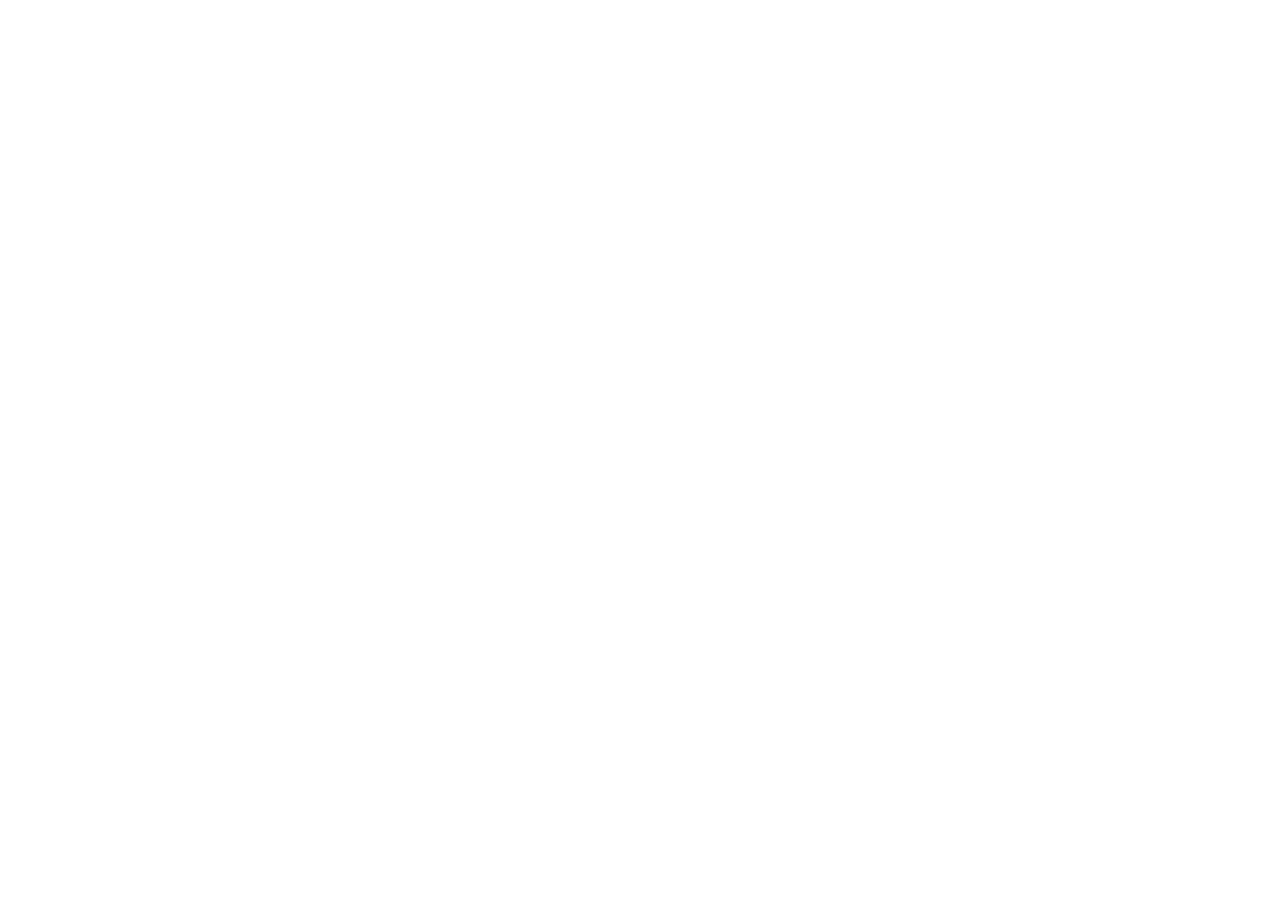
==== commit c4f4a31c: "Updates" ====
--- a/index.html
+++ b/index.html
@@ -1 +1 @@
-<!doctype html><html lang="en"><head><meta charset="utf-8"/><link rel="icon" href="/favicon1.ico"/><meta name="viewport" content="width=device-width,initial-scale=1"/><meta name="theme-color" content="#000000"/><meta name="description" content="Web site created using create-react-app"/><link rel="apple-touch-icon" href="/logo192.png"/><link rel="manifest" href="/manifest.json"/><title>Portfolio</title><script defer="defer" src="/static/js/main.c15f3f7c.js"></script><link href="/static/css/main.2cd1eef7.css" rel="stylesheet"></head><body><noscript>You need to enable JavaScript to run this app.</noscript><div id="root"></div></body></html>+<!doctype html><html lang="en"><head><meta charset="utf-8"/><link rel="icon" href="/website/favicon1.ico"/><meta name="viewport" content="width=device-width,initial-scale=1"/><meta name="theme-color" content="#000000"/><meta name="description" content="Web site created using create-react-app"/><link rel="apple-touch-icon" href="/website/logo192.png"/><link rel="manifest" href="/website/manifest.json"/><title>Portfolio</title><script defer="defer" src="/website/static/js/main.faaf3288.js"></script><link href="/website/static/css/main.2cd1eef7.css" rel="stylesheet"></head><body><noscript>You need to enable JavaScript to run this app.</noscript><div id="root"></div></body></html>